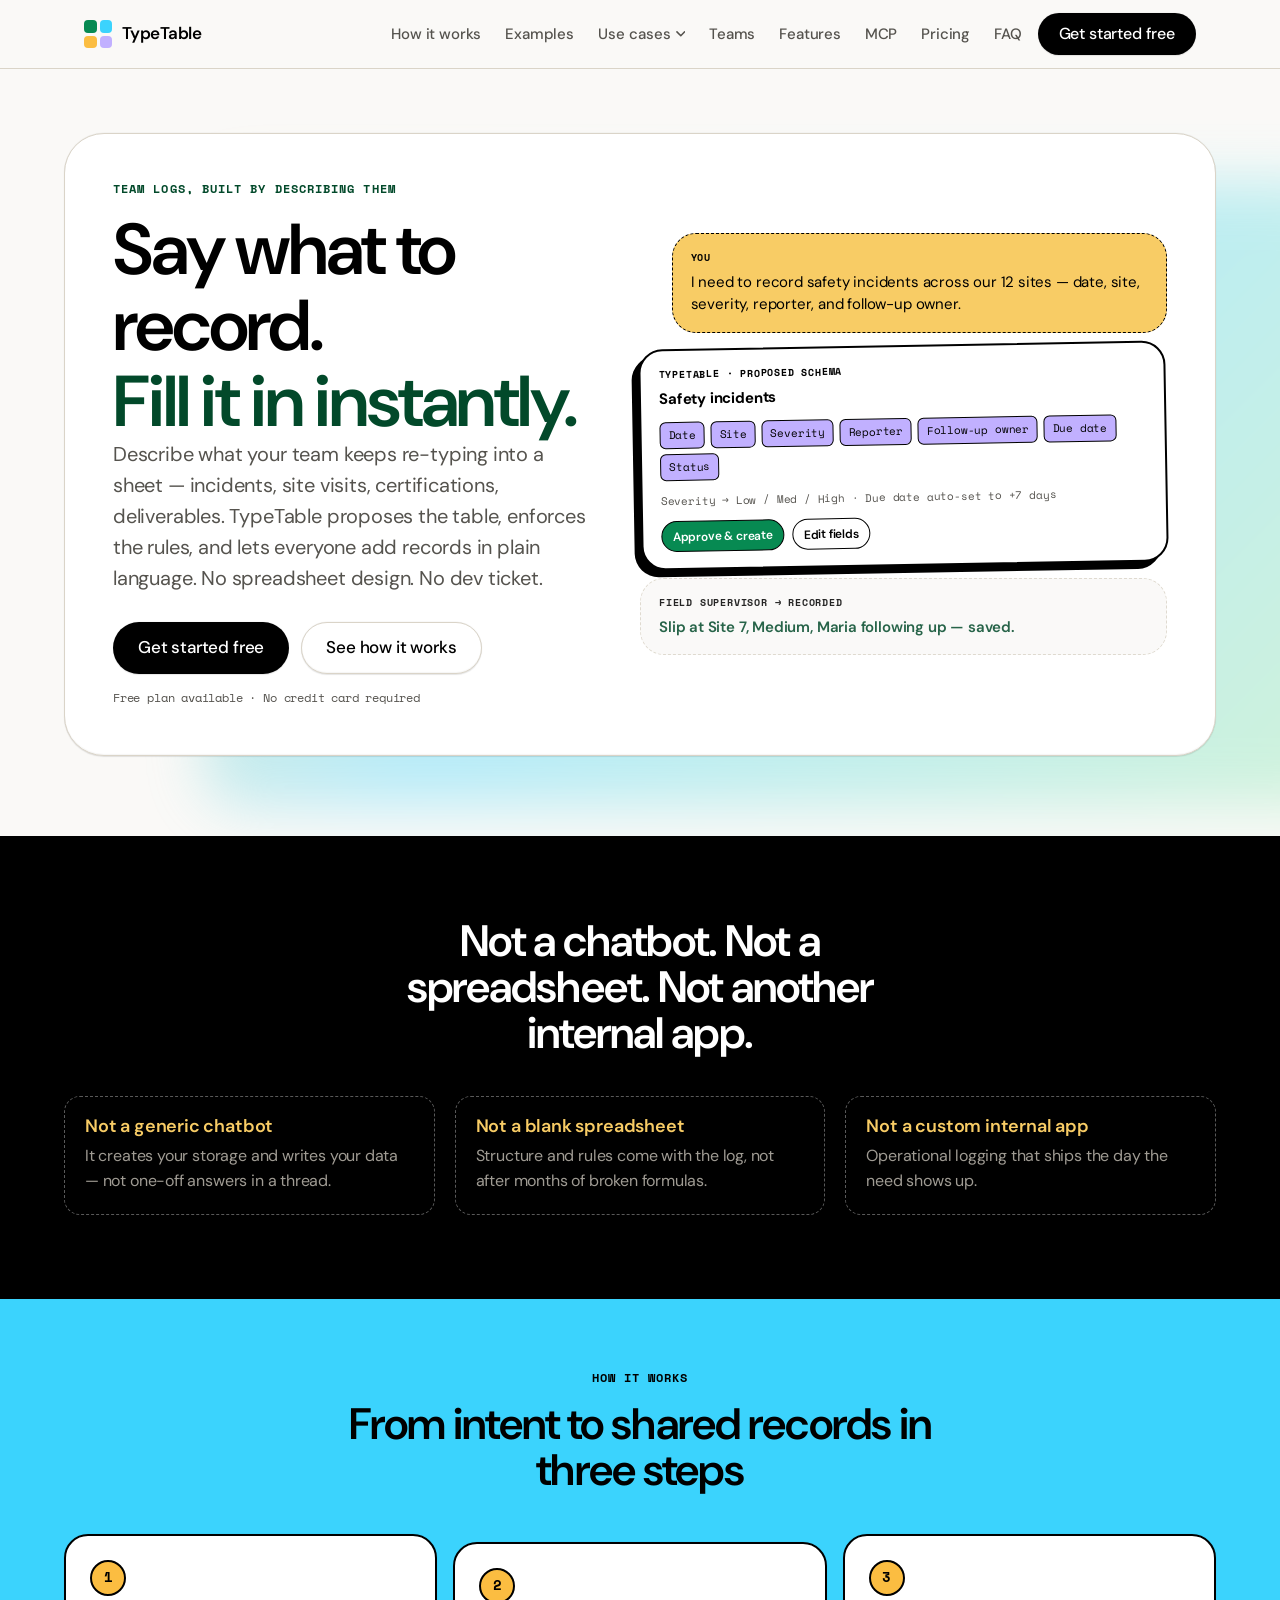
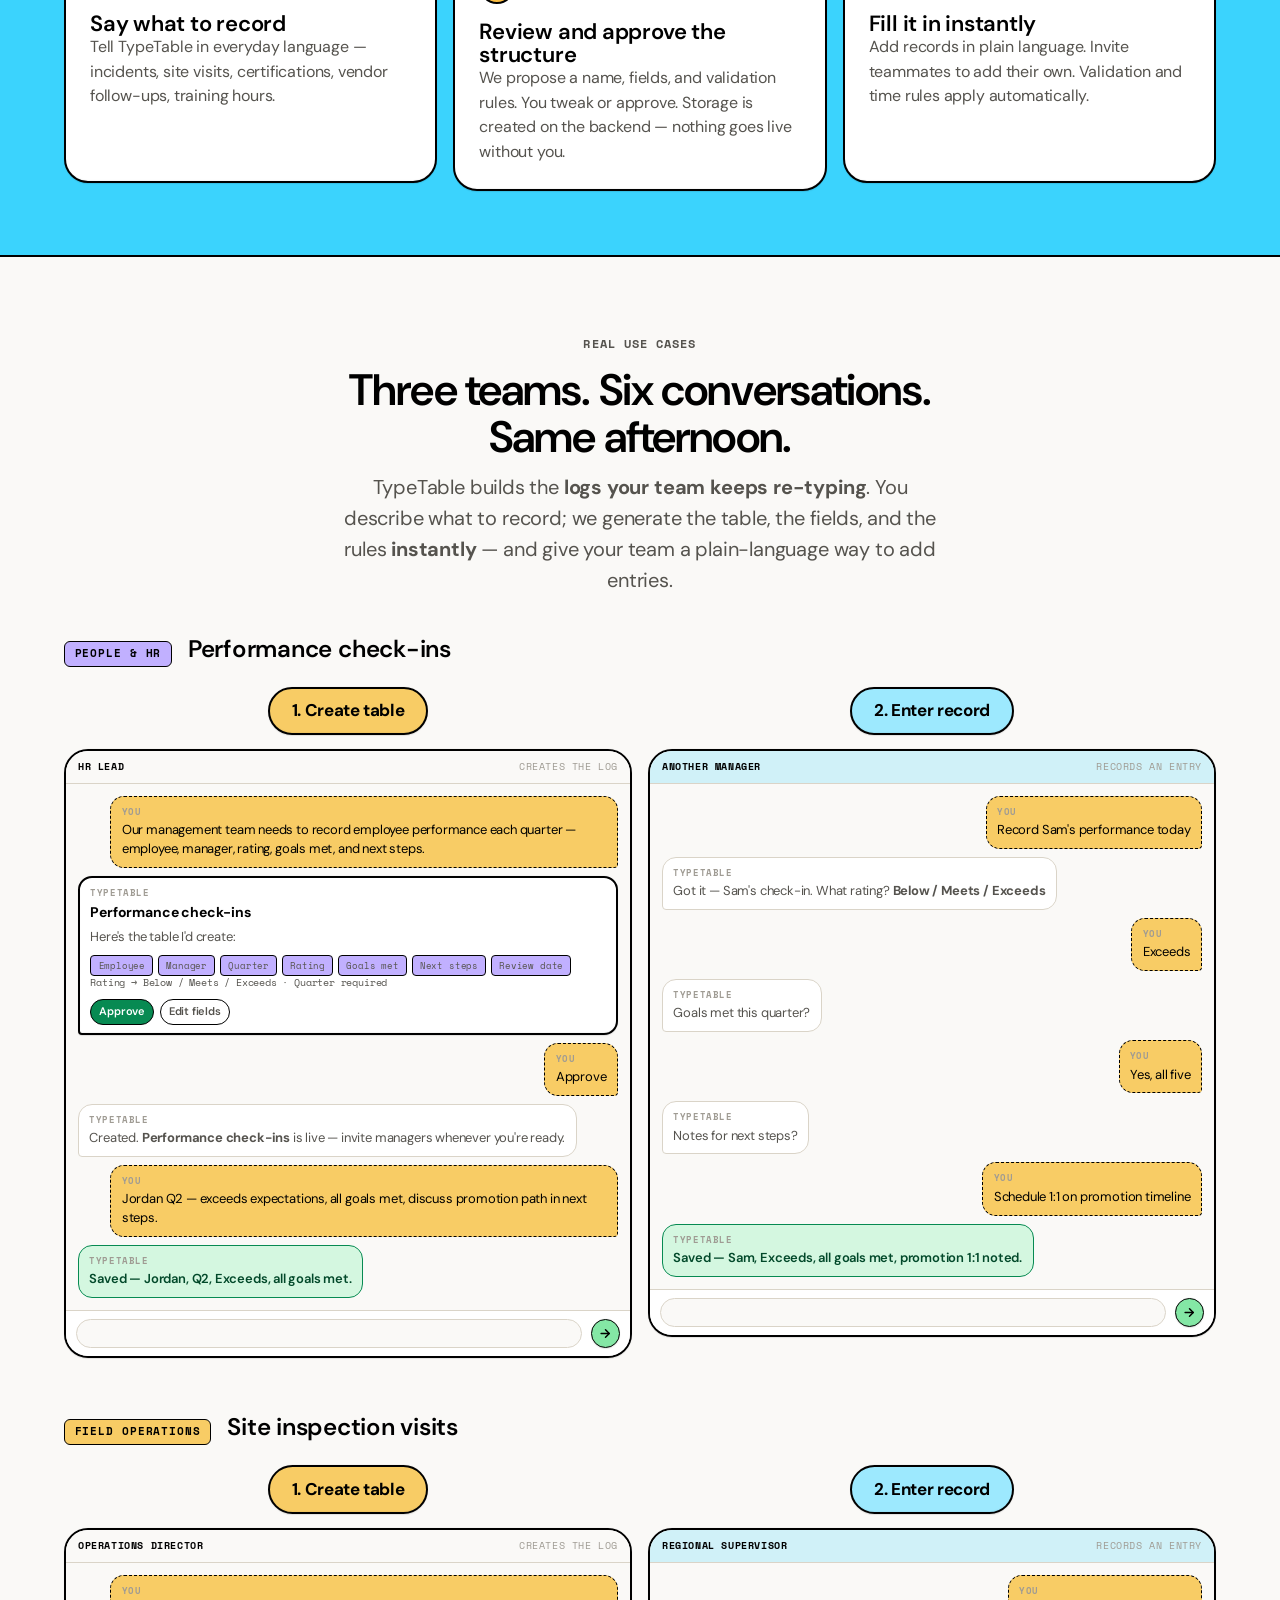
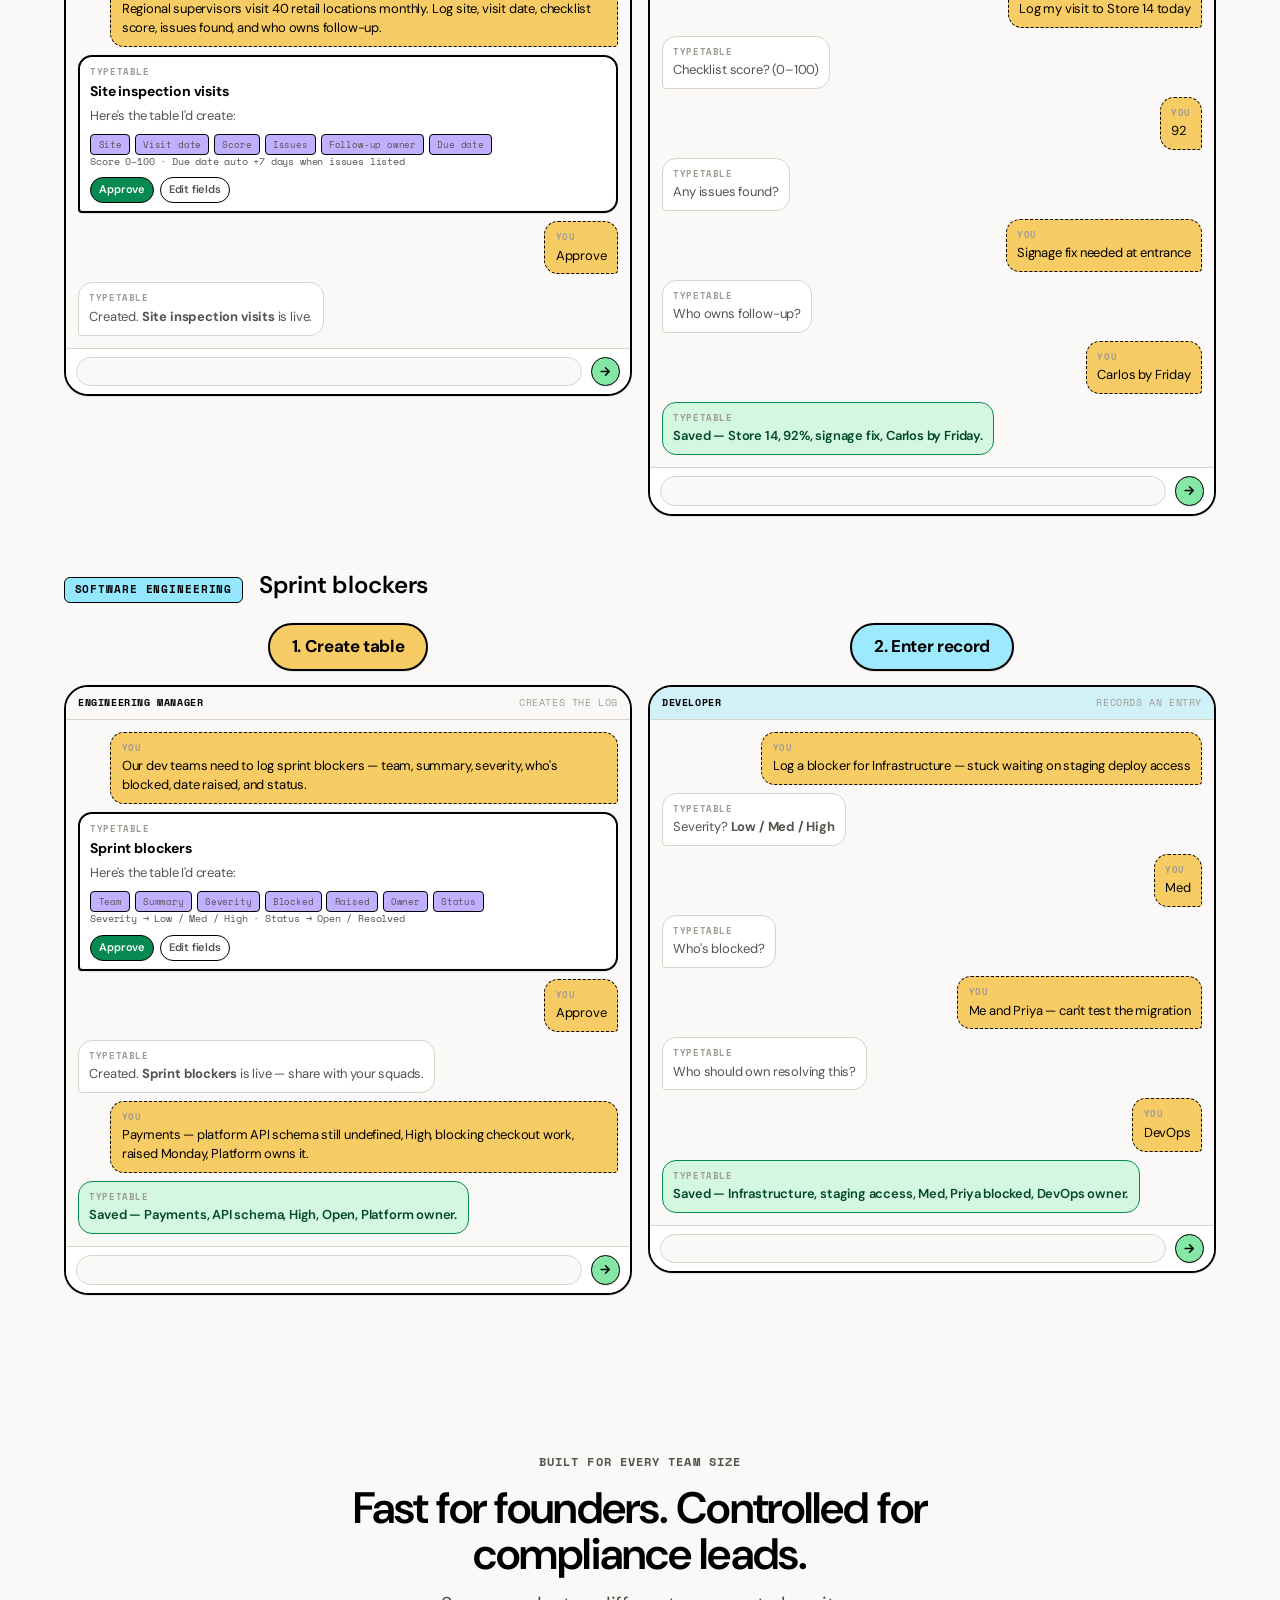
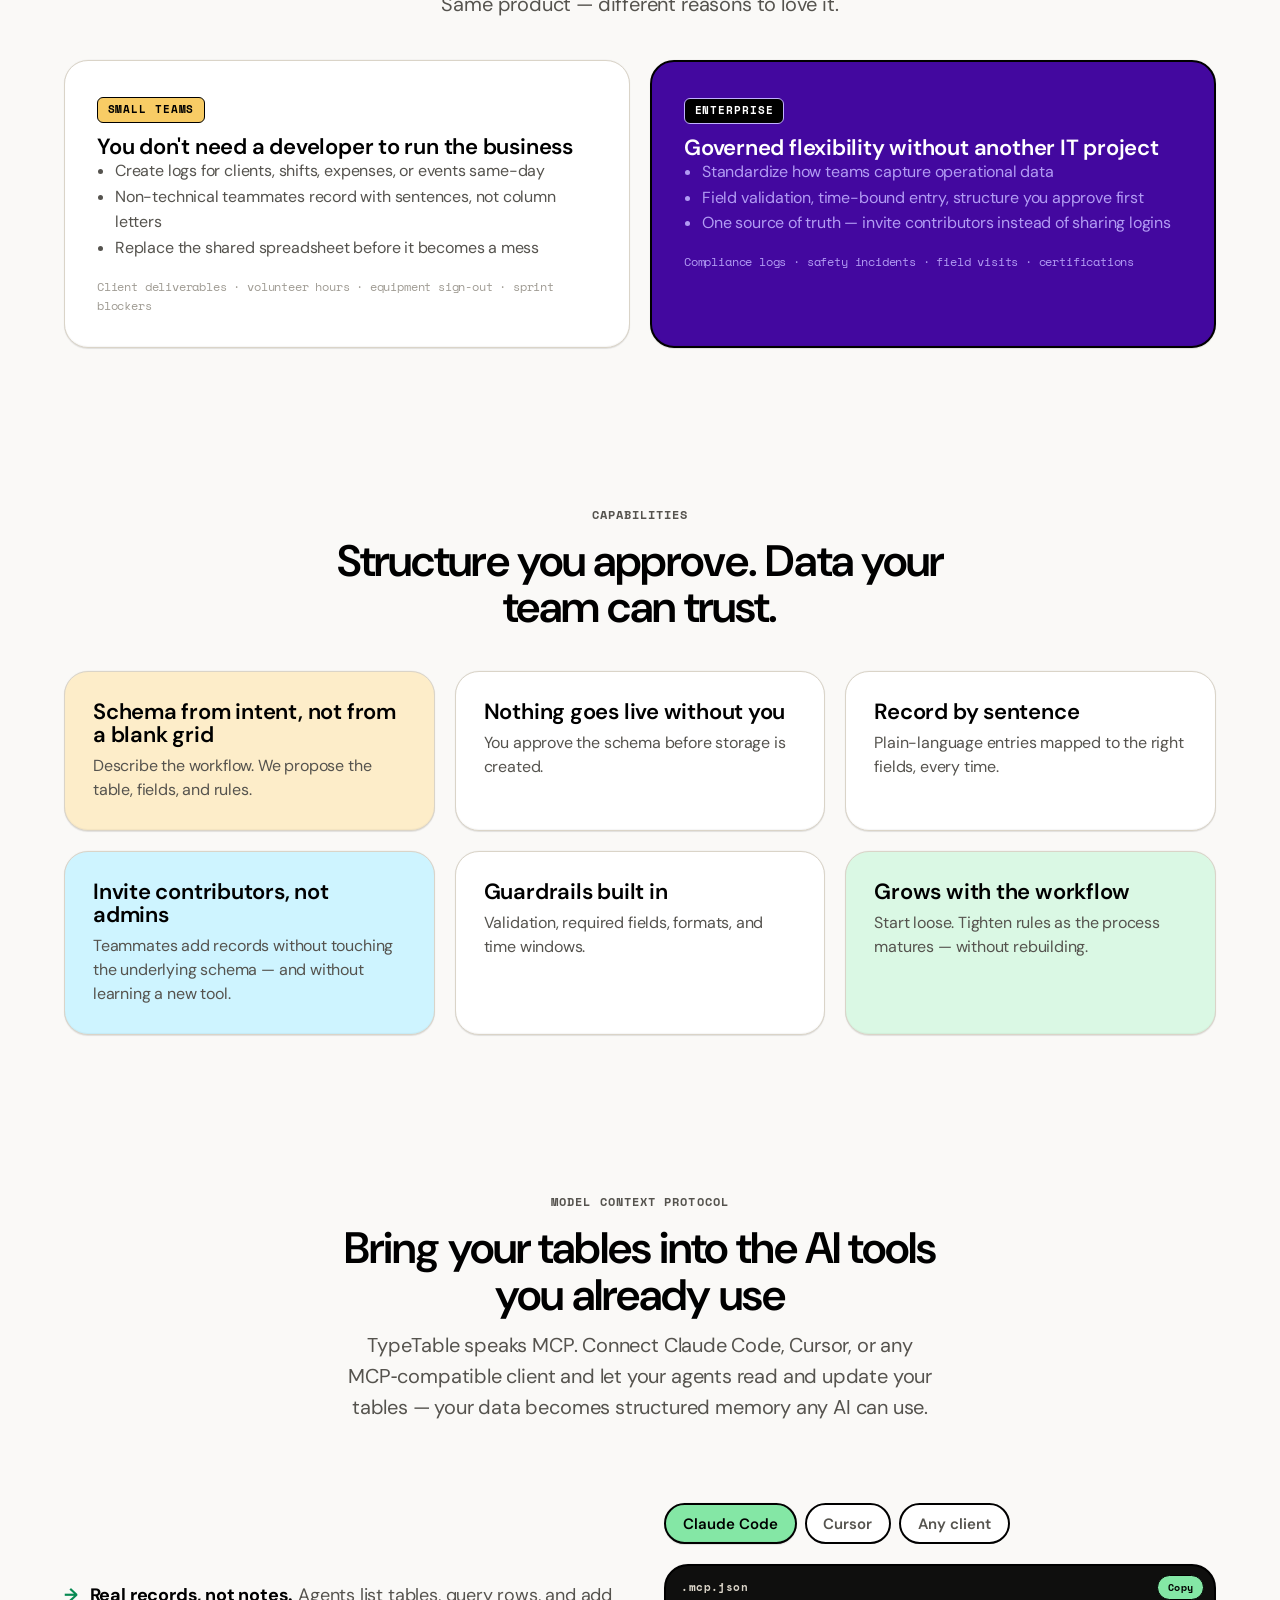
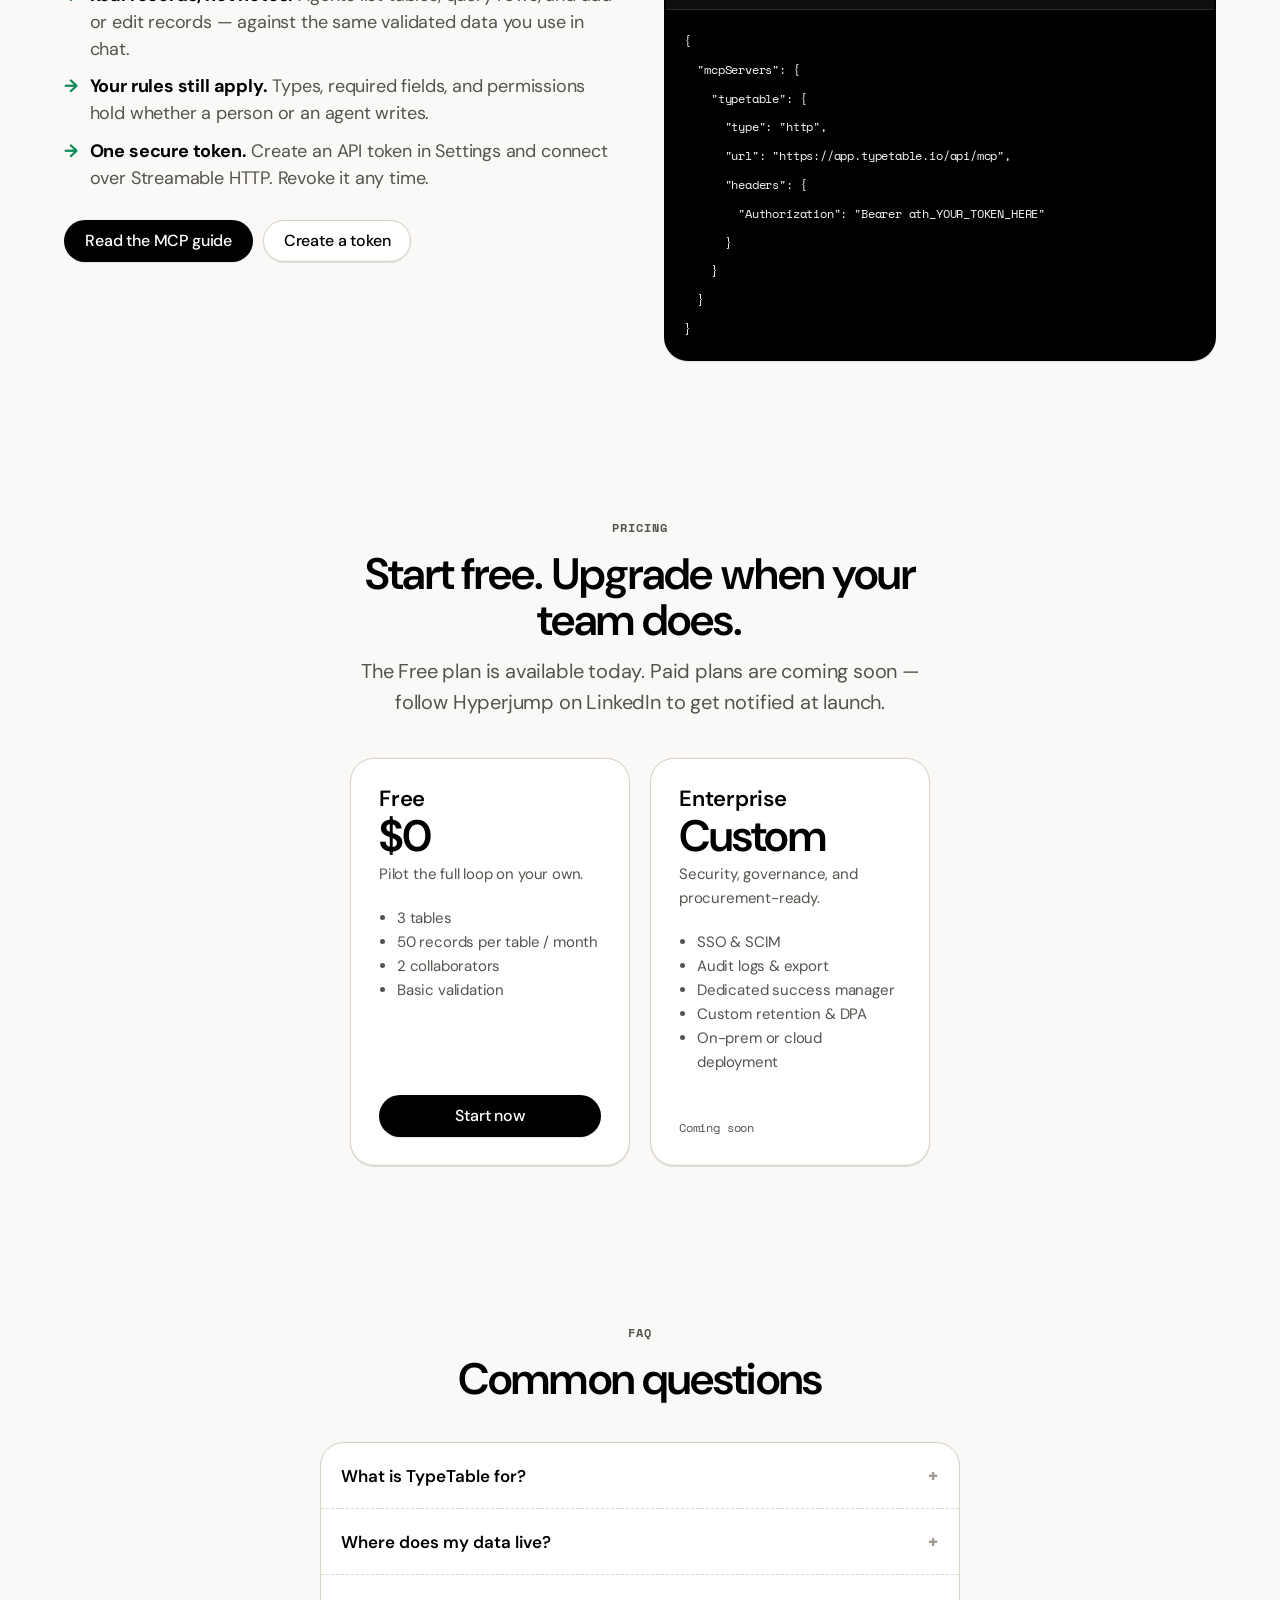
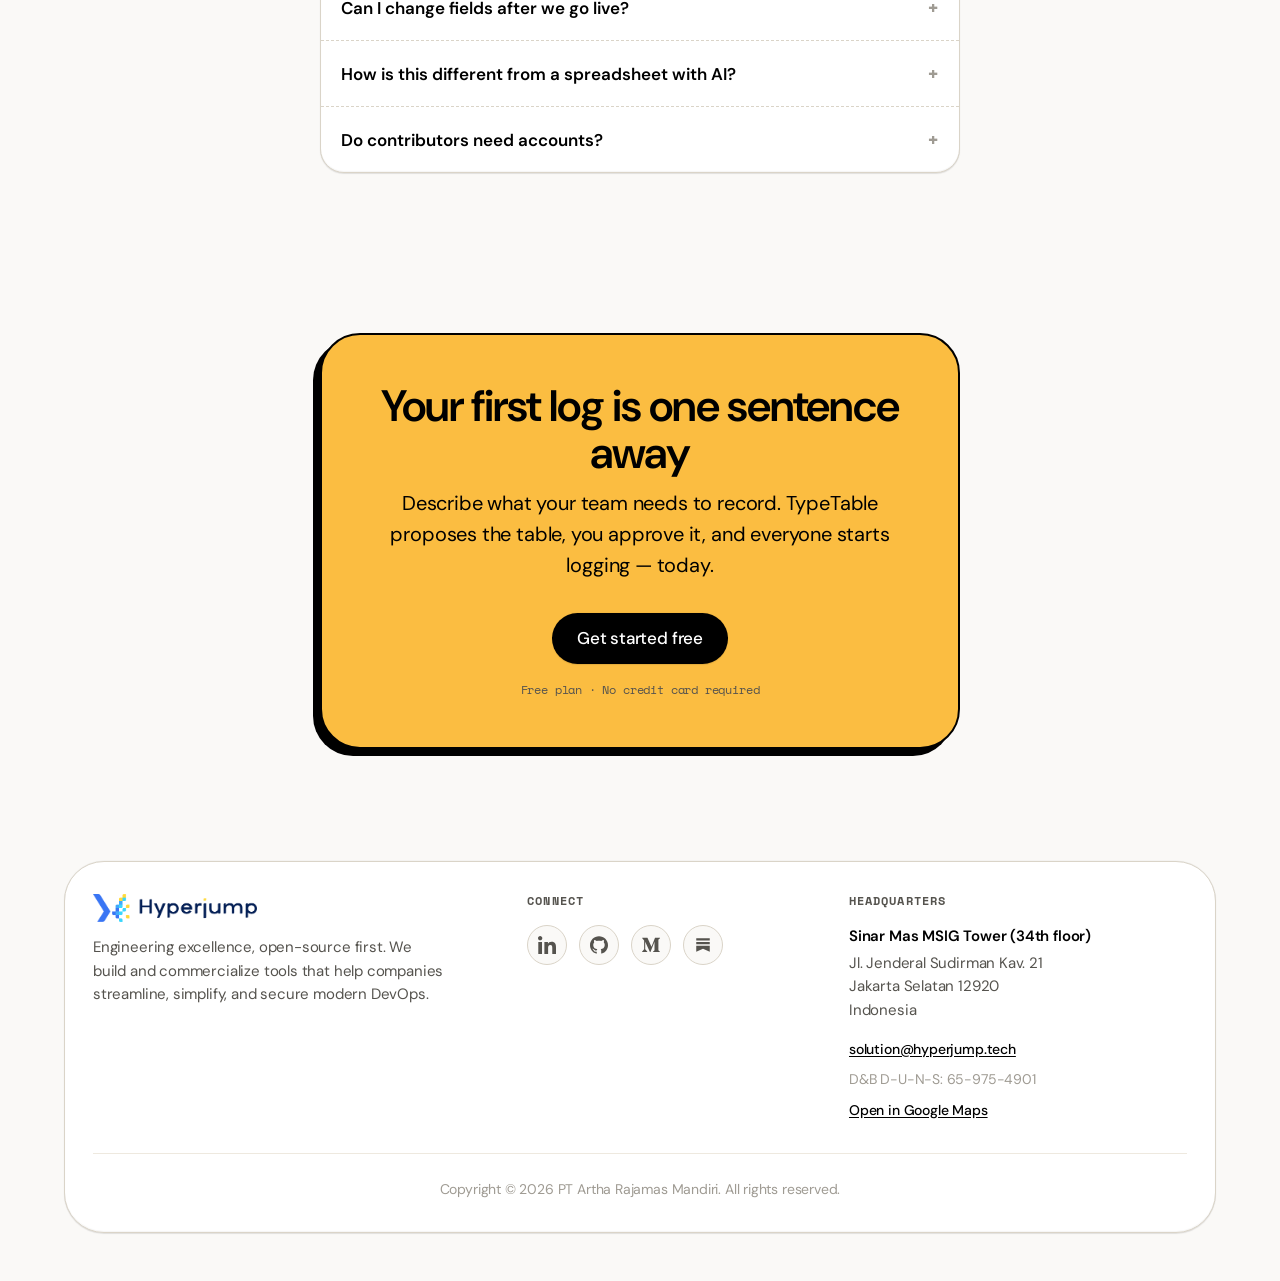
==== src/index.html @ 30b58d75 "Add client switcher to MCP config (Claude Code, Cursor, more) Replace the stacked config blocks with" ====
<!doctype html>
<html lang="en">
  <head>
    <meta charset="UTF-8" />
    <meta name="viewport" content="width=device-width, initial-scale=1.0" />
    <title>TypeTable — Say what to record. Fill it in instantly.</title>
    <meta
      name="description"
      content="Describe what your team needs to log. TypeTable builds the table, enforces the rules, and lets everyone add records in plain language. No spreadsheet design. No dev ticket."
    />
    <link rel="preconnect" href="https://fonts.googleapis.com" />
    <link rel="preconnect" href="https://fonts.gstatic.com" crossorigin />
    <link
      href="https://fonts.googleapis.com/css2?family=DM+Sans:ital,opsz,wght@0,9..40,400;0,9..40,500;0,9..40,600;0,9..40,700;1,9..40,400&family=Space+Mono:ital,wght@0,400;0,700;1,400&display=swap"
      rel="stylesheet"
    />
    <link rel="stylesheet" href="styles.css" />
  </head>
  <body>
    <a class="skip-link" href="#main">Skip to content</a>

    <header class="site-header" data-header>
      <div class="header-inner">
        <a href="#" class="logo" aria-label="TypeTable home">
          <span class="logo-mark" aria-hidden="true">
            <span></span><span></span><span></span><span></span>
          </span>
          TypeTable
        </a>
        <nav class="nav" aria-label="Primary">
          <a href="#how">How it works</a>
          <a href="#examples">Examples</a>
          <div class="nav-dropdown" data-dropdown>
            <button
              type="button"
              class="nav-dropdown-toggle"
              aria-expanded="false"
              aria-haspopup="true"
              data-dropdown-toggle
            >
              Use cases
              <svg class="nav-caret" viewBox="0 0 10 6" aria-hidden="true">
                <path
                  d="M1 1l4 4 4-4"
                  fill="none"
                  stroke="currentColor"
                  stroke-width="1.6"
                  stroke-linecap="round"
                  stroke-linejoin="round"
                />
              </svg>
            </button>
            <div class="nav-dropdown-menu" data-dropdown-menu>
              <a href="use-cases/deal-pipeline.html"
                >Deal pipeline<span>Sales</span></a
              >
              <a href="use-cases/customer-feedback.html"
                >Customer feedback<span>Product</span></a
              >
              <a href="use-cases/expense-log.html"
                >Expenses &amp; reimbursements<span>Finance</span></a
              >
              <a href="use-cases/interview-scorecards.html"
                >Interview notes<span>Hiring</span></a
              >
              <a href="use-cases/campaign-tracker.html"
                >Content calendar<span>Marketing</span></a
              >
              <a href="use-cases/inventory-tracker.html"
                >Inventory<span>Operations</span></a
              >
            </div>
          </div>
          <a href="#teams">Teams</a>
          <a href="#features">Features</a>
          <a href="mcp.html">MCP</a>
          <a href="#pricing">Pricing</a>
          <a href="#faq">FAQ</a>
        </nav>
        <div class="header-cta">
          <a
            href="https://app.typetable.io"
            class="btn btn-primary"
            target="_blank"
            rel="noopener noreferrer"
            >Get started free</a
          >
        </div>
        <button
          type="button"
          class="menu-toggle"
          aria-expanded="false"
          aria-controls="mobile-nav"
          data-menu-toggle
        >
          <span class="sr-only">Menu</span>
          <span class="menu-bar"></span>
          <span class="menu-bar"></span>
        </button>
      </div>
      <nav id="mobile-nav" class="mobile-nav" hidden data-mobile-nav>
        <a href="#how">How it works</a>
        <a href="#examples">Examples</a>
        <span class="mobile-nav-label">Use cases</span>
        <a class="mobile-nav-sub" href="use-cases/deal-pipeline.html"
          >Deal pipeline</a
        >
        <a class="mobile-nav-sub" href="use-cases/customer-feedback.html"
          >Customer feedback</a
        >
        <a class="mobile-nav-sub" href="use-cases/expense-log.html"
          >Expenses &amp; reimbursements</a
        >
        <a class="mobile-nav-sub" href="use-cases/interview-scorecards.html"
          >Interview notes</a
        >
        <a class="mobile-nav-sub" href="use-cases/campaign-tracker.html"
          >Content calendar</a
        >
        <a class="mobile-nav-sub" href="use-cases/inventory-tracker.html"
          >Inventory</a
        >
        <a href="#teams">Teams</a>
        <a href="#features">Features</a>
        <a href="mcp.html">MCP</a>
        <a href="#pricing">Pricing</a>
        <a href="#faq">FAQ</a>
        <a
          href="https://app.typetable.io"
          class="btn btn-primary"
          target="_blank"
          rel="noopener noreferrer"
          >Get started free</a
        >
      </nav>
    </header>

    <main id="main">
      <section class="hero">
        <div class="hero-shell">
          <div class="hero-grid">
            <div class="hero-copy">
              <p class="label">Team logs, built by describing them</p>
              <h1>
                Say what to record.
                <span class="highlight">Fill it in instantly.</span>
              </h1>
              <p class="lead">
                Describe what your team keeps re-typing into a sheet —
                incidents, site visits, certifications, deliverables. TypeTable
                proposes the table, enforces the rules, and lets everyone add
                records in plain language. No spreadsheet design. No dev ticket.
              </p>
              <div class="hero-actions">
                <a
                  href="https://app.typetable.io"
                  class="btn btn-primary btn-lg"
                  target="_blank"
                  rel="noopener noreferrer"
                  >Get started free</a
                >
                <a href="#how" class="btn btn-secondary btn-lg"
                  >See how it works</a
                >
              </div>
              <p class="hero-note">
                Free plan available · No credit card required
              </p>
            </div>

            <div class="product-demo" aria-label="Product example">
              <div class="demo-stack">
                <article class="demo-card demo-card--user">
                  <span class="demo-who">You</span>
                  <p>
                    I need to record safety incidents across our 12 sites —
                    date, site, severity, reporter, and follow-up owner.
                  </p>
                </article>
                <article class="demo-card demo-card--schema">
                  <span class="demo-who">TypeTable · proposed schema</span>
                  <p><strong>Safety incidents</strong></p>
                  <ul class="field-pills">
                    <li>Date</li>
                    <li>Site</li>
                    <li>Severity</li>
                    <li>Reporter</li>
                    <li>Follow-up owner</li>
                    <li>Due date</li>
                    <li>Status</li>
                  </ul>
                  <p class="demo-rule">
                    Severity → Low / Med / High · Due date auto-set to +7 days
                  </p>
                  <div class="demo-row">
                    <span class="chip chip--fill">Approve & create</span>
                    <span class="chip">Edit fields</span>
                  </div>
                </article>
                <article class="demo-card demo-card--log">
                  <span class="demo-who">Field supervisor → recorded</span>
                  <p class="success">
                    Slip at Site 7, Medium, Maria following up — saved.
                  </p>
                </article>
              </div>
            </div>
          </div>
        </div>
      </section>

      <section class="section compare" aria-label="Positioning">
        <div class="wrap">
          <h2>Not a chatbot. Not a spreadsheet. Not another internal app.</h2>
          <div class="compare-grid">
            <div class="compare-item">
              <h3>Not a generic chatbot</h3>
              <p>
                It creates your storage and writes your data — not one-off
                answers in a thread.
              </p>
            </div>
            <div class="compare-item">
              <h3>Not a blank spreadsheet</h3>
              <p>
                Structure and rules come with the log, not after months of
                broken formulas.
              </p>
            </div>
            <div class="compare-item">
              <h3>Not a custom internal app</h3>
              <p>Operational logging that ships the day the need shows up.</p>
            </div>
          </div>
        </div>
      </section>

      <section id="how" class="how-band">
        <div class="section-head wrap">
          <p class="label">How it works</p>
          <h2>From intent to shared records in three steps</h2>
        </div>
        <ol class="steps wrap">
          <li class="step">
            <span class="step-num" aria-hidden="true">1</span>
            <h3>Say what to record</h3>
            <p>
              Tell TypeTable in everyday language — incidents, site visits,
              certifications, vendor follow-ups, training hours.
            </p>
          </li>
          <li class="step">
            <span class="step-num" aria-hidden="true">2</span>
            <h3>Review and approve the structure</h3>
            <p>
              We propose a name, fields, and validation rules. You tweak or
              approve. Storage is created on the backend — nothing goes live
              without you.
            </p>
          </li>
          <li class="step">
            <span class="step-num" aria-hidden="true">3</span>
            <h3>Fill it in instantly</h3>
            <p>
              Add records in plain language. Invite teammates to add their own.
              Validation and time rules apply automatically.
            </p>
          </li>
        </ol>
      </section>

      <section id="examples" class="section">
        <div class="section-head wrap">
          <p class="label">Real use cases</p>
          <h2>Three teams. Six conversations. Same afternoon.</h2>
          <p class="lead">
            TypeTable builds the
            <strong>logs your team keeps re-typing</strong>. You describe what
            to record; we generate the table, the fields, and the rules
            <strong>instantly</strong> — and give your team a plain-language way
            to add entries.
          </p>
        </div>
        <div class="use-cases-stack wrap">
          <article class="use-case-block">
            <div class="use-case-head">
              <span class="use-case-tag">People &amp; HR</span>
              <h3>Performance check-ins</h3>
            </div>
            <div class="use-case-chats">
              <div class="use-case-chat-col">
                <span class="use-case-flow-badge use-case-flow-badge--create"
                  >1. Create table</span
                >
                <div
                  class="chat chat--creator"
                  aria-label="Creator chat: performance check-ins"
                >
                  <div class="chat-bar">
                    <strong>HR lead</strong>
                    <span>Creates the log</span>
                  </div>
                  <div class="chat-thread">
                    <div class="chat-msg chat-msg--user">
                      <span class="chat-msg-label">You</span>
                      <p>
                        Our management team needs to record employee performance
                        each quarter — employee, manager, rating, goals met, and
                        next steps.
                      </p>
                    </div>
                    <div class="chat-msg chat-msg--bot chat-msg--schema">
                      <span class="chat-msg-label">TypeTable</span>
                      <strong>Performance check-ins</strong>
                      <p>Here's the table I'd create:</p>
                      <ul class="chat-pills">
                        <li>Employee</li>
                        <li>Manager</li>
                        <li>Quarter</li>
                        <li>Rating</li>
                        <li>Goals met</li>
                        <li>Next steps</li>
                        <li>Review date</li>
                      </ul>
                      <p class="chat-rule">
                        Rating → Below / Meets / Exceeds · Quarter required
                      </p>
                      <div class="chat-actions">
                        <span class="chat-chip chat-chip--primary"
                          >Approve</span
                        >
                        <span class="chat-chip">Edit fields</span>
                      </div>
                    </div>
                    <div class="chat-msg chat-msg--user">
                      <span class="chat-msg-label">You</span>
                      <p>Approve</p>
                    </div>
                    <div class="chat-msg chat-msg--bot">
                      <span class="chat-msg-label">TypeTable</span>
                      <p>
                        Created. <strong>Performance check-ins</strong> is live
                        — invite managers whenever you're ready.
                      </p>
                    </div>
                    <div class="chat-msg chat-msg--user">
                      <span class="chat-msg-label">You</span>
                      <p>
                        Jordan Q2 — exceeds expectations, all goals met, discuss
                        promotion path in next steps.
                      </p>
                    </div>
                    <div class="chat-msg chat-msg--success">
                      <span class="chat-msg-label">TypeTable</span>
                      <p>Saved — Jordan, Q2, Exceeds, all goals met.</p>
                    </div>
                  </div>
                  <div class="chat-input-fake" aria-hidden="true"></div>
                </div>
              </div>
              <div class="use-case-chat-col">
                <span class="use-case-flow-badge use-case-flow-badge--record"
                  >2. Enter record</span
                >
                <div
                  class="chat chat--contributor"
                  aria-label="Contributor chat: performance check-ins"
                >
                  <div class="chat-bar">
                    <strong>Another manager</strong>
                    <span>Records an entry</span>
                  </div>
                  <div class="chat-thread">
                    <div class="chat-msg chat-msg--user">
                      <span class="chat-msg-label">You</span>
                      <p>Record Sam's performance today</p>
                    </div>
                    <div class="chat-msg chat-msg--bot">
                      <span class="chat-msg-label">TypeTable</span>
                      <p>
                        Got it — Sam's check-in. What rating?
                        <strong>Below / Meets / Exceeds</strong>
                      </p>
                    </div>
                    <div class="chat-msg chat-msg--user">
                      <span class="chat-msg-label">You</span>
                      <p>Exceeds</p>
                    </div>
                    <div class="chat-msg chat-msg--bot">
                      <span class="chat-msg-label">TypeTable</span>
                      <p>Goals met this quarter?</p>
                    </div>
                    <div class="chat-msg chat-msg--user">
                      <span class="chat-msg-label">You</span>
                      <p>Yes, all five</p>
                    </div>
                    <div class="chat-msg chat-msg--bot">
                      <span class="chat-msg-label">TypeTable</span>
                      <p>Notes for next steps?</p>
                    </div>
                    <div class="chat-msg chat-msg--user">
                      <span class="chat-msg-label">You</span>
                      <p>Schedule 1:1 on promotion timeline</p>
                    </div>
                    <div class="chat-msg chat-msg--success">
                      <span class="chat-msg-label">TypeTable</span>
                      <p>
                        Saved — Sam, Exceeds, all goals met, promotion 1:1
                        noted.
                      </p>
                    </div>
                  </div>
                  <div class="chat-input-fake" aria-hidden="true"></div>
                </div>
              </div>
            </div>
          </article>
          <article class="use-case-block">
            <div class="use-case-head">
              <span class="use-case-tag">Field operations</span>
              <h3>Site inspection visits</h3>
            </div>
            <div class="use-case-chats">
              <div class="use-case-chat-col">
                <span class="use-case-flow-badge use-case-flow-badge--create"
                  >1. Create table</span
                >
                <div
                  class="chat chat--creator"
                  aria-label="Creator chat: site inspections"
                >
                  <div class="chat-bar">
                    <strong>Operations director</strong>
                    <span>Creates the log</span>
                  </div>
                  <div class="chat-thread">
                    <div class="chat-msg chat-msg--user">
                      <span class="chat-msg-label">You</span>
                      <p>
                        Regional supervisors visit 40 retail locations monthly.
                        Log site, visit date, checklist score, issues found, and
                        who owns follow-up.
                      </p>
                    </div>
                    <div class="chat-msg chat-msg--bot chat-msg--schema">
                      <span class="chat-msg-label">TypeTable</span>
                      <strong>Site inspection visits</strong>
                      <p>Here's the table I'd create:</p>
                      <ul class="chat-pills">
                        <li>Site</li>
                        <li>Visit date</li>
                        <li>Score</li>
                        <li>Issues</li>
                        <li>Follow-up owner</li>
                        <li>Due date</li>
                      </ul>
                      <p class="chat-rule">
                        Score 0–100 · Due date auto +7 days when issues listed
                      </p>
                      <div class="chat-actions">
                        <span class="chat-chip chat-chip--primary"
                          >Approve</span
                        >
                        <span class="chat-chip">Edit fields</span>
                      </div>
                    </div>
                    <div class="chat-msg chat-msg--user">
                      <span class="chat-msg-label">You</span>
                      <p>Approve</p>
                    </div>
                    <div class="chat-msg chat-msg--bot">
                      <span class="chat-msg-label">TypeTable</span>
                      <p>
                        Created. <strong>Site inspection visits</strong> is
                        live.
                      </p>
                    </div>
                  </div>
                  <div class="chat-input-fake" aria-hidden="true"></div>
                </div>
              </div>
              <div class="use-case-chat-col">
                <span class="use-case-flow-badge use-case-flow-badge--record"
                  >2. Enter record</span
                >
                <div
                  class="chat chat--contributor"
                  aria-label="Contributor chat: site inspections"
                >
                  <div class="chat-bar">
                    <strong>Regional supervisor</strong>
                    <span>Records an entry</span>
                  </div>
                  <div class="chat-thread">
                    <div class="chat-msg chat-msg--user">
                      <span class="chat-msg-label">You</span>
                      <p>Log my visit to Store 14 today</p>
                    </div>
                    <div class="chat-msg chat-msg--bot">
                      <span class="chat-msg-label">TypeTable</span>
                      <p>Checklist score? (0–100)</p>
                    </div>
                    <div class="chat-msg chat-msg--user">
                      <span class="chat-msg-label">You</span>
                      <p>92</p>
                    </div>
                    <div class="chat-msg chat-msg--bot">
                      <span class="chat-msg-label">TypeTable</span>
                      <p>Any issues found?</p>
                    </div>
                    <div class="chat-msg chat-msg--user">
                      <span class="chat-msg-label">You</span>
                      <p>Signage fix needed at entrance</p>
                    </div>
                    <div class="chat-msg chat-msg--bot">
                      <span class="chat-msg-label">TypeTable</span>
                      <p>Who owns follow-up?</p>
                    </div>
                    <div class="chat-msg chat-msg--user">
                      <span class="chat-msg-label">You</span>
                      <p>Carlos by Friday</p>
                    </div>
                    <div class="chat-msg chat-msg--success">
                      <span class="chat-msg-label">TypeTable</span>
                      <p>
                        Saved — Store 14, 92%, signage fix, Carlos by Friday.
                      </p>
                    </div>
                  </div>
                  <div class="chat-input-fake" aria-hidden="true"></div>
                </div>
              </div>
            </div>
          </article>

          <article class="use-case-block">
            <div class="use-case-head">
              <span class="use-case-tag">Software engineering</span>
              <h3>Sprint blockers</h3>
            </div>
            <div class="use-case-chats">
              <div class="use-case-chat-col">
                <span class="use-case-flow-badge use-case-flow-badge--create"
                  >1. Create table</span
                >
                <div
                  class="chat chat--creator"
                  aria-label="Creator chat: sprint blockers"
                >
                  <div class="chat-bar">
                    <strong>Engineering manager</strong>
                    <span>Creates the log</span>
                  </div>
                  <div class="chat-thread">
                    <div class="chat-msg chat-msg--user">
                      <span class="chat-msg-label">You</span>
                      <p>
                        Our dev teams need to log sprint blockers — team,
                        summary, severity, who's blocked, date raised, and
                        status.
                      </p>
                    </div>
                    <div class="chat-msg chat-msg--bot chat-msg--schema">
                      <span class="chat-msg-label">TypeTable</span>
                      <strong>Sprint blockers</strong>
                      <p>Here's the table I'd create:</p>
                      <ul class="chat-pills">
                        <li>Team</li>
                        <li>Summary</li>
                        <li>Severity</li>
                        <li>Blocked</li>
                        <li>Raised</li>
                        <li>Owner</li>
                        <li>Status</li>
                      </ul>
                      <p class="chat-rule">
                        Severity → Low / Med / High · Status → Open / Resolved
                      </p>
                      <div class="chat-actions">
                        <span class="chat-chip chat-chip--primary"
                          >Approve</span
                        >
                        <span class="chat-chip">Edit fields</span>
                      </div>
                    </div>
                    <div class="chat-msg chat-msg--user">
                      <span class="chat-msg-label">You</span>
                      <p>Approve</p>
                    </div>
                    <div class="chat-msg chat-msg--bot">
                      <span class="chat-msg-label">TypeTable</span>
                      <p>
                        Created. <strong>Sprint blockers</strong> is live —
                        share with your squads.
                      </p>
                    </div>
                    <div class="chat-msg chat-msg--user">
                      <span class="chat-msg-label">You</span>
                      <p>
                        Payments — platform API schema still undefined, High,
                        blocking checkout work, raised Monday, Platform owns it.
                      </p>
                    </div>
                    <div class="chat-msg chat-msg--success">
                      <span class="chat-msg-label">TypeTable</span>
                      <p>
                        Saved — Payments, API schema, High, Open, Platform
                        owner.
                      </p>
                    </div>
                  </div>
                  <div class="chat-input-fake" aria-hidden="true"></div>
                </div>
              </div>
              <div class="use-case-chat-col">
                <span class="use-case-flow-badge use-case-flow-badge--record"
                  >2. Enter record</span
                >
                <div
                  class="chat chat--contributor"
                  aria-label="Contributor chat: sprint blockers"
                >
                  <div class="chat-bar">
                    <strong>Developer</strong>
                    <span>Records an entry</span>
                  </div>
                  <div class="chat-thread">
                    <div class="chat-msg chat-msg--user">
                      <span class="chat-msg-label">You</span>
                      <p>
                        Log a blocker for Infrastructure — stuck waiting on
                        staging deploy access
                      </p>
                    </div>
                    <div class="chat-msg chat-msg--bot">
                      <span class="chat-msg-label">TypeTable</span>
                      <p>
                        Severity?
                        <strong>Low / Med / High</strong>
                      </p>
                    </div>
                    <div class="chat-msg chat-msg--user">
                      <span class="chat-msg-label">You</span>
                      <p>Med</p>
                    </div>
                    <div class="chat-msg chat-msg--bot">
                      <span class="chat-msg-label">TypeTable</span>
                      <p>Who's blocked?</p>
                    </div>
                    <div class="chat-msg chat-msg--user">
                      <span class="chat-msg-label">You</span>
                      <p>Me and Priya — can't test the migration</p>
                    </div>
                    <div class="chat-msg chat-msg--bot">
                      <span class="chat-msg-label">TypeTable</span>
                      <p>Who should own resolving this?</p>
                    </div>
                    <div class="chat-msg chat-msg--user">
                      <span class="chat-msg-label">You</span>
                      <p>DevOps</p>
                    </div>
                    <div class="chat-msg chat-msg--success">
                      <span class="chat-msg-label">TypeTable</span>
                      <p>
                        Saved — Infrastructure, staging access, Med, Priya
                        blocked, DevOps owner.
                      </p>
                    </div>
                  </div>
                  <div class="chat-input-fake" aria-hidden="true"></div>
                </div>
              </div>
            </div>
          </article>
        </div>
      </section>

      <section id="teams" class="section">
        <div class="section-head wrap">
          <p class="label">Built for every team size</p>
          <h2>Fast for founders. Controlled for compliance leads.</h2>
          <p class="lead">Same product — different reasons to love it.</p>
        </div>
        <div class="audience-grid wrap">
          <article class="audience-card">
            <span class="audience-tag">Small teams</span>
            <h3>You don't need a developer to run the business</h3>
            <ul>
              <li>
                Create logs for clients, shifts, expenses, or events same-day
              </li>
              <li>
                Non-technical teammates record with sentences, not column
                letters
              </li>
              <li>Replace the shared spreadsheet before it becomes a mess</li>
            </ul>
            <p class="audience-examples">
              Client deliverables · volunteer hours · equipment sign-out ·
              sprint blockers
            </p>
          </article>
          <article class="audience-card audience-card--enterprise">
            <span class="audience-tag">Enterprise</span>
            <h3>Governed flexibility without another IT project</h3>
            <ul class="audience-list">
              <li>Standardize how teams capture operational data</li>
              <li>
                Field validation, time-bound entry, structure you approve first
              </li>
              <li>
                One source of truth — invite contributors instead of sharing
                logins
              </li>
            </ul>
            <p class="audience-examples">
              Compliance logs · safety incidents · field visits · certifications
            </p>
          </article>
        </div>
      </section>

      <section id="features" class="section">
        <div class="section-head wrap">
          <p class="label">Capabilities</p>
          <h2>Structure you approve. Data your team can trust.</h2>
        </div>
        <div class="feature-bento wrap">
          <article class="feature">
            <h3>Schema from intent, not from a blank grid</h3>
            <p>
              Describe the workflow. We propose the table, fields, and rules.
            </p>
          </article>
          <article class="feature">
            <h3>Nothing goes live without you</h3>
            <p>You approve the schema before storage is created.</p>
          </article>
          <article class="feature">
            <h3>Record by sentence</h3>
            <p>
              Plain-language entries mapped to the right fields, every time.
            </p>
          </article>
          <article class="feature">
            <h3>Invite contributors, not admins</h3>
            <p>
              Teammates add records without touching the underlying schema — and
              without learning a new tool.
            </p>
          </article>
          <article class="feature">
            <h3>Guardrails built in</h3>
            <p>Validation, required fields, formats, and time windows.</p>
          </article>
          <article class="feature">
            <h3>Grows with the workflow</h3>
            <p>
              Start loose. Tighten rules as the process matures — without
              rebuilding.
            </p>
          </article>
        </div>
      </section>

      <section id="mcp" class="section">
        <div class="section-head wrap">
          <p class="label">Model Context Protocol</p>
          <h2>Bring your tables into the AI tools you already use</h2>
          <p class="lead">
            TypeTable speaks MCP. Connect Claude Code, Cursor, or any
            MCP&#8209;compatible client and let your agents read and update your
            tables — your data becomes structured memory any AI can use.
          </p>
        </div>
        <div class="mcp-split wrap">
          <div class="mcp-copy">
            <ul class="mcp-points">
              <li>
                <strong>Real records, not notes.</strong> Agents list tables,
                query rows, and add or edit records — against the same validated
                data you use in chat.
              </li>
              <li>
                <strong>Your rules still apply.</strong> Types, required fields,
                and permissions hold whether a person or an agent writes.
              </li>
              <li>
                <strong>One secure token.</strong> Create an API token in
                Settings and connect over Streamable HTTP. Revoke it any time.
              </li>
            </ul>
            <div class="mcp-actions">
              <a href="mcp.html" class="btn btn-primary">Read the MCP guide</a>
              <a
                href="https://app.typetable.io"
                class="btn btn-secondary"
                target="_blank"
                rel="noopener noreferrer"
                >Create a token</a
              >
            </div>
          </div>
          <div class="mcp-code">
            <div class="client-tabs" data-client-tabs>
              <div class="client-tablist" role="tablist" aria-label="Choose your client">
                <button
                  type="button"
                  class="client-tab is-active"
                  role="tab"
                  aria-selected="true"
                  data-client="claude-code"
                >
                  Claude Code
                </button>
                <button
                  type="button"
                  class="client-tab"
                  role="tab"
                  aria-selected="false"
                  data-client="cursor"
                >
                  Cursor
                </button>
                <button
                  type="button"
                  class="client-tab"
                  role="tab"
                  aria-selected="false"
                  data-client="any"
                >
                  Any client
                </button>
              </div>

              <div class="client-panel" data-client-panel="claude-code">
                <div class="code-block">
                  <div class="code-head">
                    <span class="code-file">.mcp.json</span>
                    <button type="button" class="code-copy" data-copy="#cfg-home-claude-code">
                      <span data-copy-label>Copy</span>
                    </button>
                  </div>
                  <pre><code id="cfg-home-claude-code">{
  "mcpServers": {
    "typetable": {
      "type": "http",
      "url": "https://app.typetable.io/api/mcp",
      "headers": {
        "Authorization": "Bearer ath_YOUR_TOKEN_HERE"
      }
    }
  }
}</code></pre>
                </div>
              </div>

              <div class="client-panel" data-client-panel="cursor" hidden>
                <div class="code-block">
                  <div class="code-head">
                    <span class="code-file">.cursor/mcp.json</span>
                    <button type="button" class="code-copy" data-copy="#cfg-home-cursor">
                      <span data-copy-label>Copy</span>
                    </button>
                  </div>
                  <pre><code id="cfg-home-cursor">{
  "mcpServers": {
    "typetable": {
      "url": "https://app.typetable.io/api/mcp",
      "headers": {
        "Authorization": "Bearer ath_YOUR_TOKEN_HERE"
      }
    }
  }
}</code></pre>
                </div>
              </div>

              <div class="client-panel" data-client-panel="any" hidden>
                <div class="mcp-facts">
                  <div class="mcp-fact">
                    <span class="mcp-fact-key">Endpoint</span>
                    <span class="mcp-fact-val">https://app.typetable.io/api/mcp</span>
                  </div>
                  <div class="mcp-fact">
                    <span class="mcp-fact-key">Transport</span>
                    <span class="mcp-fact-val">Streamable HTTP</span>
                  </div>
                  <div class="mcp-fact">
                    <span class="mcp-fact-key">Auth</span>
                    <span class="mcp-fact-val">Authorization: Bearer ath_…</span>
                  </div>
                </div>
              </div>
            </div>
          </div>
        </div>
      </section>

      <section id="pricing" class="section">
        <div class="section-head wrap">
          <p class="label">Pricing</p>
          <h2>Start free. Upgrade when your team does.</h2>
          <p class="lead">
            The Free plan is available today. Paid plans are coming soon —
            follow
            <a
              href="https://www.linkedin.com/company/hyperjump"
              target="_blank"
              rel="noopener noreferrer"
              >Hyperjump on LinkedIn</a
            >
            to get notified at launch.
          </p>
        </div>
        <div class="pricing-grid wrap">
          <article class="price-card">
            <h3>Free</h3>
            <p class="price"><span>$0</span></p>
            <p class="price-desc">Pilot the full loop on your own.</p>
            <ul>
              <li>3 tables</li>
              <li>50 records per table / month</li>
              <li>2 collaborators</li>
              <li>Basic validation</li>
            </ul>
            <a
              href="https://app.typetable.io"
              target="_blank"
              rel="noopener noreferrer"
              class="btn btn-primary"
              >Start now</a
            >
          </article>
          <!-- <article class="price-card price-card--featured">
            <span class="price-badge">Most popular</span>
            <h3>Team</h3>
            <p class="price">
              <span>$3</span><small>/ collaborator / mo</small>
            </p>
            <p class="price-desc">For teams that outgrow the shared sheet.</p>
            <ul class="price-list">
              <li>Unlimited tables</li>
              <li>10,000 records / month</li>
              <li>Unlimited collaborators</li>
              <li>Advanced validation & time rules</li>
              <li>Email support</li>
            </ul>
            <a href="#cta" class="btn btn-primary">Start free trial</a>
          </article> -->
          <article class="price-card">
            <h3>Enterprise</h3>
            <p class="price"><span>Custom</span></p>
            <p class="price-desc">
              Security, governance, and procurement-ready.
            </p>
            <ul>
              <li>SSO & SCIM</li>
              <li>Audit logs & export</li>
              <li>Dedicated success manager</li>
              <li>Custom retention & DPA</li>
              <li>On-prem or cloud deployment</li>
            </ul>
            <p class="price-coming-soon">Coming soon</p>
          </article>
        </div>
      </section>

      <section id="faq" class="section">
        <div class="section-head wrap">
          <p class="label">FAQ</p>
          <h2>Common questions</h2>
        </div>
        <div class="faq-list wrap" data-faq-list>
          <div class="faq-item">
            <button type="button" class="faq-trigger" aria-expanded="false">
              What is TypeTable for?
            </button>
            <div class="faq-panel" hidden>
              <div class="faq-panel-inner">
                <p>
                  TypeTable is for the structured records your team keeps
                  re-typing into spreadsheets — describe what you need to track,
                  and it builds the table, enforces the rules, and lets anyone
                  add records in plain language. Teams use it for
                  <a href="use-cases/deal-pipeline.html">deal pipelines</a>,
                  <a href="use-cases/customer-feedback.html">customer feedback</a>,
                  <a href="use-cases/expense-log.html">expense logs</a>,
                  <a href="use-cases/interview-scorecards.html"
                    >interview notes</a
                  >,
                  <a href="use-cases/campaign-tracker.html">content calendars</a>,
                  and
                  <a href="use-cases/inventory-tracker.html">inventory</a>.
                </p>
              </div>
            </div>
          </div>
          <div class="faq-item">
            <button type="button" class="faq-trigger" aria-expanded="false">
              Where does my data live?
            </button>
            <div class="faq-panel" hidden>
              <div class="faq-panel-inner">
                <p>
                  Each approved log gets dedicated storage on our backend. You
                  review the schema before anything is created. Enterprise plans
                  can discuss region and retention requirements with our team.
                </p>
              </div>
            </div>
          </div>
          <div class="faq-item">
            <button type="button" class="faq-trigger" aria-expanded="false">
              Can I change fields after we go live?
            </button>
            <div class="faq-panel" hidden>
              <div class="faq-panel-inner">
                <p>
                  Yes. Add, rename, or tighten validation in conversation.
                  Existing records keep their history; new rules apply to future
                  entries unless you choose to backfill.
                </p>
              </div>
            </div>
          </div>
          <div class="faq-item">
            <button type="button" class="faq-trigger" aria-expanded="false">
              How is this different from a spreadsheet with AI?
            </button>
            <div class="faq-panel" hidden>
              <div class="faq-panel-inner">
                <p>
                  Spreadsheets still need someone to design columns and police
                  formats. TypeTable proposes structure from your intent,
                  enforces rules on every entry, and gives contributors a single
                  plain-language interface.
                </p>
              </div>
            </div>
          </div>
          <div class="faq-item">
            <button type="button" class="faq-trigger" aria-expanded="false">
              Do contributors need accounts?
            </button>
            <div class="faq-panel" hidden>
              <div class="faq-panel-inner">
                <p>
                  Invite teammates by email. They add records in natural
                  language without touching the underlying schema. Workspace
                  owners control who can create logs vs. who can only add
                  records.
                </p>
              </div>
            </div>
          </div>
        </div>
      </section>

      <section id="cta" class="cta-band">
        <div class="cta-inner wrap">
          <h2>Your first log is one sentence away</h2>
          <p class="lead">
            Describe what your team needs to record. TypeTable proposes the
            table, you approve it, and everyone starts logging — today.
          </p>
          <a
            href="https://app.typetable.io"
            class="btn btn-primary btn-lg"
            target="_blank"
            rel="noopener noreferrer"
            >Get started free</a
          >
          <p class="cta-note">Free plan · No credit card required</p>
        </div>
      </section>
    </main>

    <footer class="site-footer">
      <div class="footer-shell wrap">
        <div class="footer-grid">
          <div class="footer-brand">
            <a
              href="https://hyperjump.tech/en"
              class="footer-logo"
              target="_blank"
              rel="noopener noreferrer"
            >
              <img
                src="images/hyperjump-logo.png"
                alt="Hyperjump"
                width="187"
                height="32"
              />
            </a>
            <p class="footer-tagline">
              Engineering excellence, open-source first. We build and
              commercialize tools that help companies streamline, simplify, and
              secure modern DevOps.
            </p>
          </div>

          <div class="footer-social">
            <p class="label">Connect</p>
            <nav class="footer-links" aria-label="Social media">
              <a
                href="https://www.linkedin.com/company/hyperjump"
                target="_blank"
                rel="noopener noreferrer"
                aria-label="LinkedIn"
              >
                <svg viewBox="0 0 16 16" fill="none" aria-hidden="true">
                  <path
                    d="M16 16V10.14C16 7.26 15.38 5.06 12.02 5.06C10.4 5.06 9.32 5.94 8.88 6.78H8.84V5.32H5.66V16H8.98V10.7C8.98 9.3 9.24 7.96 10.96 7.96C12.66 7.96 12.68 9.54 12.68 10.78V15.98H16V16ZM0.26 5.32H3.58V16H0.26V5.32ZM1.92 0C0.86 0 0 0.86 0 1.92C0 2.98 0.86 3.86 1.92 3.86C2.98 3.86 3.84 2.98 3.84 1.92C3.84 0.86 2.98 0 1.92 0Z"
                    fill="currentColor"
                  />
                </svg>
              </a>
              <a
                href="https://github.com/hyperjumptech"
                target="_blank"
                rel="noopener noreferrer"
                aria-label="GitHub"
              >
                <svg viewBox="0 0 20 20" fill="none" aria-hidden="true">
                  <path
                    d="M10 0.416504C4.475 0.416504 0 4.8165 0 10.2432C0 14.5857 2.865 18.2682 6.8375 19.5665C7.3375 19.659 7.52083 19.3548 7.52083 19.094C7.52083 18.8607 7.5125 18.2423 7.50833 17.4232C4.72667 18.0157 4.14 16.1048 4.14 16.1048C3.685 14.9707 3.0275 14.6673 3.0275 14.6673C2.12167 14.0582 3.0975 14.0707 3.0975 14.0707C4.10167 14.139 4.62917 15.0832 4.62917 15.0832C5.52083 16.5857 6.97 16.1515 7.54167 15.9007C7.63167 15.2648 7.88917 14.8323 8.175 14.5865C5.95417 14.3407 3.62 13.4957 3.62 9.73067C3.62 8.65817 4.0075 7.7815 4.64917 7.094C4.53667 6.84567 4.19917 5.8465 4.73667 4.49317C4.73667 4.49317 5.57417 4.22984 7.48667 5.50067C8.28667 5.28234 9.13667 5.174 9.98667 5.169C10.8367 5.174 11.6867 5.28234 12.4867 5.50067C14.3867 4.22984 15.2242 4.49317 15.2242 4.49317C15.7617 5.8465 15.4242 6.84567 15.3242 7.094C15.9617 7.7815 16.3492 8.65817 16.3492 9.73067C16.3492 13.5057 14.0117 14.3365 11.7867 14.5782C12.1367 14.8732 12.4617 15.4757 12.4617 16.3965C12.4617 17.7115 12.4492 18.7682 12.4492 19.0873C12.4492 19.3448 12.6242 19.6523 13.1367 19.554C17.1375 18.264 20 14.579 20 10.2432C20 4.8165 15.5225 0.416504 10 0.416504Z"
                    fill="currentColor"
                  />
                </svg>
              </a>
              <a
                href="https://medium.com/hyperjump-tech"
                target="_blank"
                rel="noopener noreferrer"
                aria-label="Medium"
              >
                <svg viewBox="0 0 16 16" fill="none" aria-hidden="true">
                  <path
                    d="M14.7233 3.15517L16 1.93384V1.6665H11.5773L8.42533 9.51184L4.83933 1.6665H0.202V1.93384L1.69333 3.72917C1.83867 3.86184 1.91467 4.05584 1.89533 4.25117V11.3065C1.94133 11.5605 1.85867 11.8218 1.68 12.0065L0 14.0425V14.3065H4.76333V14.0392L3.08333 12.0065C2.99341 11.9156 2.92574 11.8051 2.88561 11.6836C2.84548 11.5622 2.83397 11.4331 2.852 11.3065V5.20384L7.03333 14.3098H7.51933L11.1147 5.20384V12.4578C11.1147 12.6492 11.1147 12.6885 10.9893 12.8138L9.696 14.0652V14.3332H15.9707V14.0658L14.724 12.8452C14.67 12.8045 14.6282 12.7498 14.603 12.6871C14.5779 12.6243 14.5704 12.5559 14.5813 12.4892V3.51117C14.5702 3.44452 14.5775 3.37608 14.6025 3.31331C14.6276 3.25054 14.6694 3.19584 14.7233 3.15517Z"
                    fill="currentColor"
                  />
                </svg>
              </a>
              <a
                href="https://hyperjump.substack.com"
                target="_blank"
                rel="noopener noreferrer"
                aria-label="Substack"
              >
                <svg viewBox="0 0 24 24" fill="none" aria-hidden="true">
                  <path
                    d="M3 3h18v3H3V3zm0 5h18v3H3V8zm0 5h18v8l-9-4-9 4v-8z"
                    fill="currentColor"
                  />
                </svg>
              </a>
            </nav>
          </div>

          <div class="footer-contact">
            <p class="label">Headquarters</p>
            <address class="footer-address">
              <strong>Sinar Mas MSIG Tower (34th floor)</strong>
              Jl. Jenderal Sudirman Kav. 21<br />
              Jakarta Selatan 12920<br />
              Indonesia
            </address>
            <p class="footer-meta">
              <a href="mailto:solution@hyperjump.tech"
                >solution@hyperjump.tech</a
              >
            </p>
            <p class="footer-meta">D&amp;B D-U-N-S: 65-975-4901</p>
            <p class="footer-meta">
              <a
                href="https://maps.app.goo.gl/Dew762WwKLruRYGC9"
                target="_blank"
                rel="noopener noreferrer"
                >Open in Google Maps</a
              >
            </p>
          </div>
        </div>

        <div class="footer-bottom">
          <p>Copyright © 2026 PT Artha Rajamas Mandiri. All rights reserved.</p>
        </div>
      </div>
    </footer>

    <script src="main.js"></script>
  </body>
</html>
---- src/styles.css ----
:root {
  --cream: #faf9f7;
  --white: #ffffff;
  --black: #000000;
  --silver: #9f9b93;
  --charcoal: #55534e;
  --oat: #dad4c8;
  --oat-light: #eee9df;
  --matcha-300: #84e7a5;
  --matcha-600: #078a52;
  --matcha-800: #02492a;
  --slushie-500: #3bd3fd;
  --slushie-800: #0089ad;
  --lemon-400: #f8cc65;
  --lemon-500: #fbbd41;
  --ube-300: #c1b0ff;
  --ube-800: #43089f;
  --pomegranate: #fc7981;
  --font-display: "DM Sans", system-ui, sans-serif;
  --font-mono: "Space Mono", ui-monospace, Menlo, monospace;
  --shadow-clay:
    rgba(0, 0, 0, 0.1) 0px 1px 1px, rgba(0, 0, 0, 0.04) 0px -1px 1px inset,
    rgba(0, 0, 0, 0.05) 0px -0.5px 1px;
  --shadow-hard: rgb(0, 0, 0) -7px 7px;
  --max: 72rem;
  --radius-card: 24px;
  --radius-section: 40px;
  --radius-pill: 1584px;
}

*,
*::before,
*::after {
  box-sizing: border-box;
}

html {
  scroll-behavior: smooth;
}

body {
  margin: 0;
  font-family: var(--font-display);
  font-size: 1.125rem;
  font-weight: 400;
  line-height: 1.6;
  letter-spacing: -0.01em;
  color: var(--black);
  background: var(--cream);
  -webkit-font-smoothing: antialiased;
}

a {
  color: inherit;
  text-decoration: none;
}

.sr-only {
  position: absolute;
  width: 1px;
  height: 1px;
  padding: 0;
  margin: -1px;
  overflow: hidden;
  clip: rect(0, 0, 0, 0);
  white-space: nowrap;
  border: 0;
}

.skip-link {
  position: absolute;
  left: -9999px;
  top: 0;
  z-index: 100;
  padding: 0.75rem 1rem;
  background: var(--black);
  color: var(--white);
}

.skip-link:focus {
  left: 1rem;
  top: 1rem;
}

.label {
  margin: 0 0 1rem;
  font-family: var(--font-mono);
  font-size: 0.75rem;
  font-weight: 700;
  line-height: 1.2;
  letter-spacing: 0.09em;
  text-transform: uppercase;
  color: var(--charcoal);
}

h1,
h2,
h3 {
  margin: 0;
  font-weight: 600;
  line-height: 1.05;
  letter-spacing: -0.02em;
}

h1 {
  font-size: clamp(2.75rem, 7vw, 4.5rem);
  letter-spacing: -0.03em;
}

h2 {
  font-size: clamp(2rem, 4.5vw, 2.75rem);
  letter-spacing: -0.02em;
}

h3 {
  font-size: 1.375rem;
  letter-spacing: -0.01em;
}

.lead {
  margin: 0;
  font-size: clamp(1.0625rem, 2vw, 1.25rem);
  font-weight: 400;
  line-height: 1.55;
  color: var(--charcoal);
}

.wrap {
  width: min(100% - 2.5rem, var(--max));
  margin-inline: auto;
}

/* Header */
.site-header {
  position: sticky;
  top: 0;
  z-index: 50;
  background: color-mix(in srgb, var(--cream) 92%, transparent);
  backdrop-filter: blur(10px);
  border-bottom: 1px solid var(--oat);
}

.header-inner {
  display: flex;
  align-items: center;
  gap: 1rem;
  min-height: 4.25rem;
  padding: 0 1.25rem;
  max-width: var(--max);
  margin: 0 auto;
}

.logo {
  display: flex;
  align-items: center;
  gap: 0.625rem;
  font-weight: 600;
  font-size: 1.0625rem;
  letter-spacing: -0.03em;
}

.logo-mark {
  display: grid;
  grid-template-columns: 1fr 1fr;
  gap: 3px;
  width: 1.75rem;
  height: 1.75rem;
}

.logo-mark span {
  border-radius: 4px;
}

.logo-mark span:nth-child(1) {
  background: var(--matcha-600);
}
.logo-mark span:nth-child(2) {
  background: var(--slushie-500);
}
.logo-mark span:nth-child(3) {
  background: var(--lemon-500);
}
.logo-mark span:nth-child(4) {
  background: var(--ube-300);
}

.nav {
  display: none;
  gap: 1.5rem;
  margin-left: auto;
  font-size: 0.9375rem;
  font-weight: 500;
  color: var(--charcoal);
}

.nav a:hover {
  color: var(--black);
}

.header-cta {
  display: none;
  align-items: center;
  gap: 0.5rem;
  margin-left: auto;
}

.nav ~ .header-cta {
  margin-left: 0;
}

.menu-toggle {
  display: flex;
  flex-direction: column;
  gap: 5px;
  margin-left: auto;
  padding: 0.5rem;
  border: 1px dashed var(--oat);
  border-radius: 8px;
  background: var(--white);
  cursor: pointer;
}

.menu-bar {
  display: block;
  width: 20px;
  height: 2px;
  background: var(--black);
}

.mobile-nav {
  display: flex;
  flex-direction: column;
  gap: 0.25rem;
  padding: 0 1.25rem 1.25rem;
  border-top: 1px dashed var(--oat);
  background: var(--cream);
}

.mobile-nav[hidden] {
  display: none;
}

.mobile-nav a {
  padding: 0.75rem 0;
  font-weight: 500;
  color: var(--charcoal);
}

@media (min-width: 900px) {
  .nav,
  .header-cta {
    display: flex;
  }
  .menu-toggle {
    display: none;
  }
}

/* Buttons */
.btn {
  display: inline-flex;
  align-items: center;
  justify-content: center;
  padding: 0.5rem 1.25rem;
  font-family: var(--font-display);
  font-size: 1rem;
  font-weight: 500;
  line-height: 1.5;
  letter-spacing: -0.01em;
  border: 1px solid transparent;
  border-radius: var(--radius-pill);
  cursor: pointer;
  transition:
    transform 0.2s ease,
    box-shadow 0.2s ease,
    background 0.2s ease,
    color 0.2s ease;
}

.btn-lg {
  padding: 0.75rem 1.5rem;
  font-size: 1.0625rem;
}

.btn-primary {
  background: var(--black);
  color: var(--white);
  box-shadow: var(--shadow-clay);
}

.btn-primary:hover {
  background: var(--matcha-800);
  transform: rotate(-4deg) translateY(-2px);
  box-shadow: var(--shadow-hard);
}

.btn-secondary {
  background: var(--white);
  color: var(--black);
  border-color: var(--oat);
  box-shadow: var(--shadow-clay);
}

.btn-secondary:hover {
  background: var(--slushie-500);
  color: var(--black);
  border-color: var(--black);
  transform: rotate(3deg) translateY(-2px);
  box-shadow: var(--shadow-hard);
}

.btn-ghost {
  background: transparent;
  color: var(--charcoal);
  font-weight: 500;
}

.btn-ghost:hover {
  color: var(--black);
}

/* Hero */
.hero {
  padding: clamp(2.5rem, 6vw, 4rem) 1.25rem clamp(3rem, 8vw, 5rem);
  overflow: hidden;
}

.hero-shell {
  position: relative;
  max-width: var(--max);
  margin: 0 auto;
  padding: clamp(2rem, 5vw, 3rem);
  background: var(--white);
  border: 1px solid var(--oat);
  border-radius: var(--radius-section);
  box-shadow: var(--shadow-clay);
}

.hero-shell::before {
  content: "";
  position: absolute;
  inset: -1px;
  border-radius: inherit;
  background: linear-gradient(
    135deg,
    var(--lemon-400) 0%,
    var(--slushie-500) 45%,
    var(--matcha-300) 100%
  );
  opacity: 0.35;
  z-index: -1;
  filter: blur(28px);
  transform: translate(12%, 8%);
}

.hero-grid {
  display: grid;
  gap: 2.5rem;
  align-items: center;
}

@media (min-width: 960px) {
  .hero-grid {
    grid-template-columns: 1fr 1.1fr;
    gap: 3rem;
  }
}

.hero-copy .label {
  color: var(--matcha-800);
}

h1 .highlight {
  display: block;
  color: var(--matcha-800);
}

.hero-actions {
  display: flex;
  flex-wrap: wrap;
  gap: 0.75rem;
  margin-top: 1.75rem;
}

.hero-note {
  margin: 0.875rem 0 0;
  font-family: var(--font-mono);
  font-size: 0.75rem;
  color: var(--charcoal);
}

/* Product demo */
.product-demo {
  position: relative;
}

.demo-stack {
  display: flex;
  flex-direction: column;
  gap: 0.75rem;
}

.demo-card {
  padding: 1rem 1.125rem;
  background: var(--cream);
  border: 1px solid var(--oat);
  border-radius: var(--radius-card);
  font-size: 0.9375rem;
  line-height: 1.5;
}

.demo-card--user {
  align-self: flex-end;
  max-width: 94%;
  background: var(--lemon-400);
  border-color: var(--black);
  border-style: dashed;
}

.demo-card--schema {
  background: var(--white);
  border: 2px solid var(--black);
  box-shadow: var(--shadow-hard);
  transform: rotate(-1deg);
}

.demo-card--log {
  opacity: 0.85;
  border-style: dashed;
}

.demo-who {
  display: block;
  margin-bottom: 0.35rem;
  font-family: var(--font-mono);
  font-size: 0.625rem;
  font-weight: 700;
  letter-spacing: 0.08em;
  text-transform: uppercase;
}

.demo-card p {
  margin: 0;
}

.demo-rule {
  margin: 0.5rem 0 0;
  font-family: var(--font-mono);
  font-size: 0.6875rem;
  color: var(--charcoal);
}

.field-pills {
  display: flex;
  flex-wrap: wrap;
  gap: 0.35rem;
  margin: 0.75rem 0;
  padding: 0;
  list-style: none;
}

.field-pills li {
  padding: 0.25rem 0.5rem;
  font-family: var(--font-mono);
  font-size: 0.6875rem;
  background: var(--ube-300);
  border: 1px solid var(--black);
  border-radius: 6px;
}

.demo-row {
  display: flex;
  flex-wrap: wrap;
  gap: 0.5rem;
  margin-top: 0.75rem;
}

.chip {
  padding: 0.35rem 0.65rem;
  font-size: 0.75rem;
  font-weight: 600;
  border-radius: var(--radius-pill);
  border: 1px solid var(--black);
  background: var(--white);
  cursor: default;
}

.chip--fill {
  background: var(--matcha-600);
  color: var(--white);
}

.success {
  color: var(--matcha-800);
  font-weight: 600;
}

/* Sections */
.section {
  padding: clamp(3rem, 8vw, 5rem) 1.25rem;
}

.section-head {
  max-width: 38rem;
  margin: 0 auto 2.5rem;
  text-align: center;
}

.section-head .lead {
  margin-top: 0.75rem;
}

/* How */
.how-band {
  background: var(--slushie-500);
  border-block: 2px solid var(--black);
  padding: clamp(3rem, 8vw, 4.5rem) 1.25rem;
}

.how-band .section-head h2,
.how-band .section-head .label {
  color: var(--black);
}

.steps {
  display: grid;
  gap: 1rem;
  max-width: var(--max);
  margin: 0 auto;
  padding: 0;
  list-style: none;
}

@media (min-width: 768px) {
  .steps {
    grid-template-columns: repeat(3, 1fr);
  }
}

.step {
  padding: 1.5rem;
  background: var(--white);
  border: 2px solid var(--black);
  border-radius: var(--radius-card);
  box-shadow: var(--shadow-clay);
}

.step:nth-child(2) {
  transform: translateY(8px);
}

.step-num {
  display: inline-flex;
  align-items: center;
  justify-content: center;
  width: 2.25rem;
  height: 2.25rem;
  margin-bottom: 1rem;
  font-family: var(--font-mono);
  font-size: 0.875rem;
  font-weight: 700;
  background: var(--lemon-500);
  border: 2px solid var(--black);
  border-radius: 50%;
}

.step p {
  margin: 0;
  font-size: 1rem;
  color: var(--charcoal);
  line-height: 1.55;
}

/* Teams */
.audience-grid {
  display: grid;
  gap: 1.25rem;
  max-width: var(--max);
  margin: 0 auto;
}

@media (min-width: 768px) {
  .audience-grid {
    grid-template-columns: 1fr 1fr;
  }
}

.audience-card {
  padding: 2rem;
  border-radius: var(--radius-card);
  border: 1px solid var(--oat);
  background: var(--white);
  box-shadow: var(--shadow-clay);
}

.audience-card--enterprise {
  background: var(--ube-800);
  color: var(--ube-300);
  border: 2px solid var(--black);
}

.audience-card--enterprise h3,
.audience-card--enterprise .audience-tag {
  color: var(--white);
}

.audience-card--enterprise .audience-list,
.audience-card--enterprise .audience-examples {
  color: color-mix(in srgb, var(--ube-300) 88%, transparent);
}

.audience-tag {
  display: inline-block;
  margin-bottom: 0.75rem;
  padding: 0.2rem 0.6rem;
  font-family: var(--font-mono);
  font-size: 0.6875rem;
  font-weight: 700;
  letter-spacing: 0.08em;
  text-transform: uppercase;
  background: var(--lemon-400);
  border: 1px solid var(--black);
  border-radius: 6px;
}

.audience-card--enterprise .audience-tag {
  background: var(--black);
  border-color: var(--ube-300);
}

.audience-card ul {
  margin: 0 0 1rem;
  padding-left: 1.125rem;
  font-size: 1rem;
  color: var(--charcoal);
}

.audience-examples {
  margin: 0;
  font-family: var(--font-mono);
  font-size: 0.75rem;
  line-height: 1.6;
  color: var(--silver);
}

/* Use cases — chat demos */
.use-cases-stack {
  display: flex;
  flex-direction: column;
  gap: clamp(2.5rem, 6vw, 3.5rem);
  max-width: var(--max);
  margin: 0 auto;
}

.use-case-block {
  display: flex;
  flex-direction: column;
  gap: 1.25rem;
}

.use-case-head {
  display: flex;
  flex-wrap: wrap;
  align-items: baseline;
  gap: 0.75rem 1rem;
}

.use-case-tag {
  display: inline-block;
  padding: 0.2rem 0.6rem;
  font-family: var(--font-mono);
  font-size: 0.6875rem;
  font-weight: 700;
  letter-spacing: 0.08em;
  text-transform: uppercase;
  background: var(--oat-light);
  border: 1px solid var(--black);
  border-radius: 6px;
}

.use-case-block:nth-child(1) .use-case-tag {
  background: var(--ube-300);
}

.use-case-block:nth-child(2) .use-case-tag {
  background: var(--lemon-400);
}

.use-case-block:nth-child(3) .use-case-tag {
  background: color-mix(in srgb, var(--slushie-500) 55%, var(--white));
}

.use-case-block:nth-child(4) .use-case-tag {
  background: var(--matcha-300);
}

.use-case-block:nth-child(5) .use-case-tag {
  background: color-mix(in srgb, var(--pomegranate) 60%, var(--white));
}

.use-case-block:nth-child(6) .use-case-tag {
  background: var(--lemon-500);
}

.use-case-head h3 {
  margin: 0;
  font-size: clamp(1.25rem, 2.5vw, 1.5rem);
}

.use-case-chats {
  display: grid;
  gap: 1rem;
}

@media (min-width: 900px) {
  .use-case-chats {
    grid-template-columns: 1fr 1fr;
  }
}

.use-case-chat-col {
  display: flex;
  flex-direction: column;
  align-items: center;
  gap: 0.85rem;
  min-width: 0;
}

.use-case-chat-col .chat {
  width: 100%;
}

.use-case-flow-badge {
  position: relative;
  display: inline-flex;
  align-items: center;
  justify-content: center;
  padding: 0.55rem 1.35rem;
  font-family: var(--font-display);
  font-size: clamp(0.9375rem, 1.75vw, 1.0625rem);
  font-weight: 700;
  letter-spacing: -0.02em;
  color: var(--black);
  background: var(--lemon-400);
  border: 2px solid var(--black);
  border-radius: var(--radius-pill);
  box-shadow: var(--shadow-clay);
  white-space: nowrap;
}

.use-case-flow-badge--record {
  background: color-mix(in srgb, var(--slushie-500) 50%, var(--white));
}

.chat {
  display: flex;
  flex-direction: column;
  min-height: 22rem;
  background: var(--white);
  border: 2px solid var(--black);
  border-radius: var(--radius-card);
  box-shadow: var(--shadow-clay);
  overflow: hidden;
}

.chat-bar {
  display: flex;
  align-items: center;
  justify-content: space-between;
  gap: 0.5rem;
  padding: 0.5rem 0.75rem;
  background: var(--cream);
  border-bottom: 1px solid var(--oat);
  font-family: var(--font-mono);
  font-size: 0.625rem;
  font-weight: 700;
  letter-spacing: 0.06em;
  text-transform: uppercase;
}

.chat-bar strong {
  color: var(--black);
  font-weight: 700;
}

.chat-bar span {
  color: var(--silver);
  font-weight: 400;
}

.chat--contributor .chat-bar {
  background: color-mix(in srgb, var(--slushie-500) 22%, var(--cream));
}

.chat-thread {
  flex: 1;
  display: flex;
  flex-direction: column;
  gap: 0.5rem;
  padding: 0.75rem;
  background: var(--cream);
  overflow-y: auto;
}

.chat-msg {
  max-width: 94%;
  margin: 0;
  padding: 0.5rem 0.65rem;
  font-size: 0.8125rem;
  line-height: 1.45;
  border-radius: 14px;
}

.chat-msg p {
  margin: 0;
}

.chat-msg--user {
  align-self: flex-end;
  background: var(--lemon-400);
  border: 1px dashed var(--black);
  border-bottom-right-radius: 4px;
}

.chat-msg--bot {
  align-self: flex-start;
  background: var(--white);
  border: 1px solid var(--oat);
  border-bottom-left-radius: 4px;
  color: var(--charcoal);
}

.chat-msg--schema {
  align-self: stretch;
  max-width: 100%;
  border: 2px solid var(--black);
  box-shadow: var(--shadow-clay);
}

.chat-msg--schema strong {
  display: block;
  margin-bottom: 0.35rem;
  font-size: 0.875rem;
  color: var(--black);
}

.chat-msg--success {
  align-self: flex-start;
  background: color-mix(in srgb, var(--matcha-300) 35%, var(--white));
  border: 1px solid var(--matcha-600);
  color: var(--matcha-800);
  font-weight: 600;
}

.chat-msg-label {
  display: block;
  margin-bottom: 0.2rem;
  font-family: var(--font-mono);
  font-size: 0.5625rem;
  font-weight: 700;
  letter-spacing: 0.06em;
  text-transform: uppercase;
  color: var(--silver);
}

.chat-pills {
  display: flex;
  flex-wrap: wrap;
  gap: 0.3rem;
  margin: 0.5rem 0 0;
  padding: 0;
  list-style: none;
}

.chat-pills li {
  padding: 0.2rem 0.45rem;
  font-family: var(--font-mono);
  font-size: 0.5625rem;
  background: var(--ube-300);
  border: 1px solid var(--black);
  border-radius: 4px;
}

.chat-rule {
  margin: 0.4rem 0 0;
  font-family: var(--font-mono);
  font-size: 0.625rem;
  color: var(--charcoal);
}

.chat-actions {
  display: flex;
  flex-wrap: wrap;
  gap: 0.35rem;
  margin-top: 0.5rem;
}

.chat-chip {
  padding: 0.25rem 0.5rem;
  font-size: 0.6875rem;
  font-weight: 600;
  border-radius: var(--radius-pill);
  border: 1px solid var(--black);
  background: var(--white);
}

.chat-chip--primary {
  background: var(--matcha-600);
  color: var(--white);
}

.chat-input-fake {
  display: flex;
  align-items: center;
  gap: 0.55rem;
  padding: 0.5rem 0.6rem;
  background: var(--white);
  border-top: 1px solid var(--oat);
  font-size: 0.75rem;
  color: var(--silver);
}

.chat-input-fake::before {
  content: "";
  flex: 1;
  height: 1.85rem;
  background: var(--cream);
  border: 1px solid var(--oat);
  border-radius: var(--radius-pill);
}

.chat-input-fake::after {
  content: "";
  flex: none;
  width: 1.85rem;
  height: 1.85rem;
  border-radius: 50%;
  border: 1.5px solid var(--black);
  background-color: var(--matcha-300);
  background-image: url("data:image/svg+xml,%3Csvg xmlns='http://www.w3.org/2000/svg' viewBox='0 0 24 24' fill='none' stroke='%23000' stroke-width='2.4' stroke-linecap='round' stroke-linejoin='round'%3E%3Cline x1='5' y1='12' x2='18' y2='12'/%3E%3Cpolyline points='12 6 18 12 12 18'/%3E%3C/svg%3E");
  background-repeat: no-repeat;
  background-position: center;
  background-size: 0.95rem;
  box-shadow: var(--shadow-clay);
}

/* Features */
.feature-bento {
  display: grid;
  gap: 1.25rem;
  max-width: var(--max);
  margin: 0 auto;
  grid-template-columns: 1fr;
}

@media (min-width: 640px) {
  .feature-bento {
    grid-template-columns: repeat(2, 1fr);
  }
}

@media (min-width: 1024px) {
  .feature-bento {
    grid-template-columns: repeat(3, 1fr);
  }
}

.feature {
  display: flex;
  flex-direction: column;
  padding: 1.75rem;
  background: var(--white);
  border: 1px solid var(--oat);
  border-radius: var(--radius-card);
  box-shadow: var(--shadow-clay);
}

.feature h3 {
  margin: 0 0 0.5rem;
}

.feature:nth-child(1) {
  background: color-mix(in srgb, var(--lemon-400) 35%, var(--white));
}
.feature:nth-child(4) {
  background: color-mix(in srgb, var(--slushie-500) 25%, var(--white));
}
.feature:nth-child(6) {
  background: color-mix(in srgb, var(--matcha-300) 30%, var(--white));
}

.feature p {
  margin: 0;
  font-size: 1rem;
  color: var(--charcoal);
  line-height: 1.5;
}

/* Compare */
.compare {
  background: var(--black);
  color: var(--white);
  border-block: 2px solid var(--black);
}

.compare .wrap {
  text-align: center;
}

.compare > .wrap > h2 {
  max-width: 32rem;
  margin: 0 auto 2.5rem;
  color: var(--white);
}

.compare-grid {
  display: grid;
  gap: 1.25rem;
  text-align: left;
}

@media (min-width: 768px) {
  .compare-grid {
    grid-template-columns: repeat(3, 1fr);
  }
}

.compare-item {
  padding: 1.25rem;
  border: 1px dashed color-mix(in srgb, var(--white) 35%, transparent);
  border-radius: 16px;
}

.compare-item h3 {
  font-size: 1.125rem;
  margin-bottom: 0.5rem;
  color: var(--lemon-400);
}

.compare-item p {
  margin: 0;
  font-size: 1rem;
  color: var(--silver);
  line-height: 1.55;
}

/* Pricing */
.pricing-grid {
  display: grid;
  gap: 1.25rem;
  max-width: 56rem;
  margin: 0 auto;
  align-items: stretch;
}

@media (min-width: 768px) {
  .pricing-grid {
    /* auto-fit keeps 2 cards centered now and expands to 3 columns
       when the Team plan is re-enabled */
    grid-template-columns: repeat(auto-fit, minmax(15rem, 17.5rem));
    justify-content: center;
  }
}

.price-card {
  display: flex;
  flex-direction: column;
  padding: 1.75rem;
  background: var(--white);
  border: 1px solid var(--oat);
  border-radius: var(--radius-card);
  box-shadow: var(--shadow-clay);
}

.price-card--featured {
  background: var(--matcha-800);
  color: var(--matcha-300);
  border: 2px solid var(--black);
  box-shadow: var(--shadow-hard);
  transform: scale(1.02);
}

.price-card--featured h3,
.price-card--featured .price,
.price-card--featured .price-desc,
.price-card--featured ul,
.price-card--featured li {
  color: var(--matcha-300);
}

.price-badge {
  align-self: flex-start;
  margin-bottom: 0.75rem;
  padding: 0.2rem 0.6rem;
  font-family: var(--font-mono);
  font-size: 0.625rem;
  font-weight: 700;
  letter-spacing: 0.06em;
  text-transform: uppercase;
  background: var(--lemon-500);
  color: var(--black);
  border: 1px solid var(--black);
  border-radius: 6px;
}

.price {
  margin: 0.25rem 0;
  font-size: 2.75rem;
  font-weight: 600;
  letter-spacing: -0.02em;
  line-height: 1;
}

.price small {
  font-size: 0.875rem;
  font-weight: 500;
  letter-spacing: 0;
}

.price-desc {
  margin: 0 0 1.25rem;
  font-size: 0.9375rem;
  color: var(--charcoal);
}

.price-card ul {
  flex: 1;
  margin: 0 0 1.5rem;
  padding-left: 1.125rem;
  font-size: 0.9375rem;
  color: var(--charcoal);
}

.price-card .btn {
  width: 100%;
}

.price-card--featured .btn-primary {
  background: var(--white);
  color: var(--black);
}

.price-card--featured .btn-primary:hover {
  background: var(--slushie-500);
}

/* FAQ */
.faq-list {
  max-width: 40rem;
  margin: 0 auto;
  background: var(--white);
  border: 1px solid var(--oat);
  border-radius: var(--radius-card);
  overflow: hidden;
  box-shadow: var(--shadow-clay);
}

.faq-item {
  border-bottom: 1px dashed var(--oat);
}

.faq-item:last-child {
  border-bottom: none;
}

.faq-trigger {
  display: flex;
  align-items: center;
  justify-content: space-between;
  gap: 1rem;
  width: 100%;
  padding: 1.125rem 1.25rem;
  font-family: var(--font-display);
  font-size: 1.0625rem;
  font-weight: 600;
  text-align: left;
  color: var(--black);
  background: none;
  border: none;
  cursor: pointer;
}

.faq-trigger::after {
  content: "+";
  font-family: var(--font-mono);
  font-size: 1.25rem;
  color: var(--silver);
}

.faq-item.is-open .faq-trigger::after {
  content: "−";
}

.faq-panel {
  display: grid;
  grid-template-rows: 0fr;
  transition: grid-template-rows 0.25s ease;
}

.faq-item.is-open .faq-panel {
  grid-template-rows: 1fr;
}

.faq-panel-inner {
  overflow: hidden;
}

.faq-panel a {
  color: var(--matcha-600);
  text-decoration: underline;
  text-underline-offset: 2px;
}

.faq-panel a:hover {
  color: var(--matcha-800);
}

.faq-panel p {
  margin: 0;
  padding: 0 1.25rem 1.125rem;
  font-size: 1rem;
  color: var(--charcoal);
  line-height: 1.6;
}

/* CTA */
.cta-band {
  padding: clamp(3rem, 8vw, 5rem) 1.25rem;
}

.cta-inner {
  max-width: 40rem;
  margin: 0 auto;
  padding: clamp(2rem, 5vw, 3rem);
  text-align: center;
  background: var(--lemon-500);
  border: 2px solid var(--black);
  border-radius: var(--radius-section);
  box-shadow: var(--shadow-hard);
}

.cta-inner .coming-soon-label {
  margin-bottom: 0.5rem;
}

.cta-inner .lead {
  margin: 0.75rem 0 1.75rem;
  color: var(--black);
}

.cta-inner .btn {
  margin-top: 0.25rem;
}

.coming-soon-label {
  margin: 0;
  font-family: var(--font-mono);
  font-size: 0.8125rem;
  font-weight: 500;
  letter-spacing: 0.08em;
  text-transform: uppercase;
  color: var(--charcoal);
}

.cta-note {
  margin: 1rem 0 0;
  font-family: var(--font-mono);
  font-size: 0.75rem;
  color: var(--charcoal);
}

.cta-note a {
  color: var(--black);
  font-weight: 500;
  text-decoration: underline;
  text-underline-offset: 2px;
}

.cta-note a:hover {
  color: var(--ube-800);
}

.price-coming-soon {
  margin: 1.25rem 0 0;
  font-family: var(--font-mono);
  font-size: 0.75rem;
  color: var(--charcoal);
}

/* Footer */
.site-footer {
  padding: 2rem 1.25rem 3rem;
}

.footer-shell {
  display: flex;
  flex-direction: column;
  gap: 2rem;
  max-width: var(--max);
  margin: 0 auto;
  padding: 2rem 1.75rem;
  background: var(--white);
  border: 1px solid var(--oat);
  border-radius: var(--radius-section);
  font-size: 0.9375rem;
  color: var(--charcoal);
  box-shadow: var(--shadow-clay);
}

.footer-grid {
  display: grid;
  gap: 2rem;
}

@media (min-width: 768px) {
  .footer-grid {
    grid-template-columns: minmax(0, 1.4fr) minmax(0, 1fr) minmax(0, 1.2fr);
    gap: 2.5rem;
  }
}

.footer-brand .label {
  margin-bottom: 0.75rem;
}

.footer-logo {
  display: inline-flex;
  align-items: center;
  margin-bottom: 0.875rem;
}

.footer-logo img {
  display: block;
  width: auto;
  height: 1.75rem;
}

.footer-logo:hover img {
  opacity: 0.82;
}

.footer-tagline {
  margin: 0;
  max-width: 22rem;
  font-size: 0.9375rem;
  line-height: 1.55;
  color: var(--charcoal);
}

.footer-links {
  display: flex;
  flex-wrap: wrap;
  gap: 0.75rem;
}

.footer-links a {
  display: flex;
  align-items: center;
  justify-content: center;
  width: 2.5rem;
  height: 2.5rem;
  border: 1px solid var(--oat);
  border-radius: 50%;
  color: var(--charcoal);
  background: var(--cream);
  transition:
    color 0.2s ease,
    border-color 0.2s ease,
    background 0.2s ease,
    transform 0.2s ease;
}

.footer-links a:hover {
  color: var(--black);
  border-color: var(--ube-300);
  background: color-mix(in srgb, var(--ube-300) 18%, var(--white));
  transform: scale(1.05);
}

.footer-links svg {
  width: 1.125rem;
  height: 1.125rem;
}

.footer-address {
  margin: 0 0 1rem;
  font-style: normal;
  line-height: 1.55;
}

.footer-address strong {
  display: block;
  margin-bottom: 0.25rem;
  font-weight: 600;
  color: var(--black);
}

.footer-meta {
  margin: 0;
  font-size: 0.875rem;
  color: var(--silver);
}

.footer-meta a {
  font-weight: 500;
  color: var(--black);
  text-decoration: underline;
  text-underline-offset: 2px;
}

.footer-meta a:hover {
  color: var(--ube-800);
}

.footer-meta + .footer-meta {
  margin-top: 0.5rem;
}

.footer-bottom {
  padding-top: 1.5rem;
  border-top: 1px solid var(--oat-light);
  text-align: center;
  font-size: 0.875rem;
  color: var(--silver);
}

.footer-bottom p {
  margin: 0;
}

/* ============================================================
         Use cases page — stats, quick-nav, filled tables, CTA
         ============================================================ */

.uc-stats {
  display: grid;
  grid-template-columns: repeat(2, 1fr);
  gap: 1px;
  max-width: var(--max);
  margin: 2.5rem auto 0;
  background: var(--black);
  border: 2px solid var(--black);
  border-radius: var(--radius-card);
  overflow: hidden;
  box-shadow: var(--shadow-clay);
}

@media (min-width: 720px) {
  .uc-stats {
    grid-template-columns: repeat(4, 1fr);
  }
}

.uc-stat {
  padding: 1.25rem 1rem;
  text-align: center;
  background: var(--white);
}

.uc-stat:nth-child(1) {
  background: var(--ube-300);
}
.uc-stat:nth-child(2) {
  background: var(--lemon-400);
}
.uc-stat:nth-child(3) {
  background: var(--matcha-300);
}
.uc-stat:nth-child(4) {
  background: color-mix(in srgb, var(--slushie-500) 55%, var(--white));
}

.uc-stat-num {
  display: block;
  font-family: var(--font-mono);
  font-size: clamp(1.6rem, 4vw, 2.1rem);
  font-weight: 700;
  line-height: 1;
  letter-spacing: -0.03em;
  color: var(--black);
}

.uc-stat-label {
  display: block;
  margin-top: 0.4rem;
  font-size: 0.8125rem;
  font-weight: 600;
  color: var(--charcoal);
}

.uc-nav {
  display: flex;
  flex-wrap: wrap;
  justify-content: center;
  gap: 0.5rem;
  max-width: var(--max);
  margin: 1.75rem auto clamp(2.5rem, 6vw, 3.5rem);
}

.uc-nav a {
  padding: 0.4rem 0.9rem;
  font-family: var(--font-mono);
  font-size: 0.75rem;
  font-weight: 700;
  letter-spacing: 0.02em;
  color: var(--black);
  text-decoration: none;
  background: var(--white);
  border: 1.5px solid var(--black);
  border-radius: var(--radius-pill);
  transition:
    transform 0.12s ease,
    background 0.12s ease,
    box-shadow 0.12s ease;
}

.uc-nav a:hover,
.uc-nav a:focus-visible {
  background: var(--lemon-400);
  transform: translateY(-2px);
  box-shadow: var(--shadow-clay);
}

.page-use-cases .use-case-block {
  scroll-margin-top: 6rem;
  padding: clamp(1.25rem, 3vw, 2rem);
  background: var(--white);
  border: 2px solid var(--black);
  border-radius: var(--radius-card);
  box-shadow: var(--shadow-clay);
  transition:
    transform 0.18s ease,
    box-shadow 0.18s ease;
}

.page-use-cases .use-case-block:hover {
  transform: translateY(-3px);
  box-shadow: var(--shadow-hard);
}

.uc-outcome {
  display: flex;
  flex-wrap: wrap;
  gap: 0.35rem 0.85rem;
  margin: -0.25rem 0 0;
  padding: 0;
  list-style: none;
}

.uc-outcome li {
  position: relative;
  font-family: var(--font-mono);
  font-size: 0.6875rem;
  font-weight: 700;
  letter-spacing: 0.02em;
  text-transform: uppercase;
  color: var(--charcoal);
  padding-left: 1rem;
}

.uc-outcome li::before {
  content: "✓";
  position: absolute;
  left: 0;
  color: var(--matcha-600);
}

/* Filled typetable preview */
.tt-result {
  border: 2px solid var(--black);
  border-radius: var(--radius-card);
  background: var(--cream);
  overflow: hidden;
}

.tt-result-head {
  display: flex;
  flex-wrap: wrap;
  align-items: center;
  gap: 0.5rem 0.85rem;
  padding: 0.85rem 1.1rem;
  background: var(--black);
  color: var(--white);
}

.tt-result-title {
  display: inline-flex;
  align-items: center;
  gap: 0.5rem;
  font-weight: 700;
  letter-spacing: -0.01em;
}

.tt-result-title::before {
  content: "";
  width: 0.85rem;
  height: 0.85rem;
  border-radius: 3px;
  background: linear-gradient(
    135deg,
    var(--matcha-300) 0 50%,
    var(--lemon-400) 50% 100%
  );
}

.tt-result-meta {
  margin-left: auto;
  font-family: var(--font-mono);
  font-size: 0.6875rem;
  letter-spacing: 0.02em;
  color: var(--oat);
}

.tt-scroll {
  overflow-x: auto;
}

.tt-table {
  width: 100%;
  border-collapse: collapse;
  font-size: 0.8125rem;
  white-space: nowrap;
}

.tt-table thead th {
  padding: 0.6rem 0.85rem;
  text-align: left;
  vertical-align: top;
  background: var(--oat-light);
  border-bottom: 2px solid var(--black);
}

.tt-table thead th:not(:last-child) {
  border-right: 1px solid var(--oat);
}

.tt-col {
  display: block;
  font-weight: 700;
  letter-spacing: -0.01em;
}

.tt-type {
  display: inline-block;
  margin-top: 0.25rem;
  padding: 0.05rem 0.4rem;
  font-family: var(--font-mono);
  font-size: 0.625rem;
  font-weight: 700;
  letter-spacing: 0.02em;
  border: 1px solid var(--black);
  border-radius: 4px;
  background: var(--white);
}

.tt-type--number {
  background: var(--lemon-400);
}
.tt-type--date {
  background: color-mix(in srgb, var(--slushie-500) 55%, var(--white));
}
.tt-type--enum {
  background: var(--ube-300);
}
.tt-type--bool {
  background: var(--matcha-300);
}

.tt-table tbody td {
  padding: 0.55rem 0.85rem;
  border-bottom: 1px solid var(--oat-light);
}

.tt-table tbody td:not(:last-child) {
  border-right: 1px solid var(--oat-light);
}

.tt-table tbody tr:last-child td {
  border-bottom: 0;
}

.tt-table tbody tr {
  transition: background 0.12s ease;
}

.tt-table tbody tr:hover {
  background: var(--white);
}

.tt-table tbody td.tt-mono {
  font-family: var(--font-mono);
  font-size: 0.75rem;
}

.tt-badge {
  display: inline-block;
  padding: 0.1rem 0.5rem;
  font-family: var(--font-mono);
  font-size: 0.6875rem;
  font-weight: 700;
  border: 1px solid var(--black);
  border-radius: 4px;
  background: var(--white);
}

.tt-badge--good {
  background: var(--matcha-300);
}
.tt-badge--warn {
  background: var(--lemon-400);
}
.tt-badge--hot {
  background: color-mix(in srgb, var(--pomegranate) 70%, var(--white));
}
.tt-badge--cool {
  background: color-mix(in srgb, var(--slushie-500) 55%, var(--white));
}
.tt-badge--muted {
  background: var(--oat-light);
  color: var(--charcoal);
}

.tt-result-foot {
  padding: 0.65rem 1.1rem;
  font-family: var(--font-mono);
  font-size: 0.6875rem;
  color: var(--charcoal);
  background: var(--white);
  border-top: 1px solid var(--oat);
}

/* Closing CTA band */
.uc-cta {
  max-width: var(--max);
  margin: 0 auto;
  padding: clamp(2rem, 5vw, 3rem);
  text-align: center;
  background: var(--ube-300);
  border: 2px solid var(--black);
  border-radius: var(--radius-section);
  box-shadow: var(--shadow-hard);
}

.uc-cta h2 {
  margin: 0 0 0.5rem;
  font-size: clamp(1.5rem, 4vw, 2.25rem);
}

.uc-cta p {
  max-width: 34rem;
  margin: 0 auto 1.5rem;
  color: var(--charcoal);
}

.uc-cta .btn {
  margin: 0 0.35rem 0.5rem;
}

/* ============================================================
         Header "Use cases" dropdown
         ============================================================ */

.nav {
  align-items: center;
}

.nav-dropdown {
  position: relative;
  display: inline-flex;
}

.nav-dropdown-toggle {
  display: inline-flex;
  align-items: center;
  gap: 0.3rem;
  padding: 0;
  font-family: inherit;
  font-size: 0.9375rem;
  font-weight: 500;
  line-height: inherit;
  color: var(--charcoal);
  background: none;
  border: 0;
  cursor: pointer;
}

.nav-dropdown-toggle:hover {
  color: var(--black);
}

.nav-caret {
  width: 0.6rem;
  height: 0.6rem;
  transition: transform 0.15s ease;
}

.nav-dropdown-menu {
  position: absolute;
  top: 100%;
  left: 50%;
  transform: translateX(-50%);
  min-width: 17rem;
  margin-top: 0.75rem;
  padding: 0.4rem;
  display: none;
  flex-direction: column;
  gap: 0.1rem;
  background: var(--white);
  border: 2px solid var(--black);
  border-radius: 16px;
  box-shadow: 0 14px 34px rgba(0, 0, 0, 0.14);
  z-index: 60;
}

/* invisible bridge so the menu stays open while moving the cursor onto it */
.nav-dropdown-menu::before {
  content: "";
  position: absolute;
  top: -0.75rem;
  left: 0;
  right: 0;
  height: 0.75rem;
}

.nav-dropdown:hover .nav-dropdown-menu,
.nav-dropdown:focus-within .nav-dropdown-menu,
.nav-dropdown-menu.is-open {
  display: flex;
}

.nav-dropdown:hover .nav-caret,
.nav-dropdown:focus-within .nav-caret,
.nav-dropdown-toggle[aria-expanded="true"] .nav-caret {
  transform: rotate(180deg);
}

.nav-dropdown-menu a {
  display: flex;
  flex-direction: column;
  gap: 0.1rem;
  padding: 0.5rem 0.65rem;
  font-size: 0.9375rem;
  font-weight: 600;
  color: var(--black);
  text-decoration: none;
  border-radius: 10px;
}

.nav-dropdown-menu a span {
  font-family: var(--font-mono);
  font-size: 0.625rem;
  font-weight: 700;
  letter-spacing: 0.06em;
  text-transform: uppercase;
  color: var(--charcoal);
}

.nav-dropdown-menu a:hover,
.nav-dropdown-menu a:focus-visible {
  background: var(--cream);
}

.nav-dropdown-menu a[aria-current="page"] {
  background: var(--ube-300);
}

/* Mobile nav: use-cases sub-group */
.mobile-nav-label {
  padding: 0.85rem 0 0.1rem;
  font-family: var(--font-mono);
  font-size: 0.6875rem;
  font-weight: 700;
  letter-spacing: 0.08em;
  text-transform: uppercase;
  color: var(--silver);
}

.mobile-nav a.mobile-nav-sub {
  padding-top: 0.5rem;
  padding-bottom: 0.5rem;
  padding-left: 1rem;
}

/* ============================================================
         Use case detail pages
         ============================================================ */

.uc-outcome--center {
  justify-content: center;
  margin-top: 1rem;
}

.uc-detail-body {
  display: flex;
  flex-direction: column;
  gap: clamp(1.5rem, 4vw, 2.5rem);
  max-width: var(--max);
  margin: 0 auto;
}

.uc-more {
  max-width: var(--max);
  margin: clamp(2.5rem, 6vw, 3.5rem) auto 0;
  text-align: center;
}

.uc-more .label {
  margin-bottom: 0;
}

.uc-more .uc-nav {
  margin-top: 0.9rem;
}

.uc-detail .uc-cta {
  margin-top: clamp(2.5rem, 6vw, 3.5rem);
}

/* ============================================================
         Use case narrative (zigzag story)
         ============================================================ */

/* promoted page title: use-case name is the page <h1>, sized like the
   old <h2> so nothing shifts visually */
.uc-detail .section-head h1 {
  font-size: clamp(2rem, 4.5vw, 2.75rem);
  letter-spacing: -0.02em;
}

.uc-story {
  display: flex;
  flex-direction: column;
  gap: clamp(2.75rem, 7vw, 5rem);
  max-width: var(--max);
  margin: clamp(2.5rem, 6vw, 4rem) auto 0;
}

.uc-story-row {
  display: grid;
  gap: clamp(1.25rem, 4vw, 2rem);
}

/* grid children must be allowed to shrink or a nowrap .tt-scroll table
   forces the column past 1fr and breaks the split / scrolls the page */
.uc-story-copy,
.uc-story-media {
  min-width: 0;
}

.uc-story-media > .chat,
.uc-story-media > .tt-result,
.uc-story-media > .use-case-chats {
  width: 100%;
}

@media (min-width: 900px) {
  .uc-story-row {
    grid-template-columns: 1fr 1fr;
    align-items: center;
    gap: clamp(2rem, 5vw, 4rem);
  }
  /* even beats: media flips to the left WITHOUT changing DOM order,
     so reading + tab order stay copy-first */
  .uc-story-row:nth-child(even) .uc-story-media {
    order: -1;
  }
  .uc-story-row--top {
    align-items: start;
  }
}

/* full-width beat (the creator-vs-contributor two-column demo) */
.uc-story-row--wide {
  display: block;
  text-align: center;
}

.uc-story-row--wide .uc-story-copy {
  max-width: 40rem;
  margin: 0 auto clamp(1.25rem, 3vw, 1.75rem);
}

.uc-story-row--wide .uc-story-eyebrow {
  justify-content: center;
}

.uc-story-copy {
  display: flex;
  flex-direction: column;
}

.uc-story-eyebrow {
  display: flex;
  align-items: center;
  gap: 0.9rem;
  margin: 0 0 0.85rem;
  font-family: var(--font-mono);
  font-size: 0.75rem;
  font-weight: 700;
  letter-spacing: 0.09em;
  text-transform: uppercase;
  color: var(--charcoal);
}

.uc-story-step {
  display: inline-grid;
  place-items: center;
  width: 1.7rem;
  height: 1.7rem;
  font-size: 0.6875rem;
  color: var(--black);
  background: var(--lemon-400);
  border: 1.5px solid var(--black);
  border-radius: var(--radius-pill);
}

.uc-story-row--matcha .uc-story-step {
  background: var(--matcha-300);
}
.uc-story-row--slushie .uc-story-step {
  background: color-mix(in srgb, var(--slushie-500) 55%, var(--white));
}
.uc-story-row--ube .uc-story-step {
  background: var(--ube-300);
}
.uc-story-row--pom .uc-story-step {
  background: color-mix(in srgb, var(--pomegranate) 65%, var(--white));
}

.uc-story-row h3 {
  margin: 0 0 0.65rem;
  font-size: clamp(1.375rem, 3vw, 1.75rem);
}

.uc-story-copy p:not([class]) {
  margin: 0;
  font-size: clamp(1rem, 1.6vw, 1.125rem);
  line-height: 1.55;
  color: var(--charcoal);
}

.uc-story-copy p:not([class]) + p:not([class]) {
  margin-top: 0.85rem;
}

.uc-story-copy strong {
  color: var(--black);
}

.uc-story-note {
  margin: 0.85rem 0 0;
  font-family: var(--font-mono);
  font-size: 0.6875rem;
  letter-spacing: 0.02em;
  color: var(--silver);
}

/* inline aggregate-answer bubble (a --bot bubble promoted to a card) */
.chat-msg--stat {
  align-self: stretch;
  max-width: 100%;
  background: var(--white);
  border: 2px solid var(--black);
  box-shadow: var(--shadow-clay);
}

.chat-stat {
  display: flex;
  align-items: baseline;
  gap: 0.4rem;
  margin-top: 0.35rem;
}

.chat-stat-num {
  font-family: var(--font-mono);
  font-size: clamp(1.6rem, 5vw, 2.25rem);
  font-weight: 700;
  line-height: 1;
  letter-spacing: -0.03em;
  color: var(--black);
}

.chat-stat-unit {
  font-family: var(--font-mono);
  font-size: 0.75rem;
  font-weight: 700;
  color: var(--charcoal);
}

.chat-stat-caption {
  margin: 0.35rem 0 0;
  font-family: var(--font-mono);
  font-size: 0.625rem;
  letter-spacing: 0.02em;
  color: var(--silver);
}

/* validation-reject bubble (a bad entry politely refused) */
.chat-msg--reject {
  align-self: flex-start;
  background: color-mix(in srgb, var(--pomegranate) 26%, var(--white));
  border: 1px solid var(--pomegranate);
  color: color-mix(in srgb, var(--pomegranate) 55%, var(--black));
  font-weight: 600;
}

.chat-msg--reject .chat-msg-label {
  color: color-mix(in srgb, var(--pomegranate) 45%, var(--black));
}

.chat-rule--reject {
  color: color-mix(in srgb, var(--pomegranate) 55%, var(--black));
  font-weight: 700;
}

/* pure-CSS bar chart, framed like a .tt-result */
.tt-chart {
  display: flex;
  flex-direction: column;
  gap: 0.6rem;
  padding: 1rem 1.1rem 1.15rem;
  background: var(--white);
}

.tt-chart-row {
  display: grid;
  grid-template-columns: 5.5rem 1fr 3.5rem;
  align-items: center;
  gap: 0.6rem;
}

.tt-chart-label {
  font-family: var(--font-mono);
  font-size: 0.6875rem;
  font-weight: 700;
  color: var(--charcoal);
  white-space: nowrap;
  overflow: hidden;
  text-overflow: ellipsis;
}

.tt-chart-track {
  height: 1.1rem;
  background: var(--oat-light);
  border: 1.5px solid var(--black);
  border-radius: var(--radius-pill);
  overflow: hidden;
}

.tt-chart-bar {
  height: 100%;
  width: var(--val, 50%);
  background: var(--matcha-300);
  border-right: 2px solid var(--black);
  border-radius: 0 var(--radius-pill) var(--radius-pill) 0;
}

.tt-chart-bar--number {
  background: var(--lemon-400);
}
.tt-chart-bar--enum {
  background: var(--ube-300);
}
.tt-chart-bar--cool {
  background: color-mix(in srgb, var(--slushie-500) 55%, var(--white));
}
.tt-chart-bar--hot {
  background: color-mix(in srgb, var(--pomegranate) 70%, var(--white));
}

.tt-chart-val {
  font-family: var(--font-mono);
  font-size: 0.6875rem;
  font-weight: 700;
  text-align: right;
  color: var(--black);
}

/* trend / area chart: CSS area + a crisp inline-SVG line */
.tt-chart--area {
  gap: 0;
  padding: 0;
}

.tt-chart-plot {
  position: relative;
  height: 9rem;
  background: repeating-linear-gradient(
      to top,
      var(--oat-light) 0 1px,
      transparent 1px 25%
    )
    var(--white);
}

.tt-chart-plot svg {
  position: absolute;
  inset: 0;
  width: 100%;
  height: 100%;
  display: block;
}

.tt-area-fill {
  fill: color-mix(in srgb, var(--matcha-300) 50%, var(--white));
}

.tt-area-line {
  fill: none;
  stroke: var(--black);
  stroke-width: 2;
  stroke-linejoin: round;
  stroke-linecap: round;
}

.tt-chart-xlabels {
  display: flex;
  justify-content: space-between;
  padding: 0.5rem 1.1rem 0.95rem;
  font-family: var(--font-mono);
  font-size: 0.625rem;
  font-weight: 700;
  color: var(--silver);
}

/* lock + share affordances on a .tt-result */
.tt-lock {
  display: inline-flex;
  align-items: center;
  gap: 0.35rem;
  padding: 0.15rem 0.6rem;
  font-family: var(--font-mono);
  font-size: 0.625rem;
  font-weight: 700;
  letter-spacing: 0.06em;
  text-transform: uppercase;
  color: var(--black);
  background: var(--lemon-400);
  border: 1.5px solid var(--black);
  border-radius: var(--radius-pill);
}

.tt-lock--live {
  background: var(--matcha-300);
}

.tt-lock--live::before {
  content: "●";
  font-size: 0.6rem;
  color: var(--matcha-600);
}

/* live/lock chip sitting in the dark result header */
.tt-result-head .tt-lock {
  margin-left: auto;
}

.tt-share {
  display: flex;
  align-items: center;
  gap: 0.6rem;
  flex-wrap: wrap;
  padding: 0.7rem 1.1rem;
  background: var(--white);
  border-top: 1px solid var(--oat);
}

.tt-avatars {
  display: flex;
}

.tt-avatar {
  display: grid;
  place-items: center;
  width: 1.75rem;
  height: 1.75rem;
  margin-left: -0.5rem;
  font-family: var(--font-mono);
  font-size: 0.625rem;
  font-weight: 700;
  color: var(--black);
  background: var(--ube-300);
  border: 2px solid var(--black);
  border-radius: 50%;
}

.tt-avatar:first-child {
  margin-left: 0;
}
.tt-avatar:nth-child(2) {
  background: var(--lemon-400);
}
.tt-avatar:nth-child(3) {
  background: color-mix(in srgb, var(--slushie-500) 55%, var(--white));
}
.tt-avatar:nth-child(4) {
  background: var(--matcha-300);
}
.tt-avatar--more {
  background: var(--oat-light);
  color: var(--charcoal);
}

.tt-perm {
  padding: 0.15rem 0.55rem;
  font-family: var(--font-mono);
  font-size: 0.625rem;
  font-weight: 700;
  border: 1px solid var(--black);
  border-radius: 4px;
  background: var(--white);
}

.tt-perm--edit {
  background: var(--matcha-300);
}
.tt-perm--view {
  background: var(--oat-light);
  color: var(--charcoal);
}

.tt-share-note {
  margin-left: auto;
  font-family: var(--font-mono);
  font-size: 0.625rem;
  color: var(--silver);
}

/* optional scroll-in, guarded so reduced-motion users get the static layout */
@media (prefers-reduced-motion: no-preference) {
  .uc-story-row {
    opacity: 0;
    transform: translateY(14px);
    animation: uc-rise 0.5s ease forwards;
    animation-timeline: view();
    animation-range: entry 4% cover 22%;
  }
  @keyframes uc-rise {
    to {
      opacity: 1;
      transform: none;
    }
  }
}

/* ============================================================
         MCP (connect your agents)
         ============================================================ */

/* code block */
.code-block {
  background: var(--black);
  border: 2px solid var(--black);
  border-radius: var(--radius-card);
  box-shadow: var(--shadow-clay);
  overflow: hidden;
}

.code-head {
  display: flex;
  align-items: center;
  justify-content: space-between;
  gap: 0.75rem;
  padding: 0.55rem 0.6rem 0.55rem 0.95rem;
  background: color-mix(in srgb, var(--black) 82%, var(--charcoal));
  border-bottom: 1px solid rgba(255, 255, 255, 0.12);
}

.code-file {
  font-family: var(--font-mono);
  font-size: 0.6875rem;
  font-weight: 700;
  letter-spacing: 0.04em;
  color: var(--oat);
}

.code-copy {
  display: inline-flex;
  align-items: center;
  gap: 0.35rem;
  padding: 0.25rem 0.65rem;
  font-family: var(--font-mono);
  font-size: 0.625rem;
  font-weight: 700;
  letter-spacing: 0.02em;
  color: var(--black);
  background: var(--matcha-300);
  border: 1.5px solid var(--black);
  border-radius: var(--radius-pill);
  cursor: pointer;
}

.code-copy:hover {
  background: color-mix(in srgb, var(--slushie-500) 60%, var(--white));
}

.code-copy.is-copied {
  background: var(--lemon-400);
}

.code-block pre {
  margin: 0;
  padding: 1rem 1.1rem;
  overflow-x: auto;
}

.code-block code {
  font-family: var(--font-mono);
  font-size: 0.75rem;
  line-height: 1.7;
  color: var(--cream);
  white-space: pre;
}

/* landing MCP band: copy + code side by side */
.mcp-split {
  display: grid;
  gap: clamp(1.75rem, 4vw, 3rem);
  max-width: var(--max);
  margin: 0 auto;
  align-items: center;
}

@media (min-width: 900px) {
  .mcp-split {
    grid-template-columns: 1fr 1fr;
  }
}

.mcp-copy,
.mcp-code {
  min-width: 0;
}

.mcp-points {
  list-style: none;
  margin: 1.25rem 0 1.75rem;
  padding: 0;
  display: flex;
  flex-direction: column;
  gap: 0.65rem;
}

.mcp-points li {
  position: relative;
  padding-left: 1.6rem;
  color: var(--charcoal);
  line-height: 1.5;
}

.mcp-points li::before {
  content: "→";
  position: absolute;
  left: 0;
  font-weight: 700;
  color: var(--matcha-600);
}

.mcp-points strong {
  color: var(--black);
}

.mcp-actions {
  display: flex;
  flex-wrap: wrap;
  gap: 0.6rem;
}

/* MCP page bits */
.mcp-page .section-head h1 {
  font-size: clamp(2.25rem, 5vw, 3.25rem);
  letter-spacing: -0.03em;
}

.mcp-clients {
  display: grid;
  gap: 1.25rem;
  max-width: var(--max);
  margin: 0 auto;
}

/* let grid items shrink so wide config lines scroll inside the code block
   instead of stretching the column past the viewport */
.mcp-clients > * {
  min-width: 0;
}

@media (min-width: 900px) {
  .mcp-clients {
    grid-template-columns: 1fr 1fr;
    align-items: start;
  }
}

.mcp-client-label {
  display: flex;
  align-items: center;
  gap: 0.5rem;
  margin: 0 0 0.75rem;
  font-family: var(--font-mono);
  font-size: 0.75rem;
  font-weight: 700;
  letter-spacing: 0.06em;
  text-transform: uppercase;
  color: var(--charcoal);
}

.mcp-facts {
  max-width: var(--max);
  margin: clamp(1.5rem, 4vw, 2.25rem) auto 0;
  display: grid;
  gap: 0;
  background: var(--white);
  border: 2px solid var(--black);
  border-radius: var(--radius-card);
  box-shadow: var(--shadow-clay);
  overflow: hidden;
}

.mcp-fact {
  display: flex;
  flex-wrap: wrap;
  align-items: baseline;
  gap: 0.35rem 1rem;
  padding: 0.9rem 1.1rem;
}

.mcp-fact + .mcp-fact {
  border-top: 1px solid var(--oat);
}

.mcp-fact-key {
  min-width: 6rem;
  font-family: var(--font-mono);
  font-size: 0.6875rem;
  font-weight: 700;
  letter-spacing: 0.04em;
  text-transform: uppercase;
  color: var(--charcoal);
}

.mcp-fact-val {
  font-family: var(--font-mono);
  font-size: 0.8125rem;
  color: var(--black);
  word-break: break-all;
}

.mcp-note {
  max-width: var(--max);
  margin: 1rem auto 0;
  font-size: 0.9375rem;
  color: var(--charcoal);
}

.mcp-note a {
  font-weight: 600;
}

.mcp-note code {
  font-family: var(--font-mono);
  font-size: 0.8125rem;
  padding: 0.05rem 0.3rem;
  background: var(--oat-light);
  border: 1px solid var(--oat);
  border-radius: 4px;
}

/* client switcher (Claude Code / Claude Desktop / Cursor / Any) */
.client-tabs {
  max-width: var(--max);
  margin: clamp(1.75rem, 4vw, 2.5rem) auto 0;
}

.client-tablist {
  display: flex;
  flex-wrap: wrap;
  gap: 0.5rem;
  margin-bottom: 1.25rem;
}

.client-tab {
  padding: 0.55rem 1.05rem;
  font-family: var(--font-display);
  font-size: 0.9375rem;
  font-weight: 600;
  color: var(--charcoal);
  background: var(--white);
  border: 2px solid var(--black);
  border-radius: var(--radius-pill);
  cursor: pointer;
  transition:
    transform 0.12s ease,
    background 0.12s ease;
}

.client-tab:hover {
  background: var(--cream);
}

.client-tab.is-active {
  color: var(--black);
  background: var(--matcha-300);
  box-shadow: var(--shadow-clay);
}

.client-panel[hidden] {
  display: none;
}

.client-panel .mcp-note,
.client-panel .mcp-facts {
  margin-top: 1rem;
}
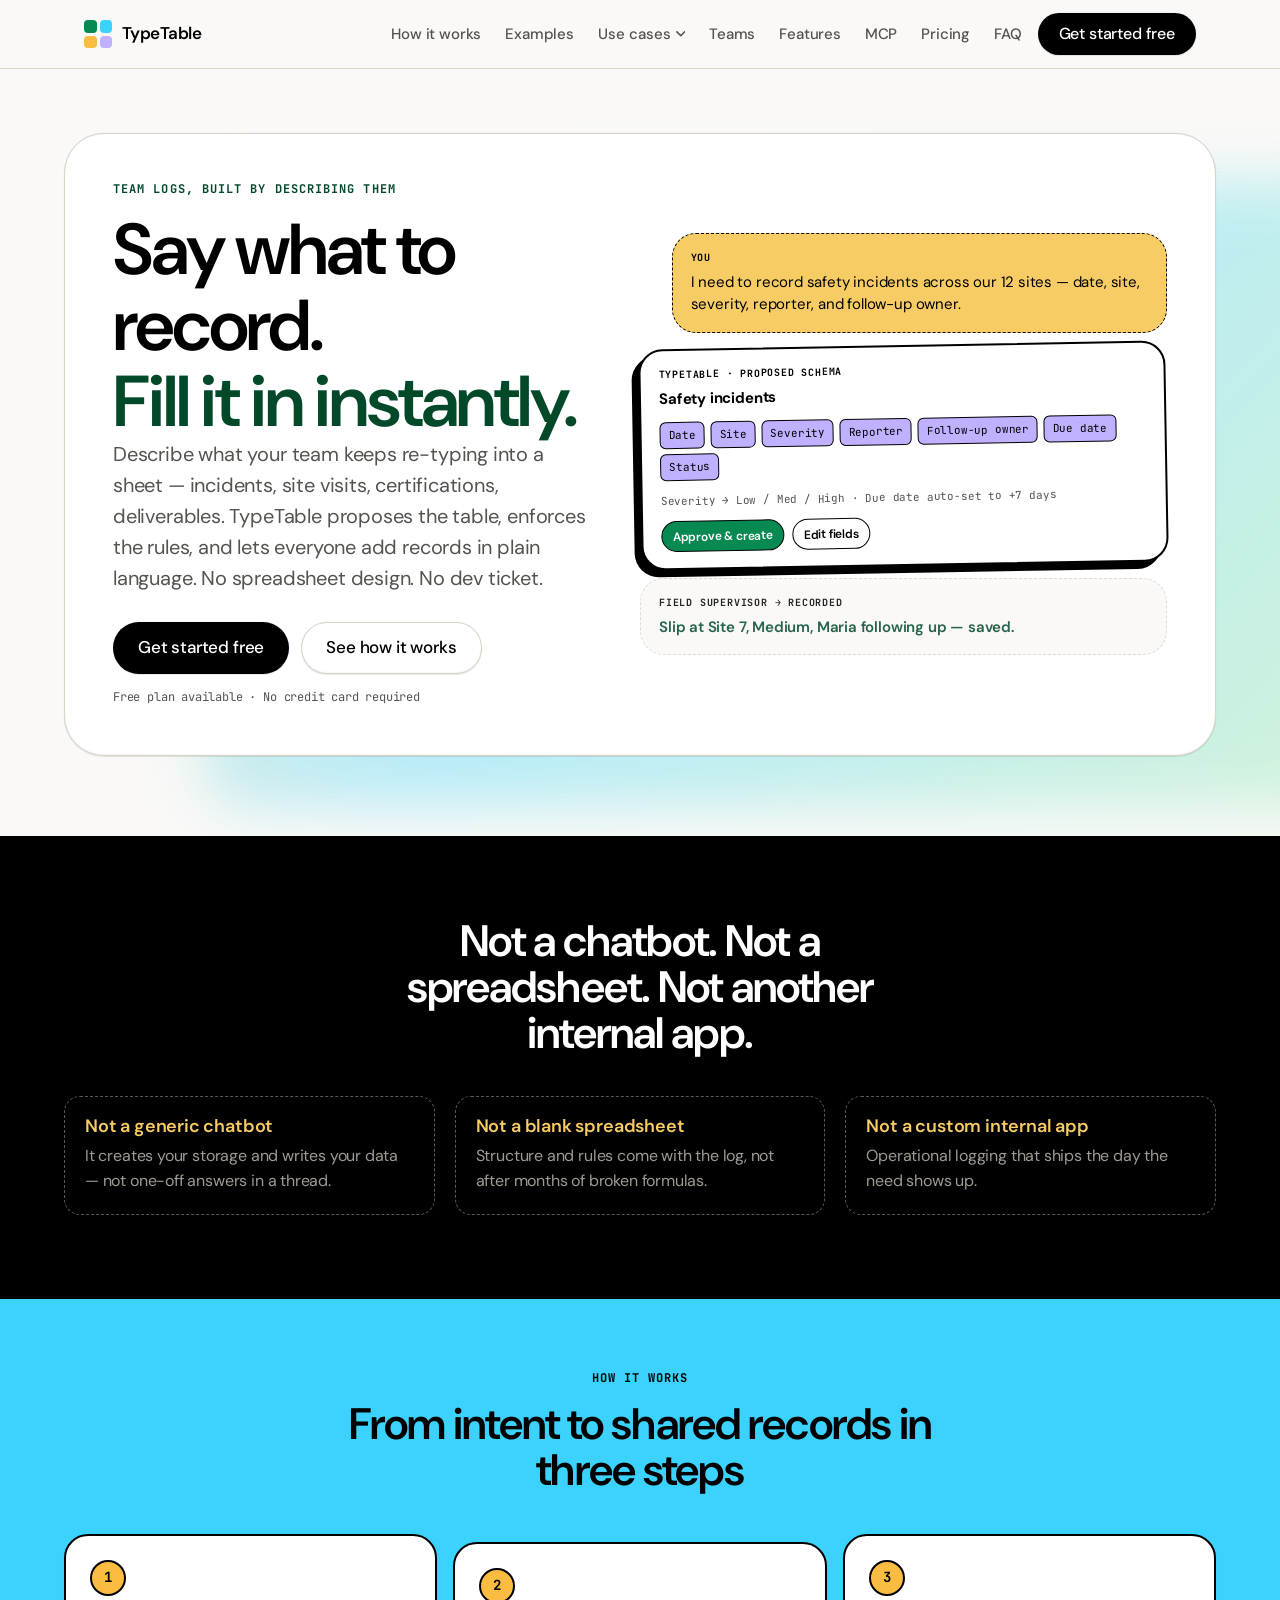
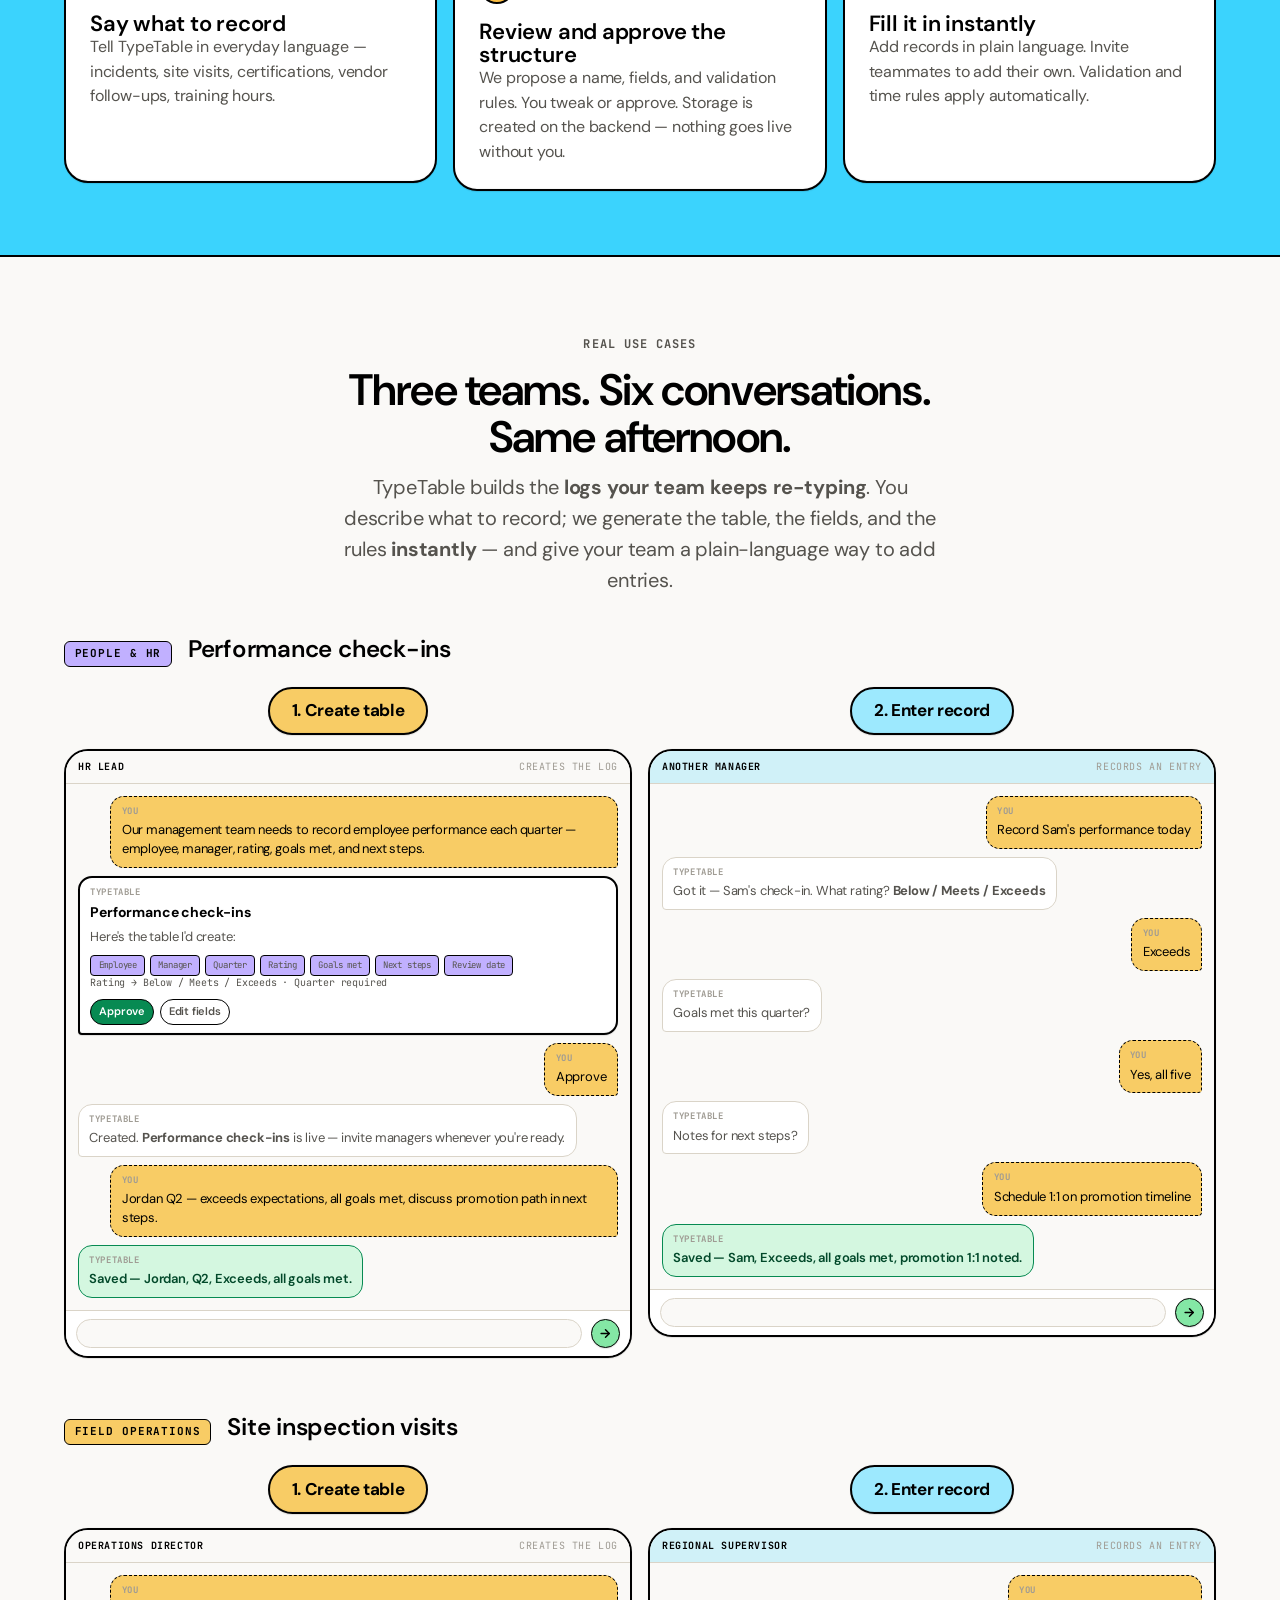
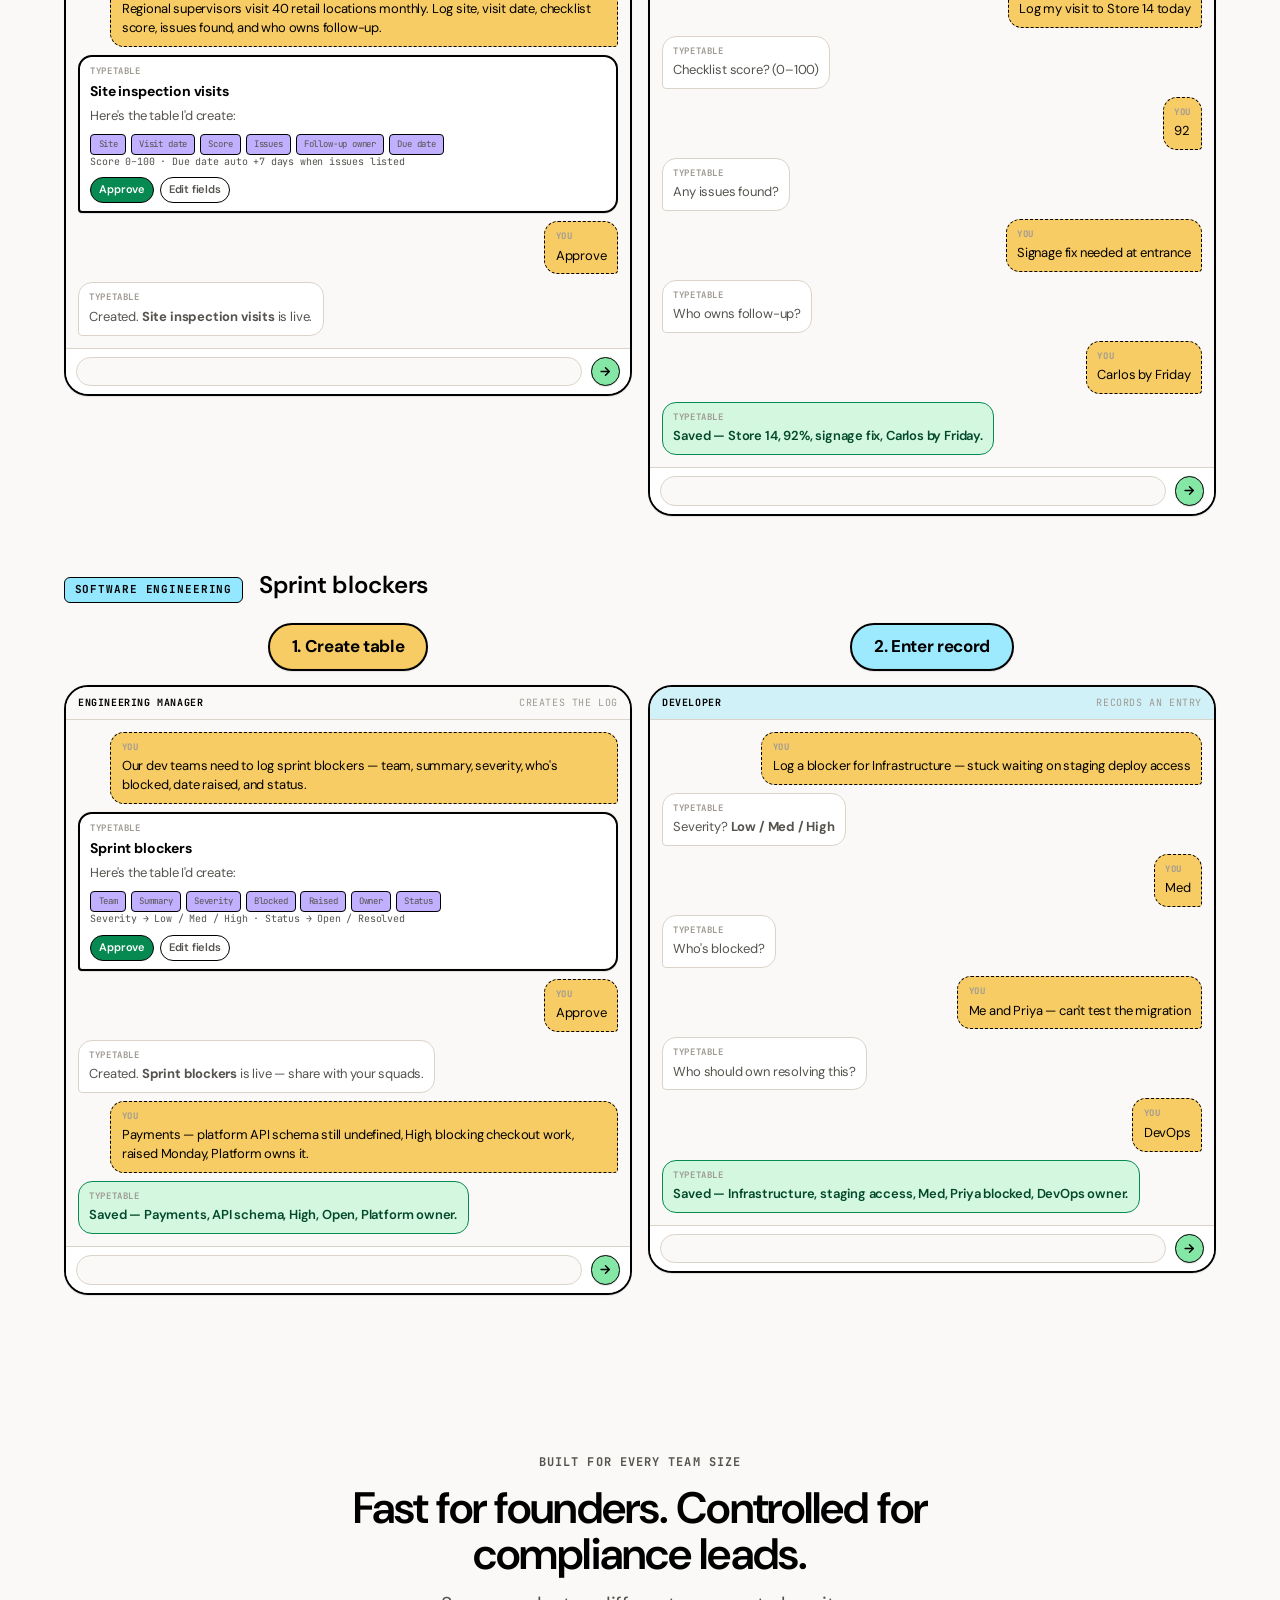
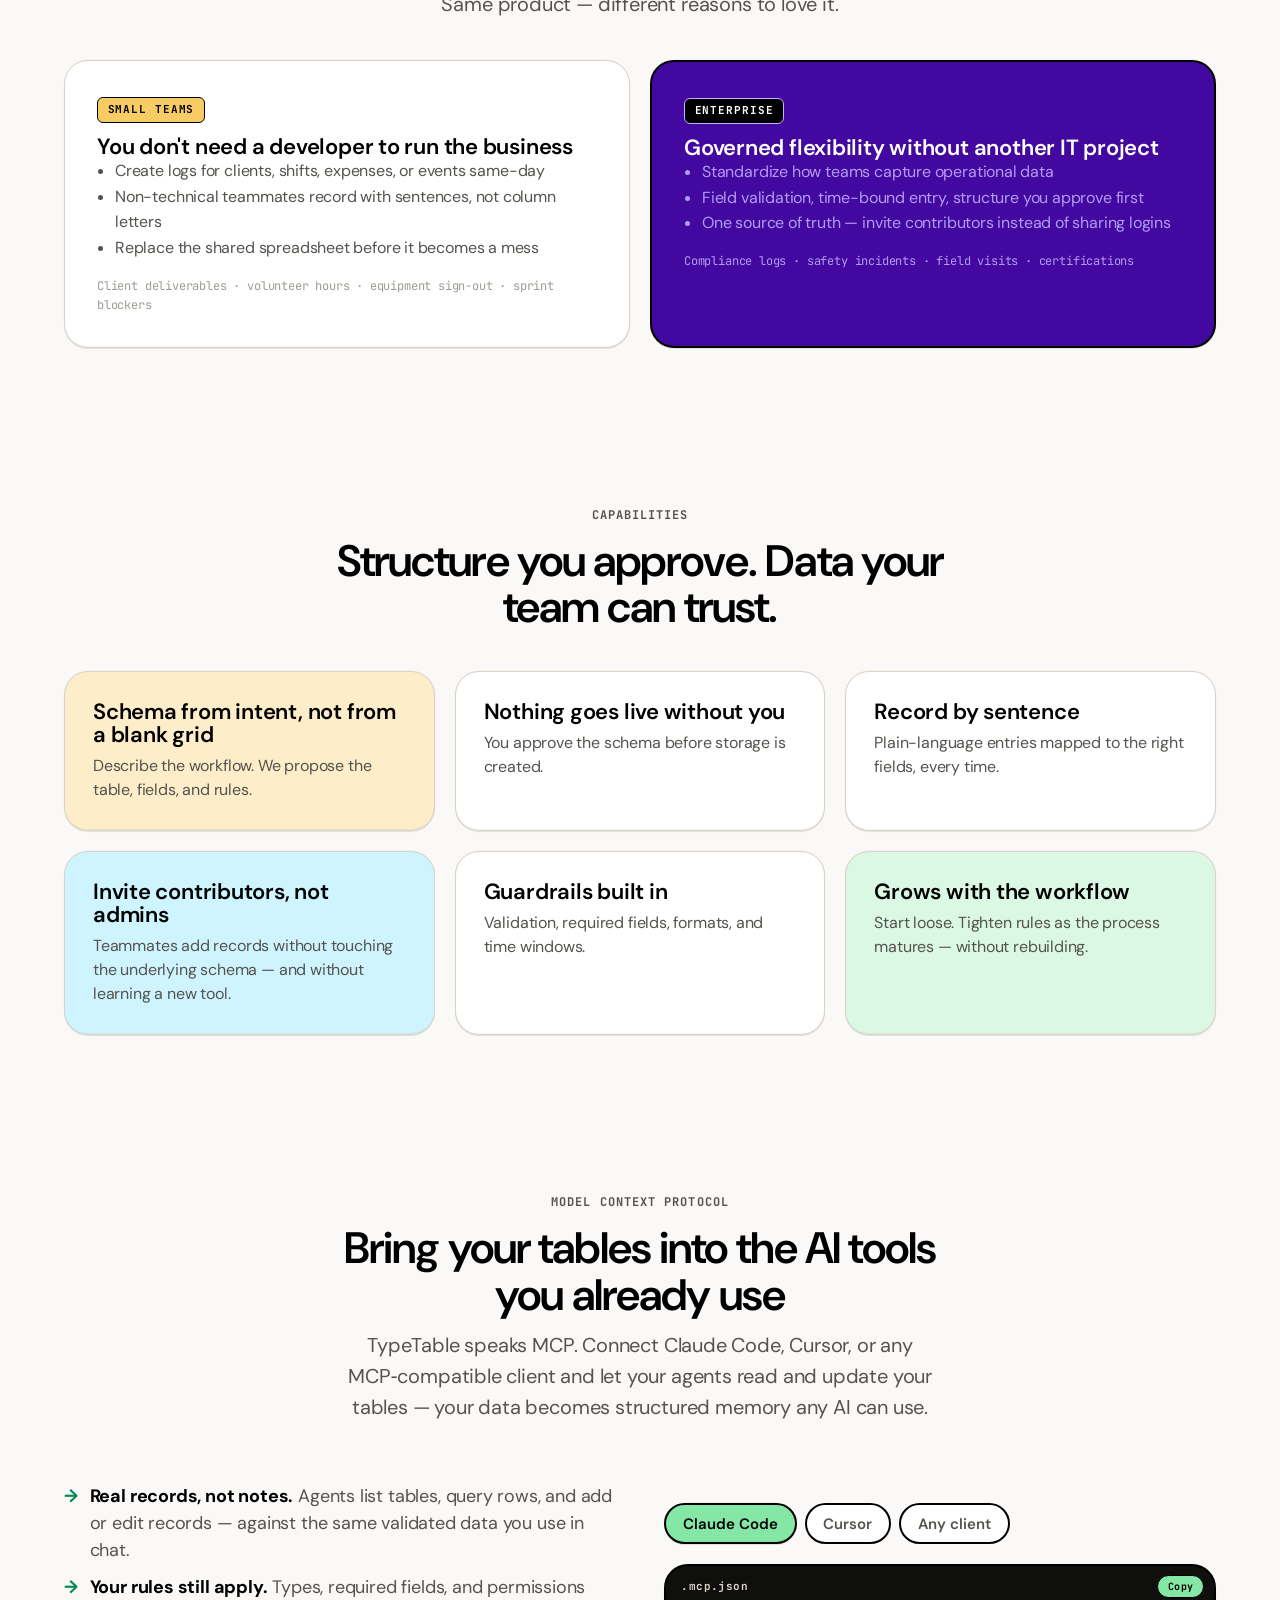
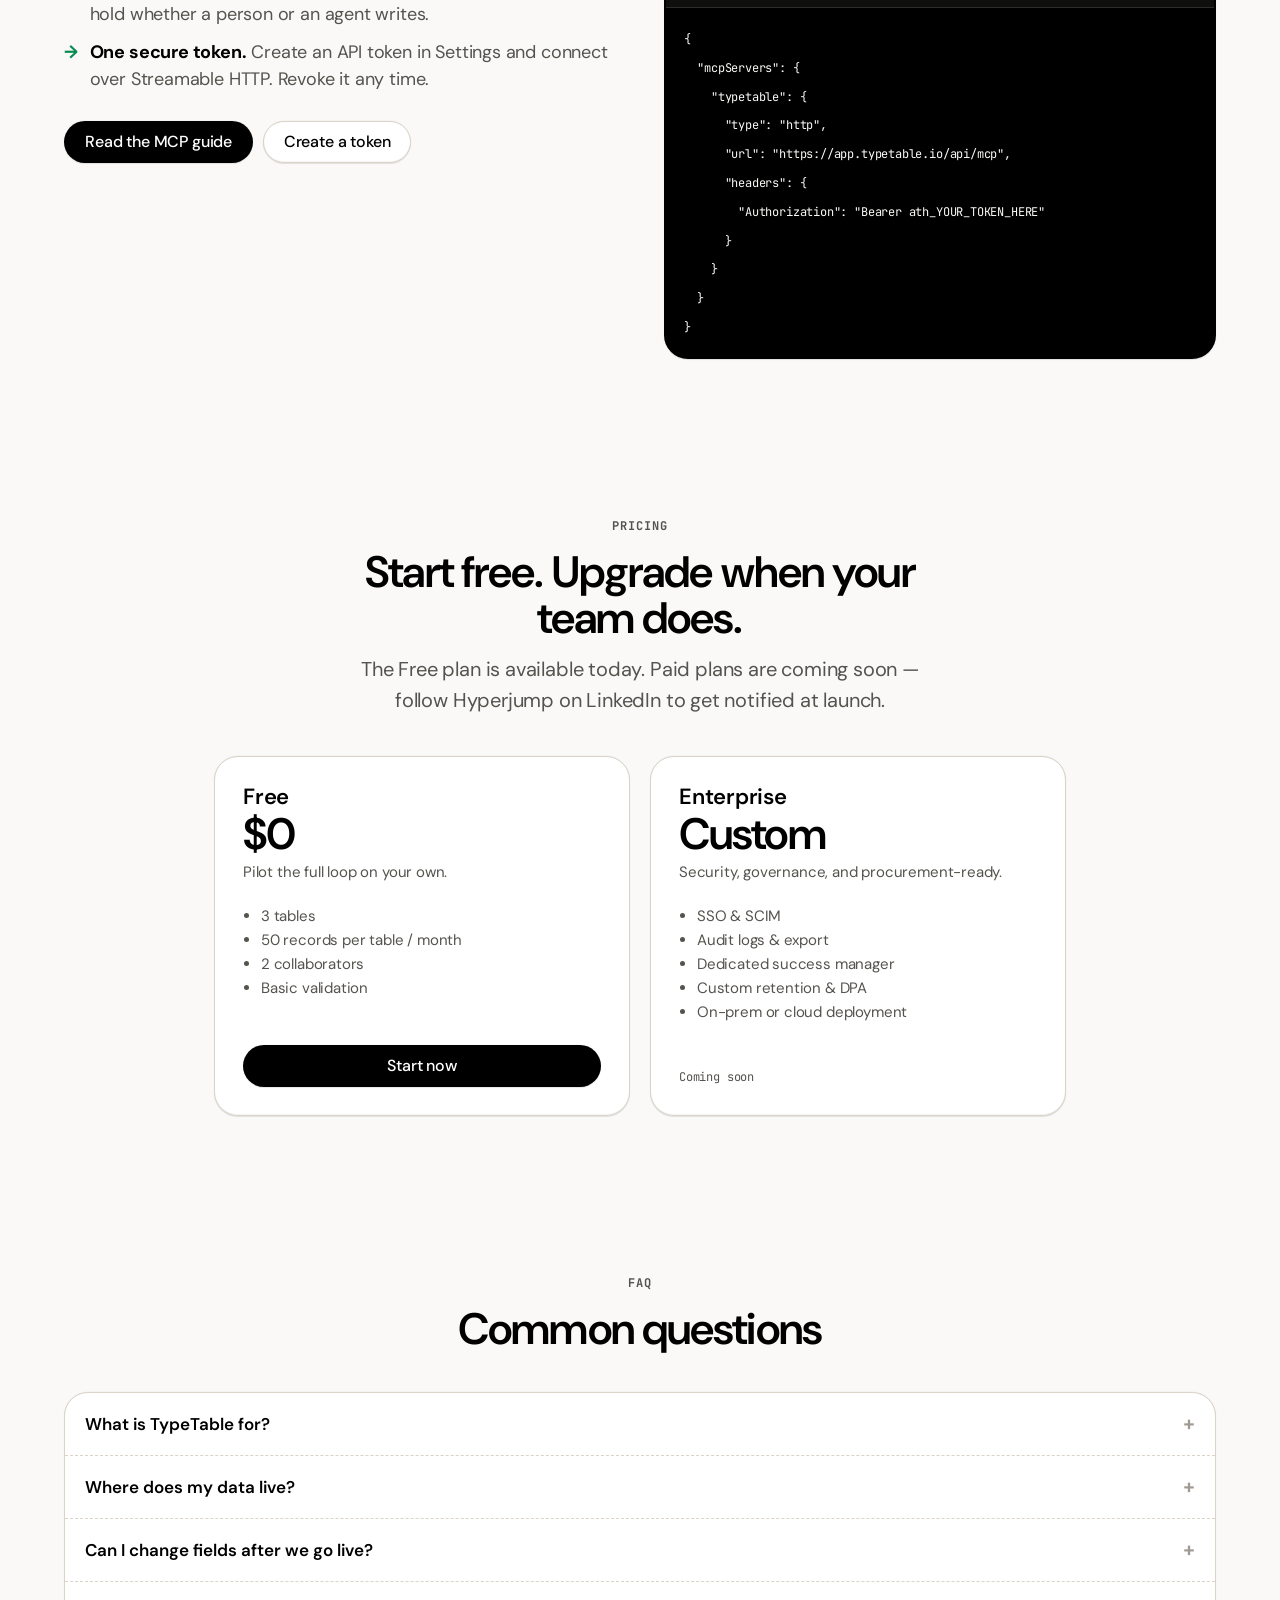
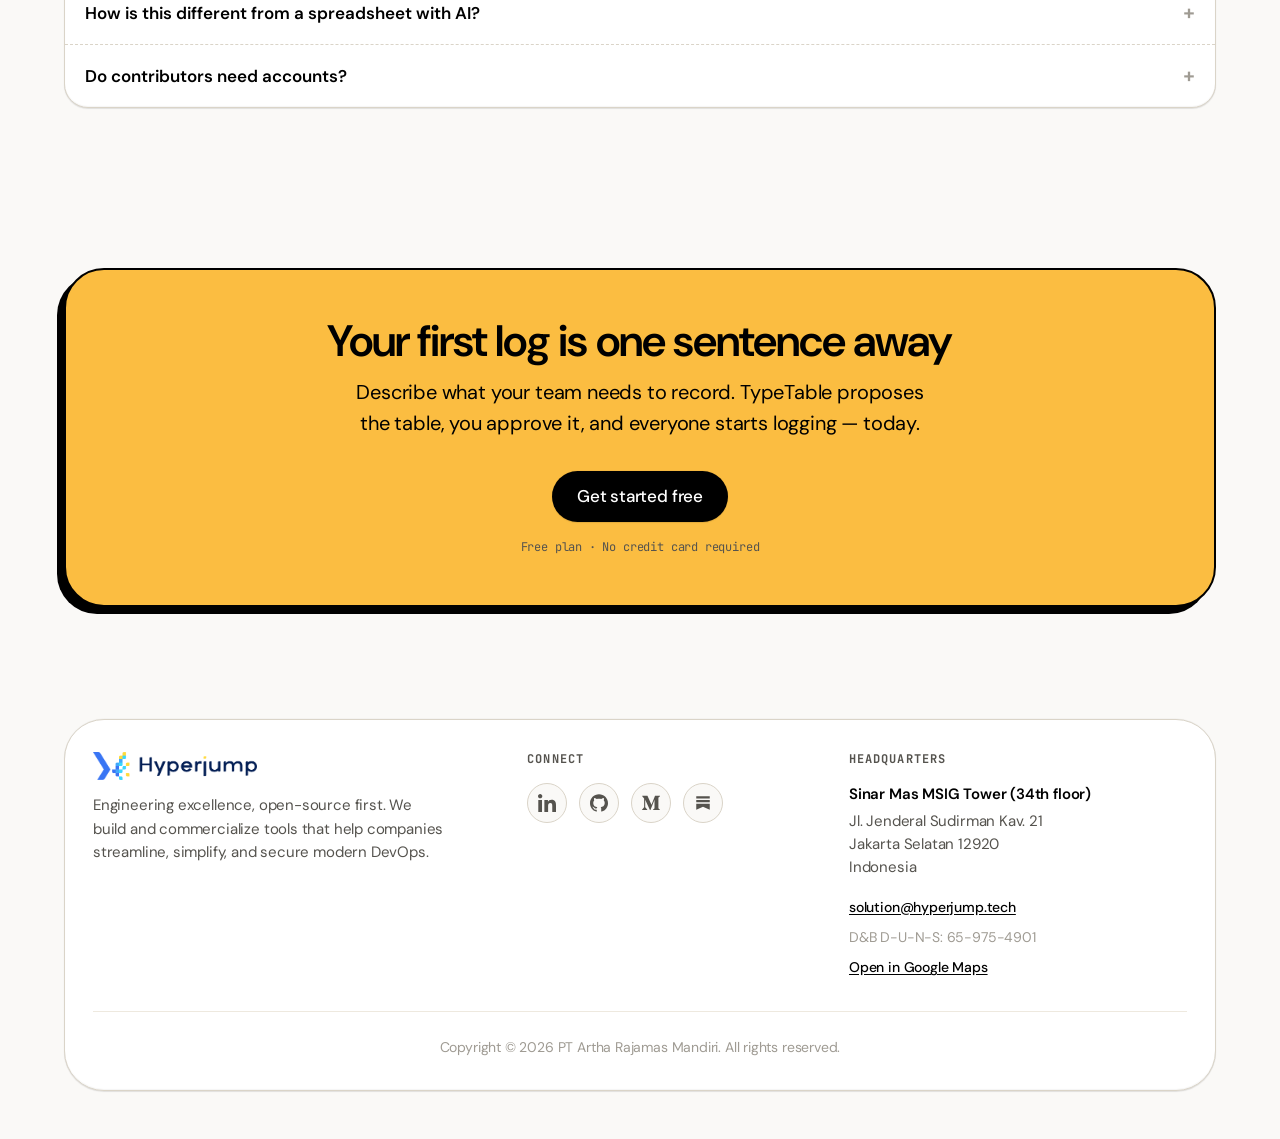
==== commit 58c6e45f: "Site polish: fonts, CTA/pricing/FAQ widths, spacing - Switch mono typeface to JetBrains Mono across " ====
--- a/src/index.html
+++ b/src/index.html
@@ -11,7 +11,7 @@
     <link rel="preconnect" href="https://fonts.googleapis.com" />
     <link rel="preconnect" href="https://fonts.gstatic.com" crossorigin />
     <link
-      href="https://fonts.googleapis.com/css2?family=DM+Sans:ital,opsz,wght@0,9..40,400;0,9..40,500;0,9..40,600;0,9..40,700;1,9..40,400&family=Space+Mono:ital,wght@0,400;0,700;1,400&display=swap"
+      href="https://fonts.googleapis.com/css2?family=DM+Sans:ital,opsz,wght@0,9..40,400;0,9..40,500;0,9..40,600;0,9..40,700;1,9..40,400&family=JetBrains+Mono:ital,wght@0,400;0,500;0,700;1,400&display=swap"
       rel="stylesheet"
     />
     <link rel="stylesheet" href="styles.css" />
--- a/src/styles.css
+++ b/src/styles.css
@@ -17,7 +17,7 @@
   --ube-800: #43089f;
   --pomegranate: #fc7981;
   --font-display: "DM Sans", system-ui, sans-serif;
-  --font-mono: "Space Mono", ui-monospace, Menlo, monospace;
+  --font-mono: "JetBrains Mono", ui-monospace, Menlo, monospace;
   --shadow-clay:
     rgba(0, 0, 0, 0.1) 0px 1px 1px, rgba(0, 0, 0, 0.04) 0px -1px 1px inset,
     rgba(0, 0, 0, 0.05) 0px -0.5px 1px;
@@ -1048,7 +1048,7 @@
 .pricing-grid {
   display: grid;
   gap: 1.25rem;
-  max-width: 56rem;
+  max-width: var(--max);
   margin: 0 auto;
   align-items: stretch;
 }
@@ -1057,7 +1057,7 @@
   .pricing-grid {
     /* auto-fit keeps 2 cards centered now and expands to 3 columns
        when the Team plan is re-enabled */
-    grid-template-columns: repeat(auto-fit, minmax(15rem, 17.5rem));
+    grid-template-columns: repeat(auto-fit, minmax(18rem, 26rem));
     justify-content: center;
   }
 }
@@ -1146,7 +1146,7 @@
 
 /* FAQ */
 .faq-list {
-  max-width: 40rem;
+  max-width: var(--max);
   margin: 0 auto;
   background: var(--white);
   border: 1px solid var(--oat);
@@ -1229,7 +1229,7 @@
 }
 
 .cta-inner {
-  max-width: 40rem;
+  max-width: var(--max);
   margin: 0 auto;
   padding: clamp(2rem, 5vw, 3rem);
   text-align: center;
@@ -1244,7 +1244,8 @@
 }
 
 .cta-inner .lead {
-  margin: 0.75rem 0 1.75rem;
+  max-width: 36rem;
+  margin: 0.75rem auto 1.75rem;
   color: var(--black);
 }
 
@@ -2326,22 +2327,6 @@
   color: var(--silver);
 }
 
-/* optional scroll-in, guarded so reduced-motion users get the static layout */
-@media (prefers-reduced-motion: no-preference) {
-  .uc-story-row {
-    opacity: 0;
-    transform: translateY(14px);
-    animation: uc-rise 0.5s ease forwards;
-    animation-timeline: view();
-    animation-range: entry 4% cover 22%;
-  }
-  @keyframes uc-rise {
-    to {
-      opacity: 1;
-      transform: none;
-    }
-  }
-}
 
 /* ============================================================
          MCP (connect your agents)
@@ -2418,7 +2403,7 @@
   gap: clamp(1.75rem, 4vw, 3rem);
   max-width: var(--max);
   margin: 0 auto;
-  align-items: center;
+  align-items: start;
 }
 
 @media (min-width: 900px) {
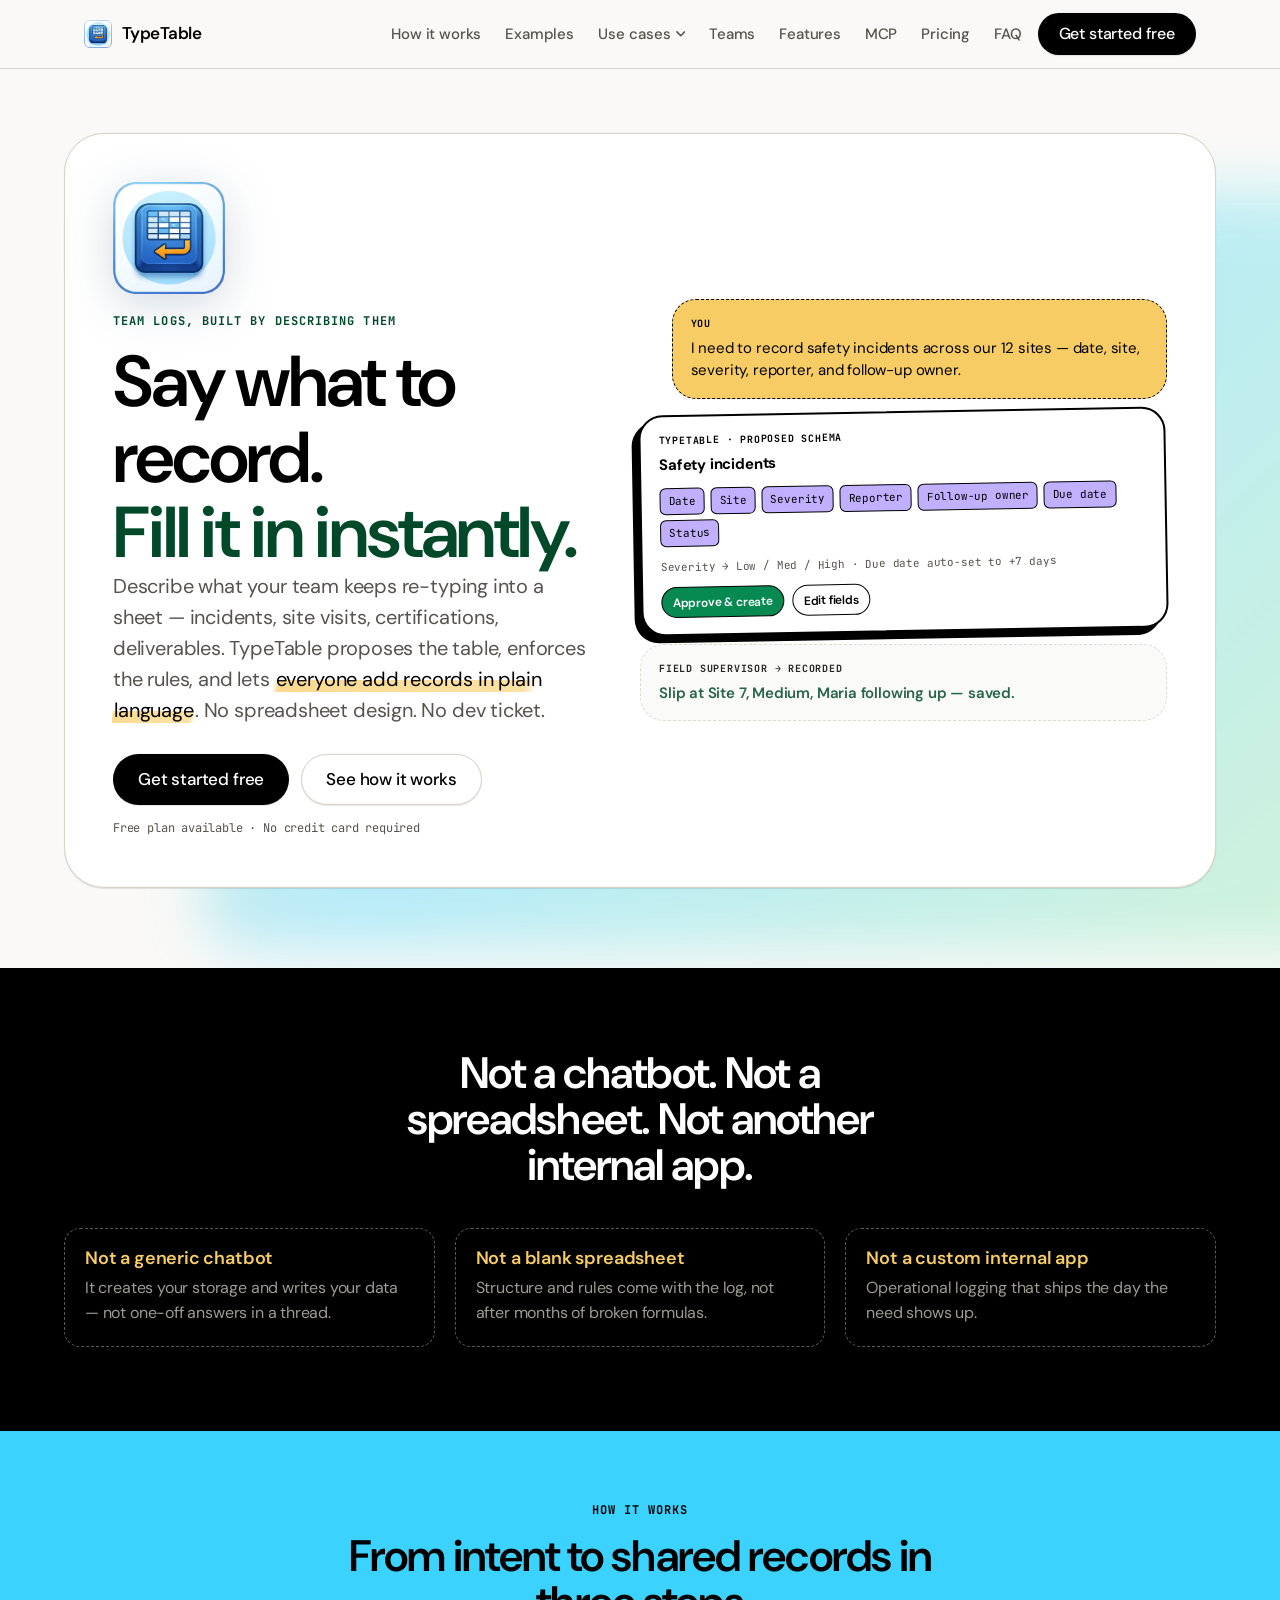
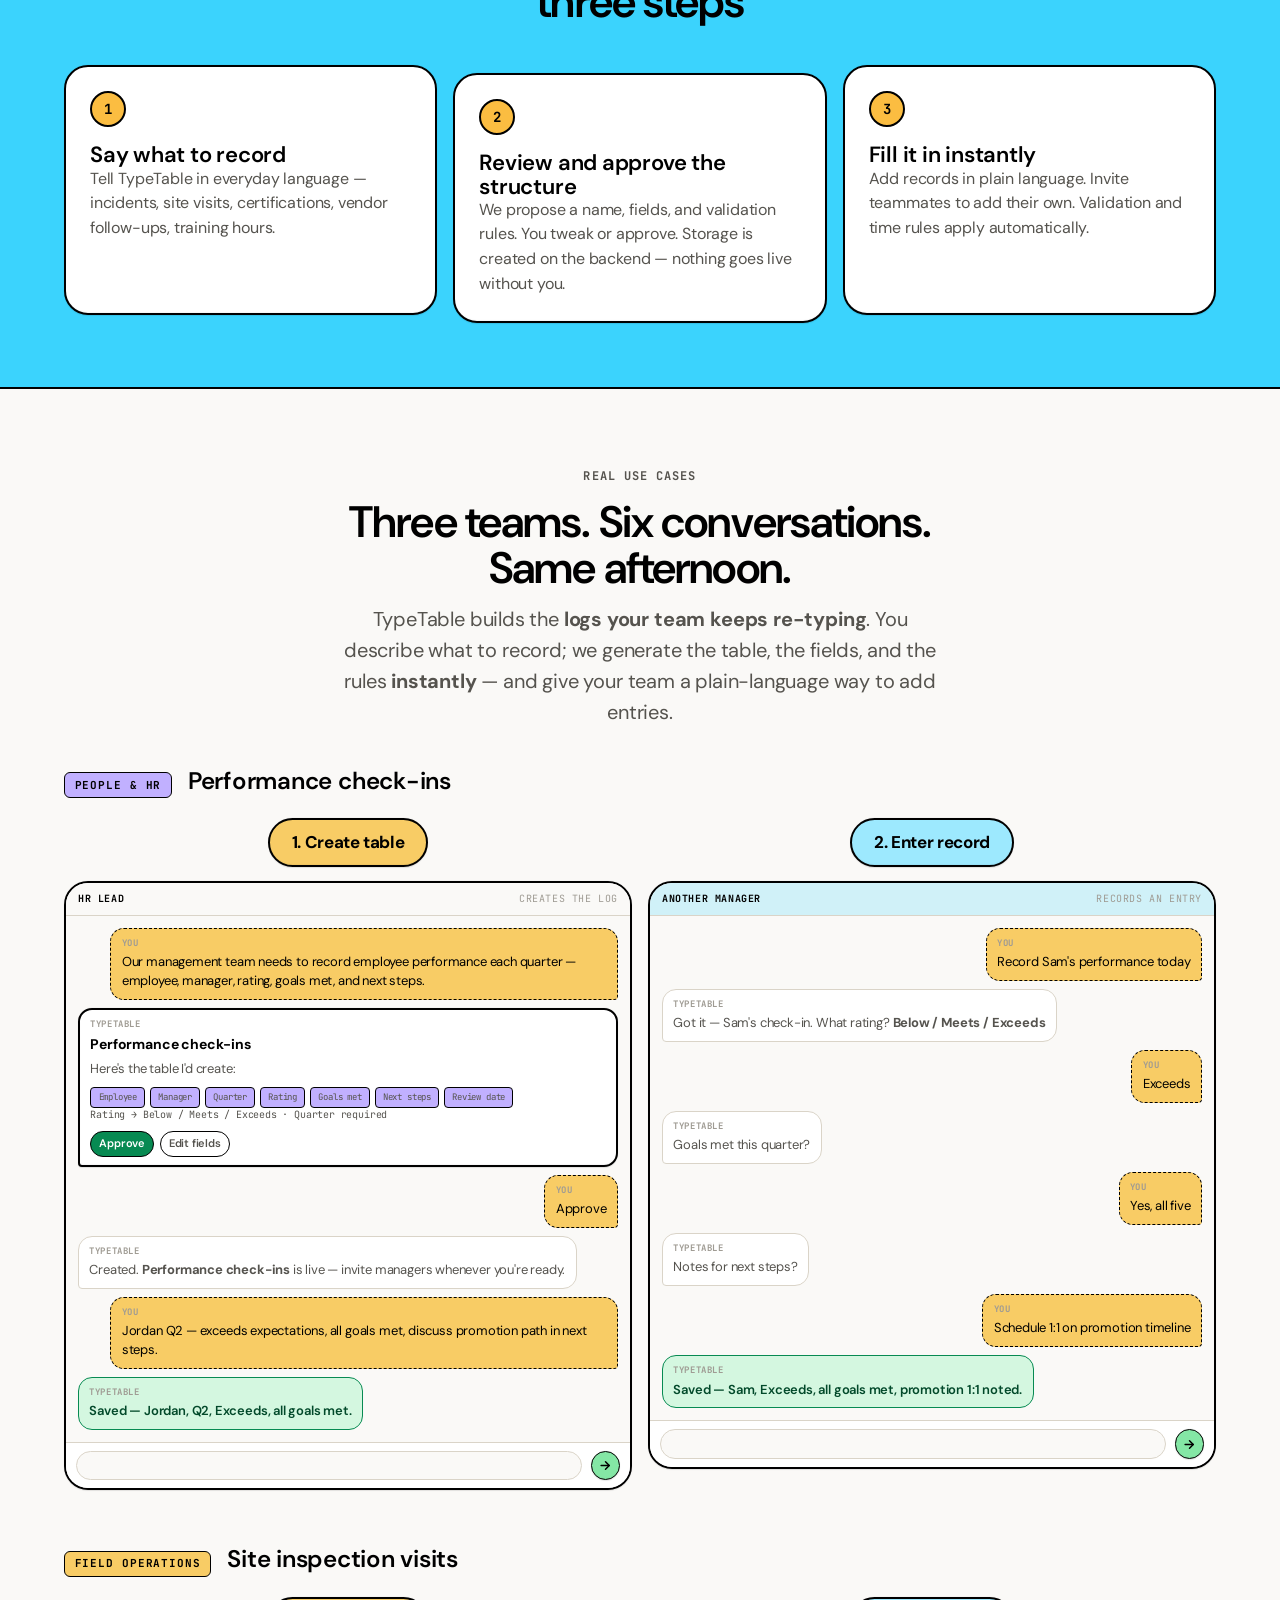
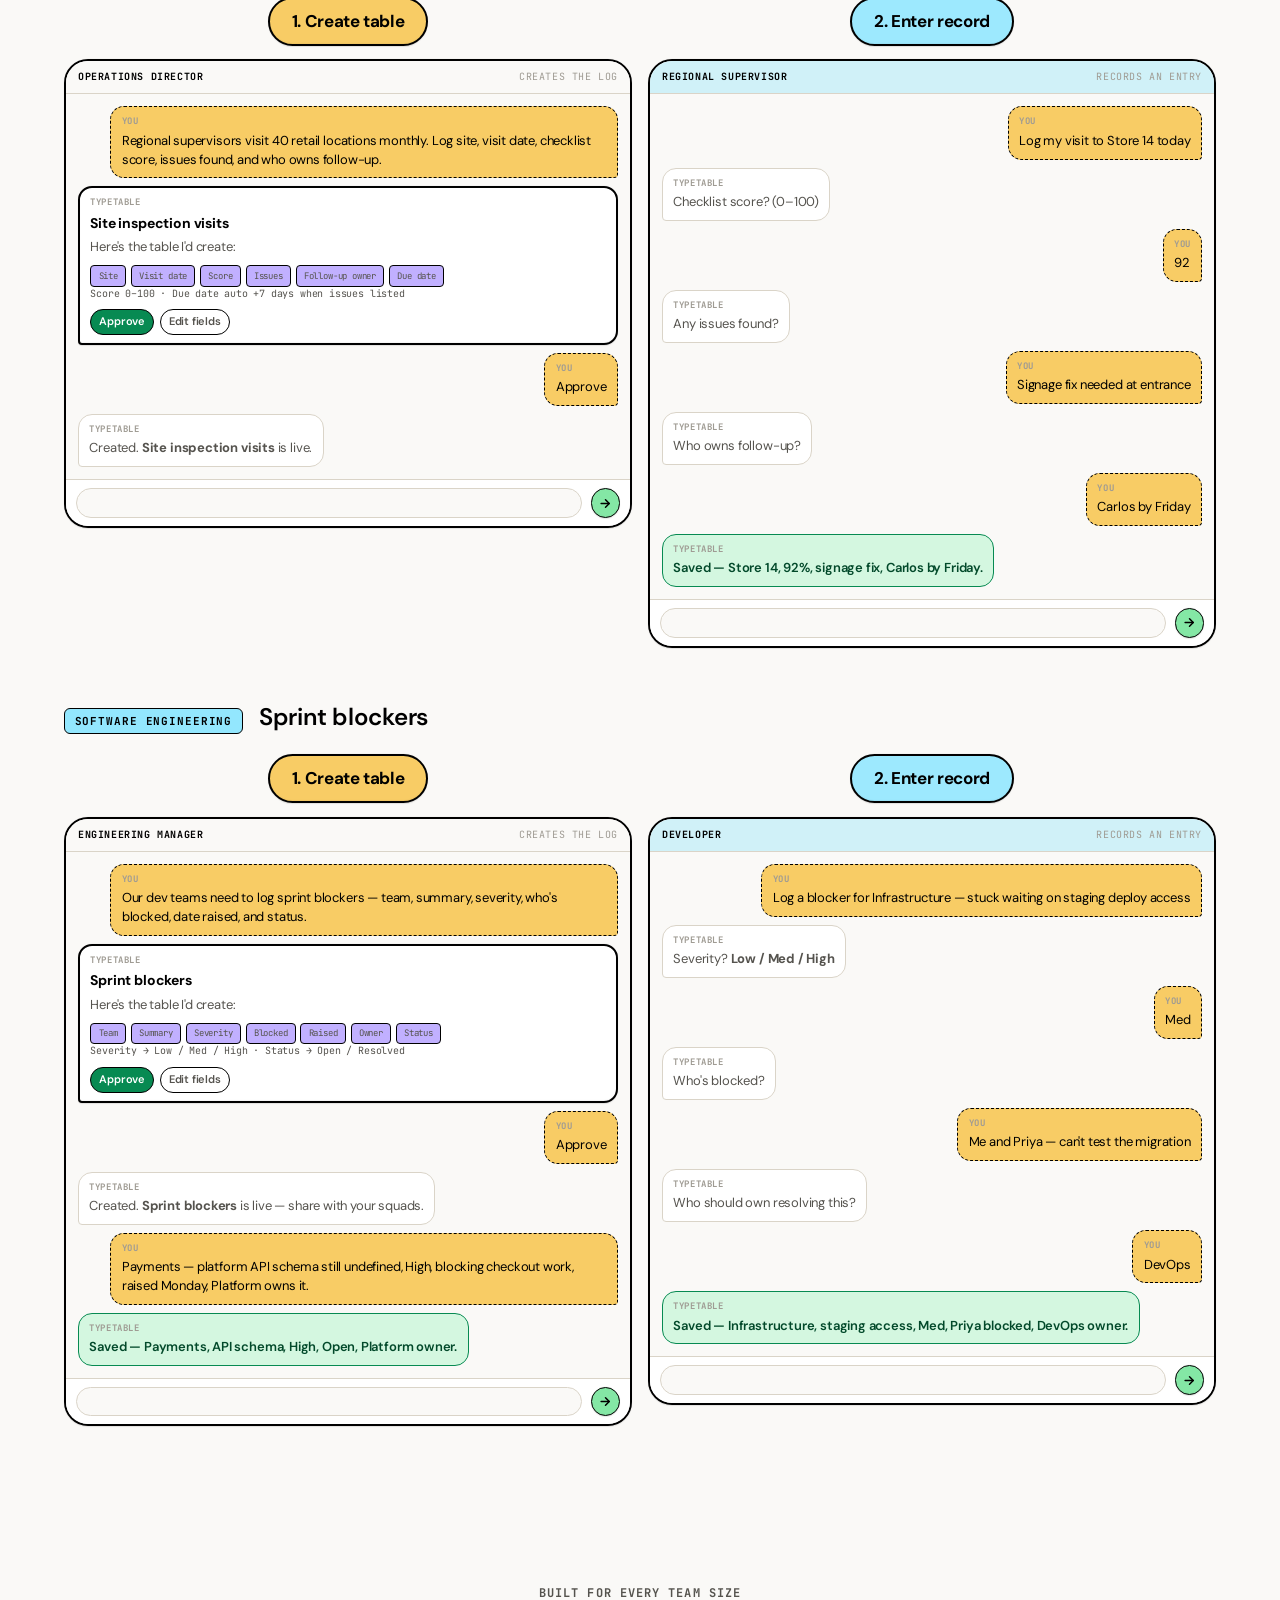
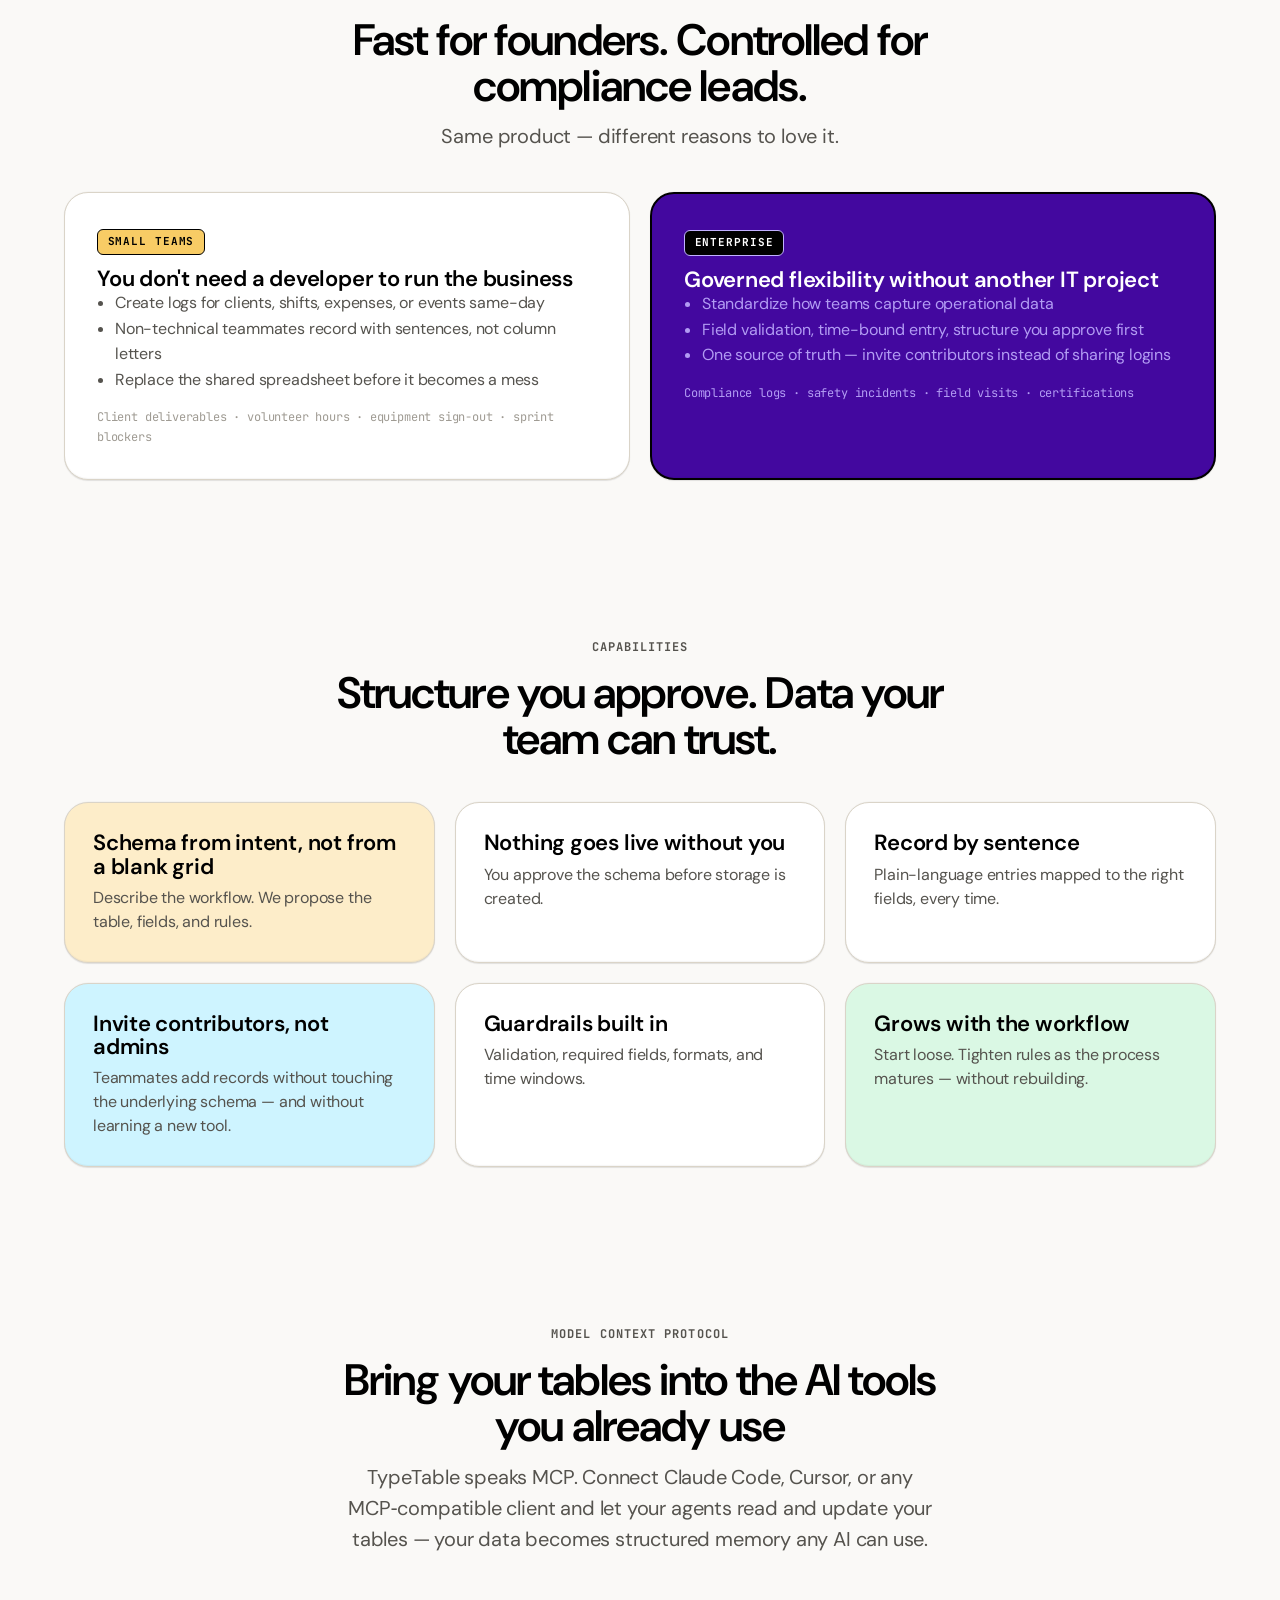
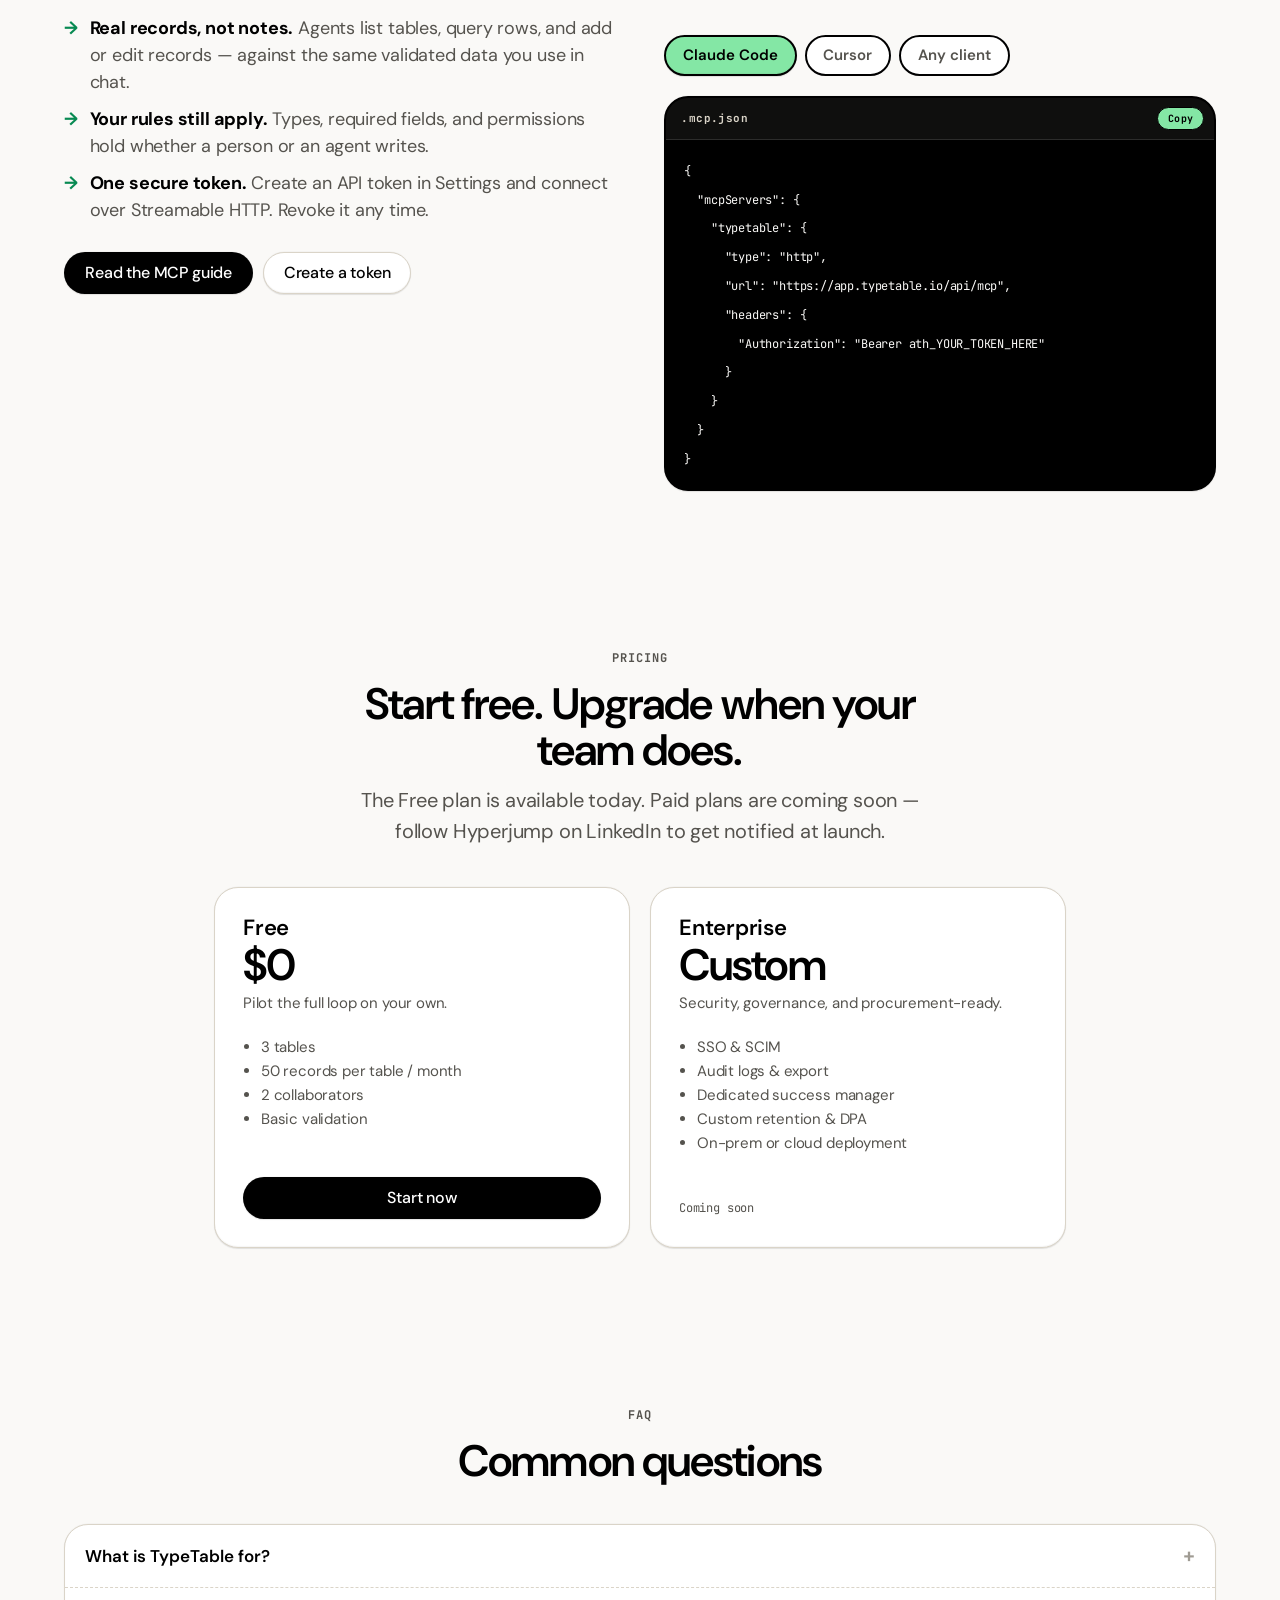
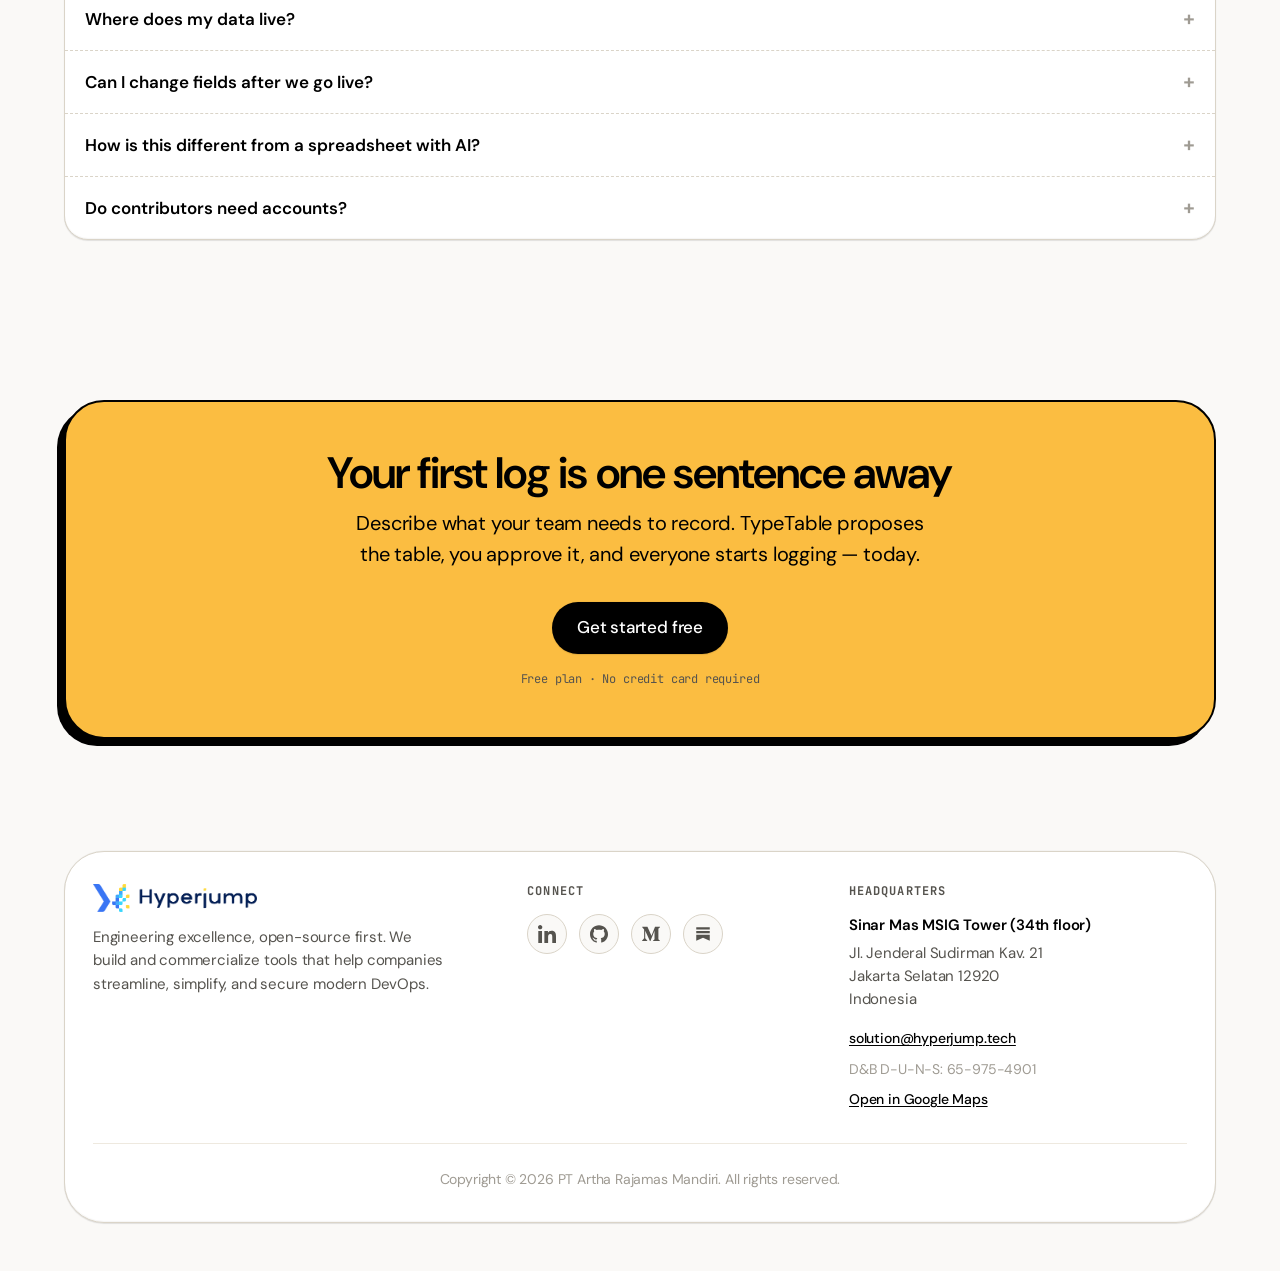
==== commit 11999cb3: "Refactor logo implementation across multiple pages to use a new image asset. Update styles for logo " ====
--- a/src/index.html
+++ b/src/index.html
@@ -8,12 +8,52 @@
       name="description"
       content="Describe what your team needs to log. TypeTable builds the table, enforces the rules, and lets everyone add records in plain language. No spreadsheet design. No dev ticket."
     />
+    <link rel="canonical" href="https://typetable.io/" />
+
+    <meta property="og:type" content="website" />
+    <meta property="og:site_name" content="TypeTable" />
+    <meta property="og:url" content="https://typetable.io/" />
+    <meta
+      property="og:title"
+      content="TypeTable — Say what to record. Fill it in instantly."
+    />
+    <meta
+      property="og:description"
+      content="Describe what your team needs to log. TypeTable builds the table, enforces the rules, and lets everyone add records in plain language. No spreadsheet design. No dev ticket."
+    />
+    <meta
+      property="og:image"
+      content="https://typetable.io/images/og-image.png"
+    />
+    <meta property="og:image:width" content="2400" />
+    <meta property="og:image:height" content="1260" />
+    <meta
+      property="og:image:alt"
+      content="TypeTable — say what to record, fill it in instantly. A described request turns into a proposed Safety incidents table with fields and rules."
+    />
+
+    <meta name="twitter:card" content="summary_large_image" />
+    <meta
+      name="twitter:title"
+      content="TypeTable — Say what to record. Fill it in instantly."
+    />
+    <meta
+      name="twitter:description"
+      content="Describe what your team needs to log. TypeTable builds the table, enforces the rules, and lets everyone add records in plain language."
+    />
+    <meta
+      name="twitter:image"
+      content="https://typetable.io/images/og-image.png"
+    />
+
     <link rel="preconnect" href="https://fonts.googleapis.com" />
     <link rel="preconnect" href="https://fonts.gstatic.com" crossorigin />
     <link
       href="https://fonts.googleapis.com/css2?family=DM+Sans:ital,opsz,wght@0,9..40,400;0,9..40,500;0,9..40,600;0,9..40,700;1,9..40,400&family=JetBrains+Mono:ital,wght@0,400;0,500;0,700;1,400&display=swap"
       rel="stylesheet"
     />
+    <link rel="icon" href="images/typetable-icon.webp" type="image/webp" />
+    <link rel="apple-touch-icon" href="images/typetable-icon.webp" />
     <link rel="stylesheet" href="styles.css" />
   </head>
   <body>
@@ -22,9 +62,13 @@
     <header class="site-header" data-header>
       <div class="header-inner">
         <a href="#" class="logo" aria-label="TypeTable home">
-          <span class="logo-mark" aria-hidden="true">
-            <span></span><span></span><span></span><span></span>
-          </span>
+          <img
+            class="logo-mark"
+            src="images/typetable-icon.webp"
+            alt=""
+            width="28"
+            height="28"
+          />
           TypeTable
         </a>
         <nav class="nav" aria-label="Primary">
@@ -140,6 +184,13 @@
         <div class="hero-shell">
           <div class="hero-grid">
             <div class="hero-copy">
+              <img
+                class="hero-icon"
+                src="images/typetable-icon.webp"
+                alt=""
+                width="112"
+                height="112"
+              />
               <p class="label">Team logs, built by describing them</p>
               <h1>
                 Say what to record.
@@ -148,8 +199,10 @@
               <p class="lead">
                 Describe what your team keeps re-typing into a sheet —
                 incidents, site visits, certifications, deliverables. TypeTable
-                proposes the table, enforces the rules, and lets everyone add
-                records in plain language. No spreadsheet design. No dev ticket.
+                proposes the table, enforces the rules, and lets
+                <span class="marker"
+                  >everyone add records in plain language</span
+                >. No spreadsheet design. No dev ticket.
               </p>
               <div class="hero-actions">
                 <a
@@ -803,7 +856,11 @@
           </div>
           <div class="mcp-code">
             <div class="client-tabs" data-client-tabs>
-              <div class="client-tablist" role="tablist" aria-label="Choose your client">
+              <div
+                class="client-tablist"
+                role="tablist"
+                aria-label="Choose your client"
+              >
                 <button
                   type="button"
                   class="client-tab is-active"
@@ -837,7 +894,11 @@
                 <div class="code-block">
                   <div class="code-head">
                     <span class="code-file">.mcp.json</span>
-                    <button type="button" class="code-copy" data-copy="#cfg-home-claude-code">
+                    <button
+                      type="button"
+                      class="code-copy"
+                      data-copy="#cfg-home-claude-code"
+                    >
                       <span data-copy-label>Copy</span>
                     </button>
                   </div>
@@ -859,7 +920,11 @@
                 <div class="code-block">
                   <div class="code-head">
                     <span class="code-file">.cursor/mcp.json</span>
-                    <button type="button" class="code-copy" data-copy="#cfg-home-cursor">
+                    <button
+                      type="button"
+                      class="code-copy"
+                      data-copy="#cfg-home-cursor"
+                    >
                       <span data-copy-label>Copy</span>
                     </button>
                   </div>
@@ -880,7 +945,9 @@
                 <div class="mcp-facts">
                   <div class="mcp-fact">
                     <span class="mcp-fact-key">Endpoint</span>
-                    <span class="mcp-fact-val">https://app.typetable.io/api/mcp</span>
+                    <span class="mcp-fact-val"
+                      >https://app.typetable.io/api/mcp</span
+                    >
                   </div>
                   <div class="mcp-fact">
                     <span class="mcp-fact-key">Transport</span>
@@ -888,7 +955,9 @@
                   </div>
                   <div class="mcp-fact">
                     <span class="mcp-fact-key">Auth</span>
-                    <span class="mcp-fact-val">Authorization: Bearer ath_…</span>
+                    <span class="mcp-fact-val"
+                      >Authorization: Bearer ath_…</span
+                    >
                   </div>
                 </div>
               </div>
@@ -984,13 +1053,14 @@
                   and it builds the table, enforces the rules, and lets anyone
                   add records in plain language. Teams use it for
                   <a href="use-cases/deal-pipeline.html">deal pipelines</a>,
-                  <a href="use-cases/customer-feedback.html">customer feedback</a>,
-                  <a href="use-cases/expense-log.html">expense logs</a>,
+                  <a href="use-cases/customer-feedback.html"
+                    >customer feedback</a
+                  >, <a href="use-cases/expense-log.html">expense logs</a>,
                   <a href="use-cases/interview-scorecards.html"
                     >interview notes</a
                   >,
-                  <a href="use-cases/campaign-tracker.html">content calendars</a>,
-                  and
+                  <a href="use-cases/campaign-tracker.html">content calendars</a
+                  >, and
                   <a href="use-cases/inventory-tracker.html">inventory</a>.
                 </p>
               </div>
--- a/src/styles.css
+++ b/src/styles.css
@@ -160,28 +160,11 @@
 }
 
 .logo-mark {
-  display: grid;
-  grid-template-columns: 1fr 1fr;
-  gap: 3px;
+  display: block;
   width: 1.75rem;
   height: 1.75rem;
-}
-
-.logo-mark span {
-  border-radius: 4px;
-}
-
-.logo-mark span:nth-child(1) {
-  background: var(--matcha-600);
-}
-.logo-mark span:nth-child(2) {
-  background: var(--slushie-500);
-}
-.logo-mark span:nth-child(3) {
-  background: var(--lemon-500);
-}
-.logo-mark span:nth-child(4) {
-  background: var(--ube-300);
+  flex-shrink: 0;
+  border-radius: 0.35rem;
 }
 
 .nav {
@@ -370,9 +353,56 @@
   color: var(--matcha-800);
 }
 
+.hero-icon {
+  display: block;
+  width: clamp(4.5rem, 11vw, 7rem);
+  height: auto;
+  margin-bottom: 1.25rem;
+  border-radius: 1.35rem;
+  filter: drop-shadow(0 10px 24px rgba(15, 50, 90, 0.18));
+}
+
+@media (prefers-reduced-motion: no-preference) {
+  .hero-icon {
+    animation: hero-icon-in 700ms cubic-bezier(0.22, 1, 0.36, 1) both;
+  }
+}
+
+@keyframes hero-icon-in {
+  from {
+    opacity: 0;
+    transform: translateY(10px) scale(0.96);
+  }
+  to {
+    opacity: 1;
+    transform: translateY(0) scale(1);
+  }
+}
+
+.highlight {
+  color: var(--matcha-800);
+}
+
 h1 .highlight {
   display: block;
-  color: var(--matcha-800);
+}
+
+.marker {
+  background-image: linear-gradient(
+    104deg,
+    transparent 0.4%,
+    color-mix(in srgb, var(--lemon-400) 72%, transparent) 2.8%,
+    color-mix(in srgb, var(--lemon-400) 58%, transparent) 92%,
+    transparent 97%
+  );
+  background-position: 0 0.72em;
+  background-size: 100% 0.62em;
+  background-repeat: no-repeat;
+  -webkit-box-decoration-break: clone;
+  box-decoration-break: clone;
+  padding: 0 0.12em;
+  margin: 0 -0.06em;
+  color: var(--black);
 }
 
 .hero-actions {
@@ -2327,7 +2357,6 @@
   color: var(--silver);
 }
 
-
 /* ============================================================
          MCP (connect your agents)
          ============================================================ */
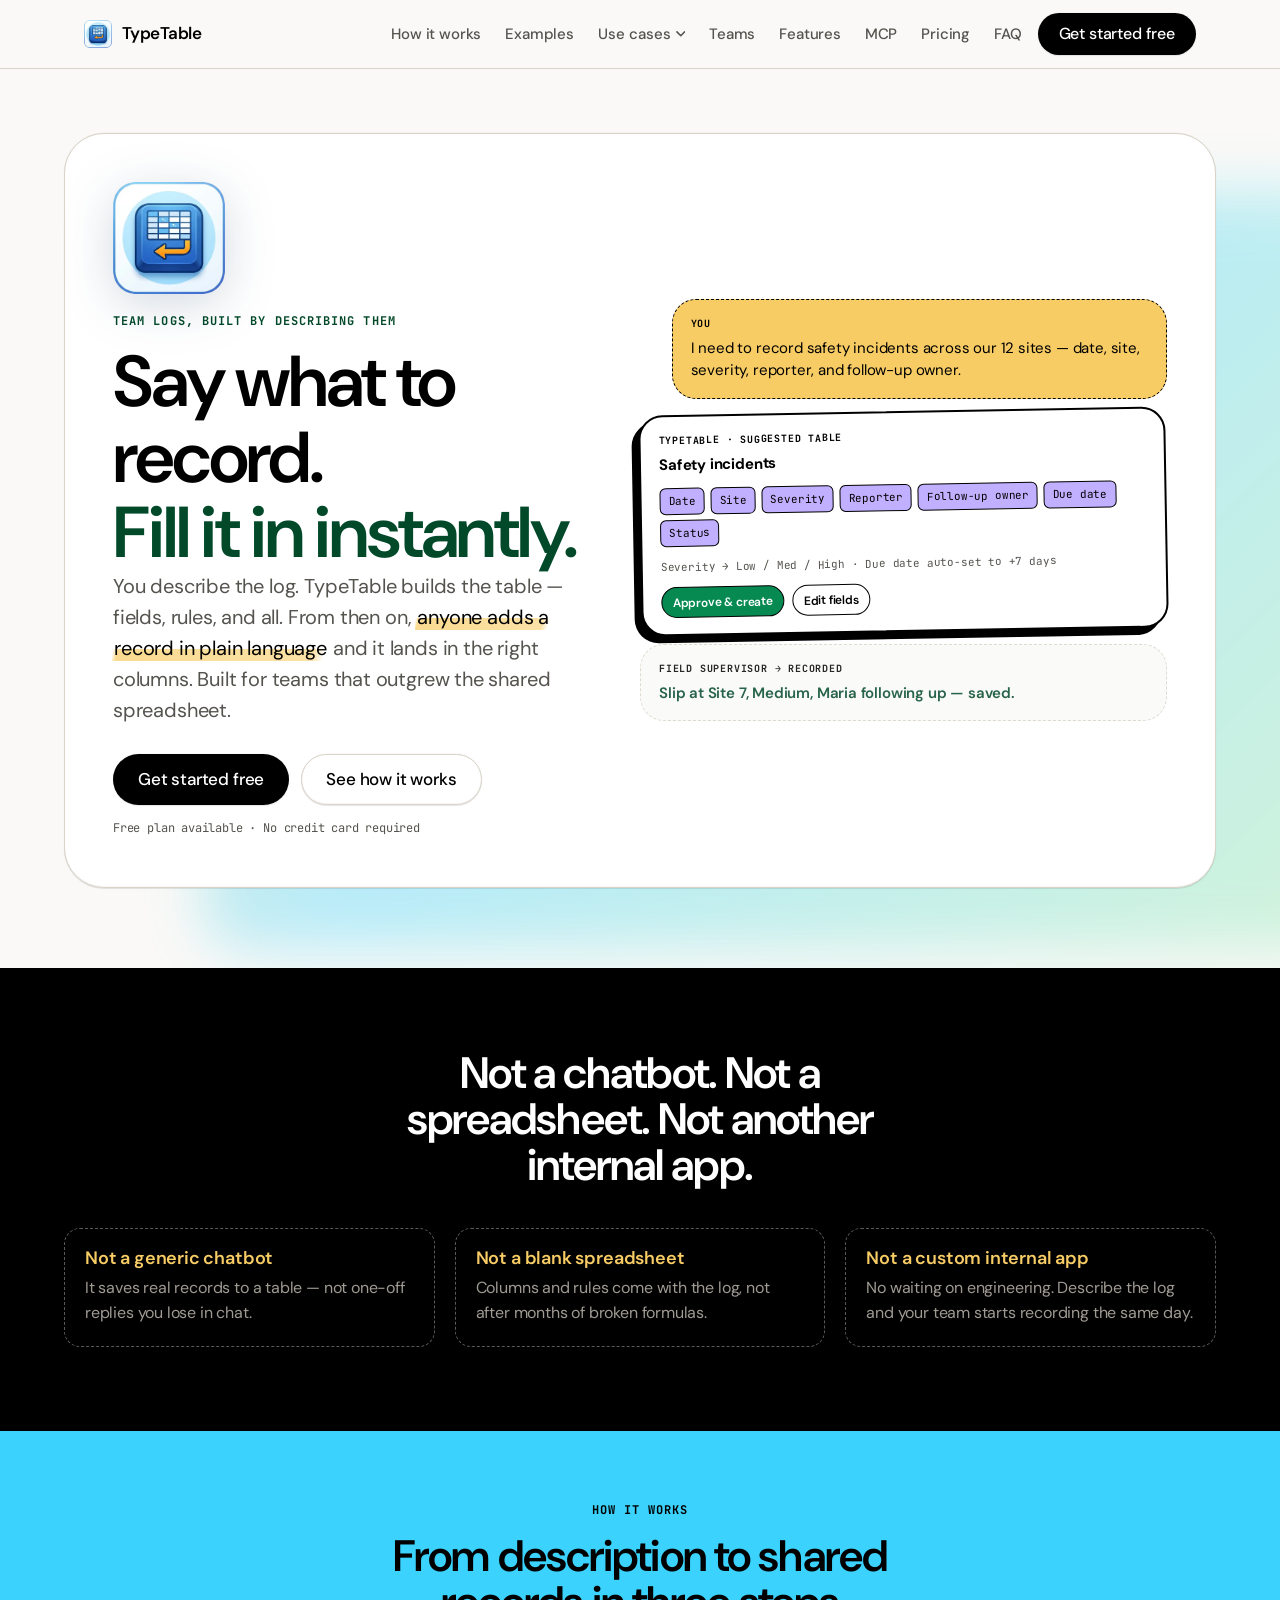
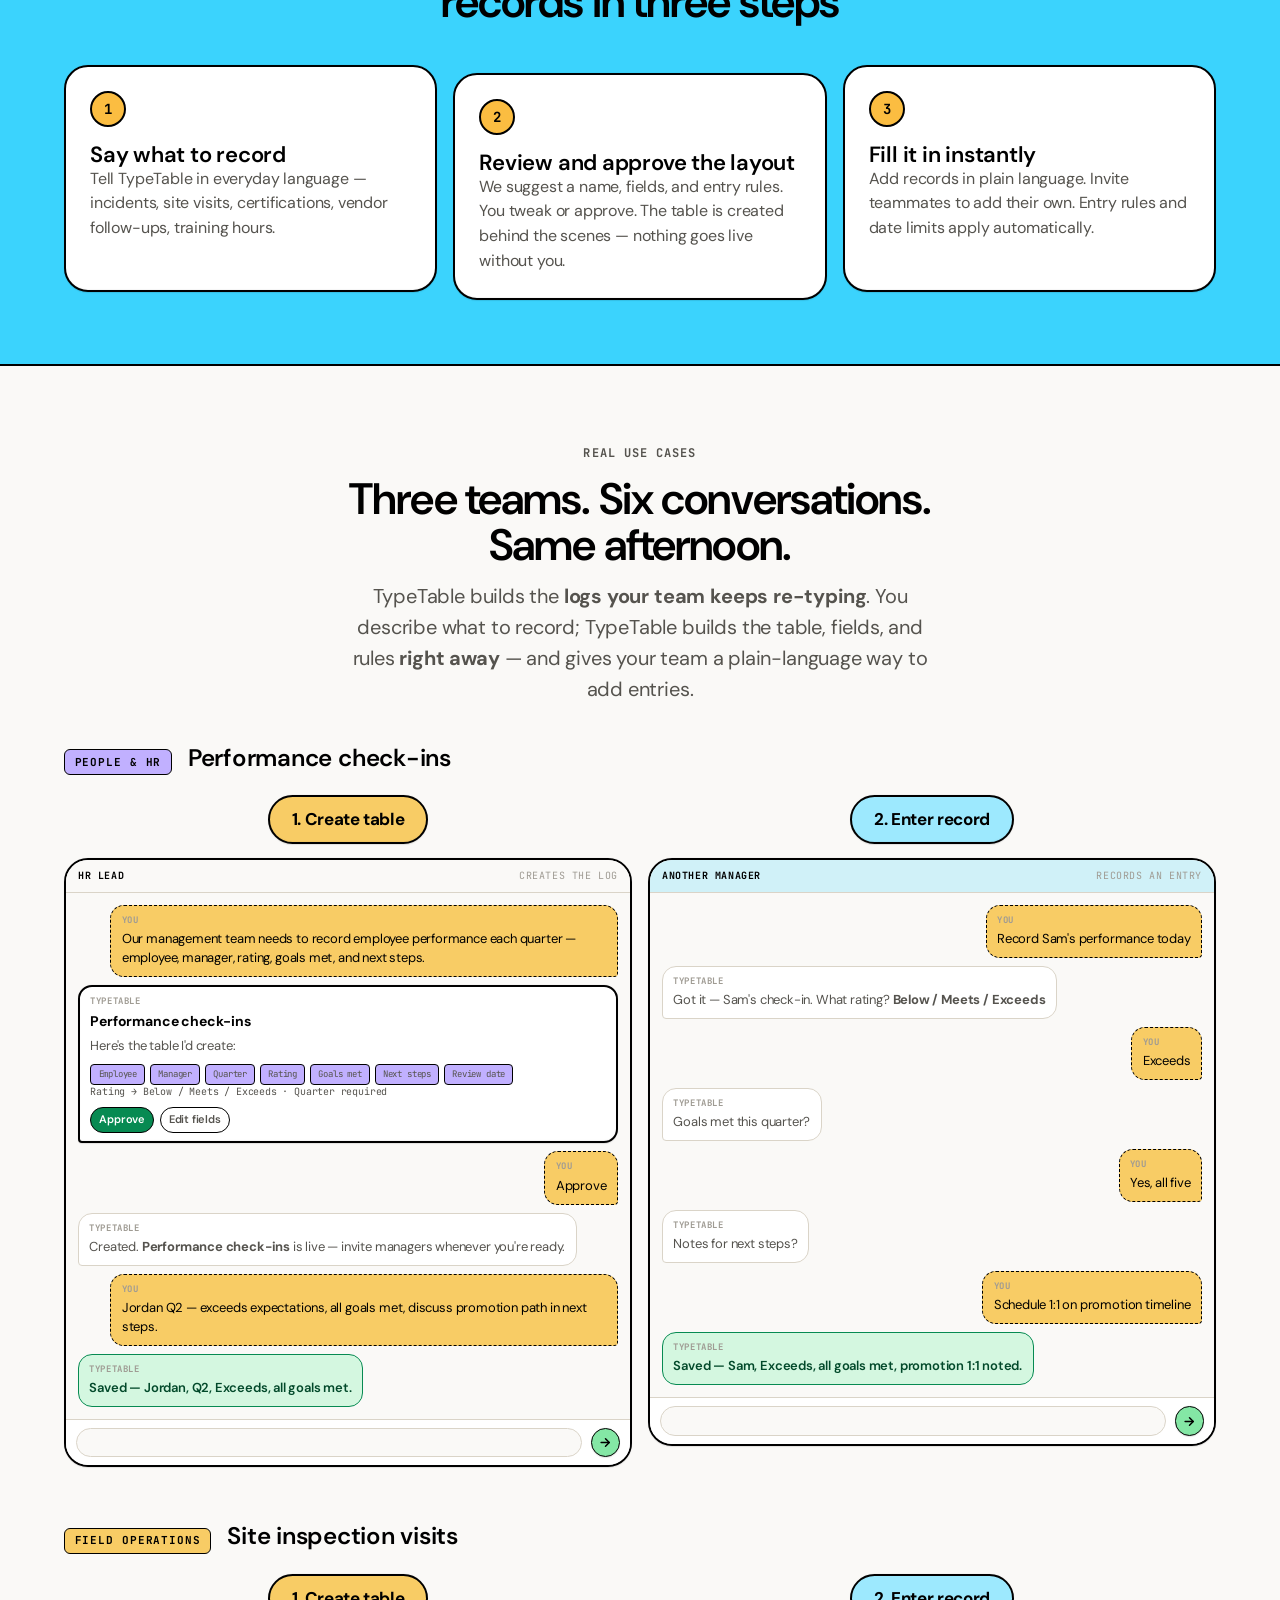
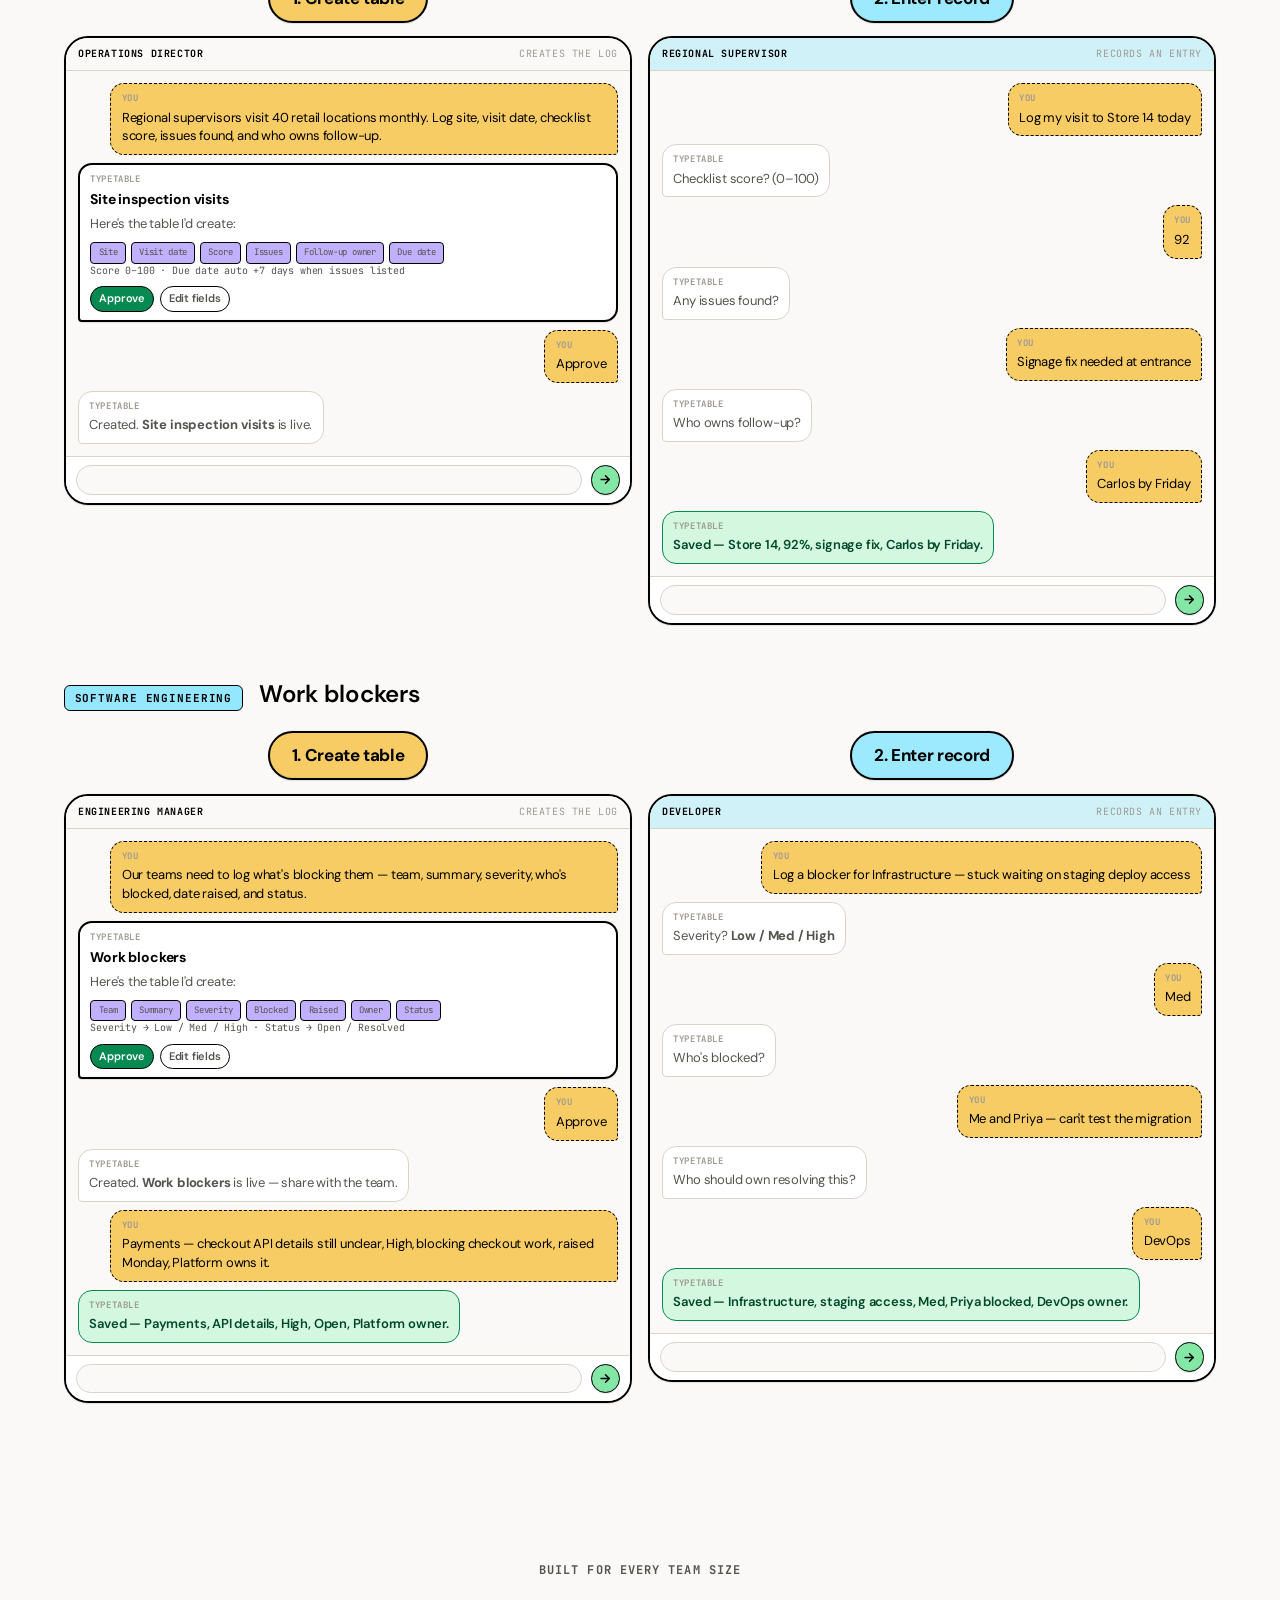
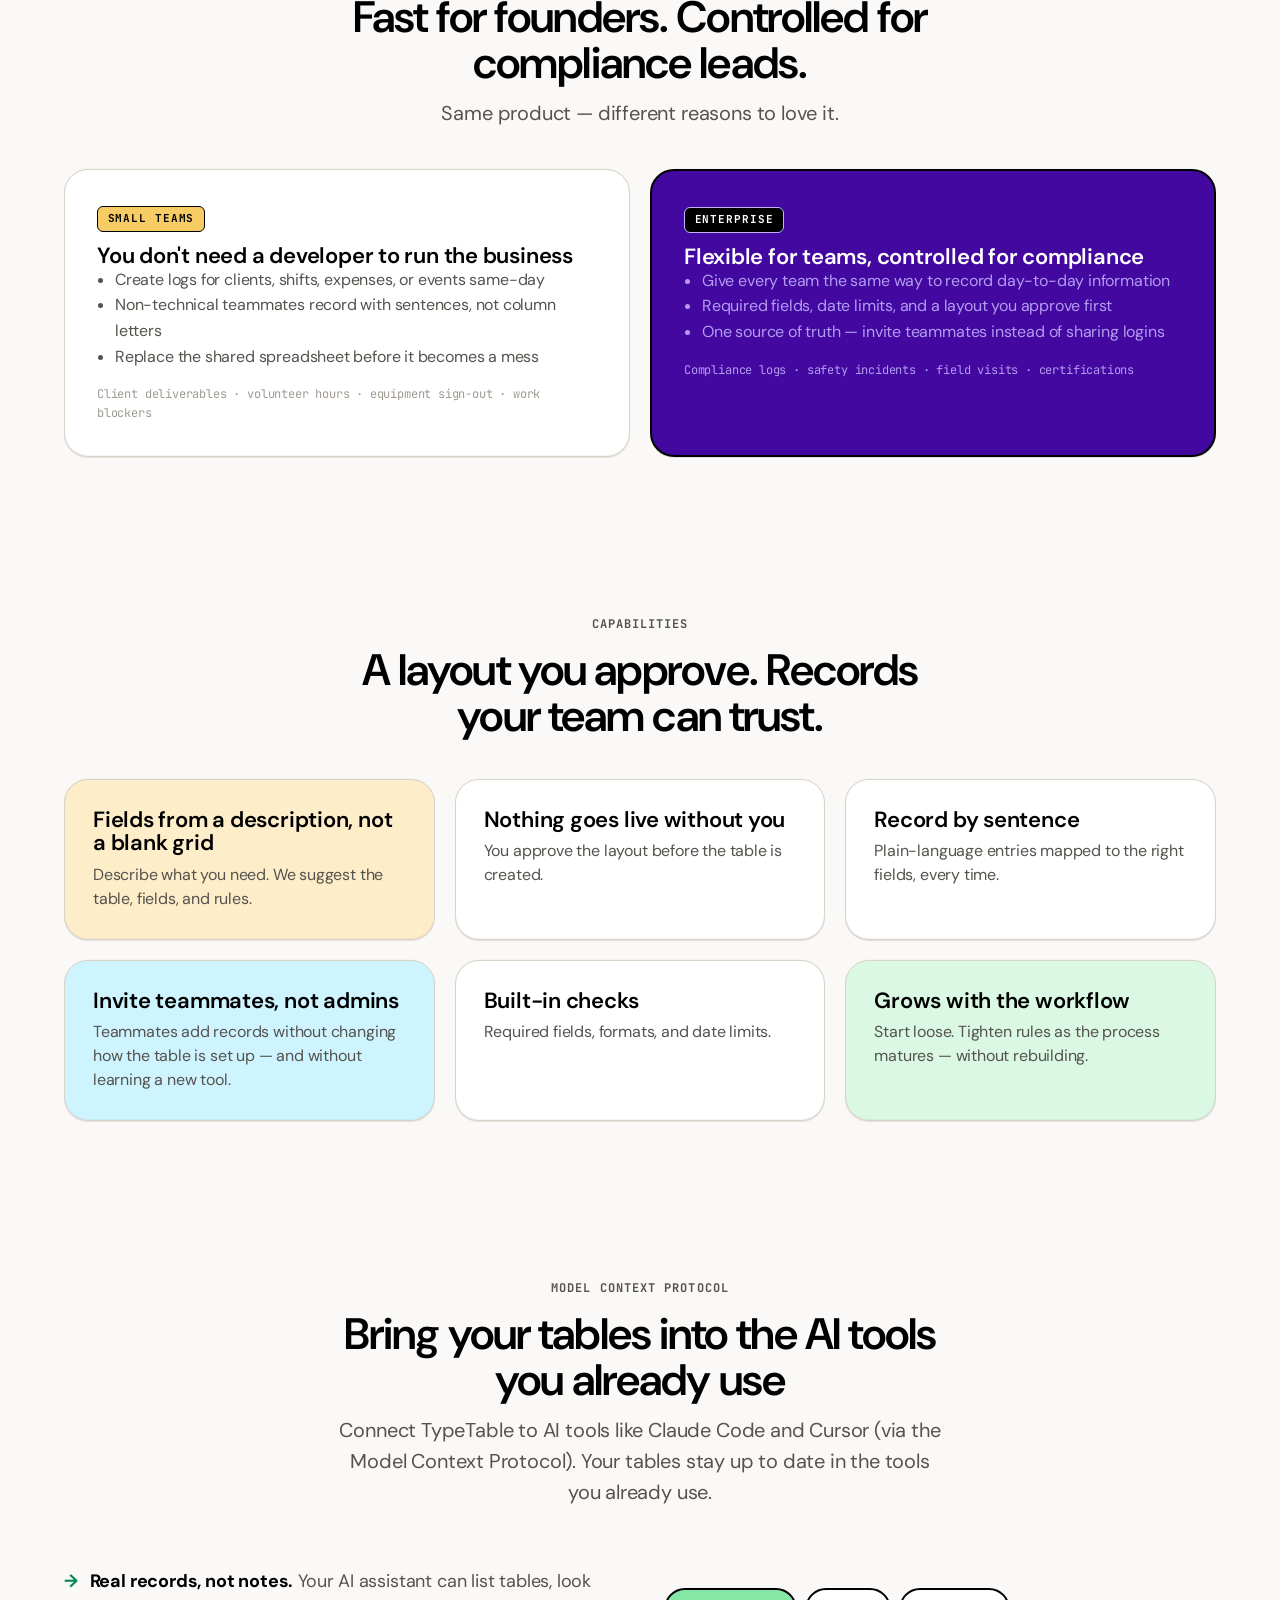
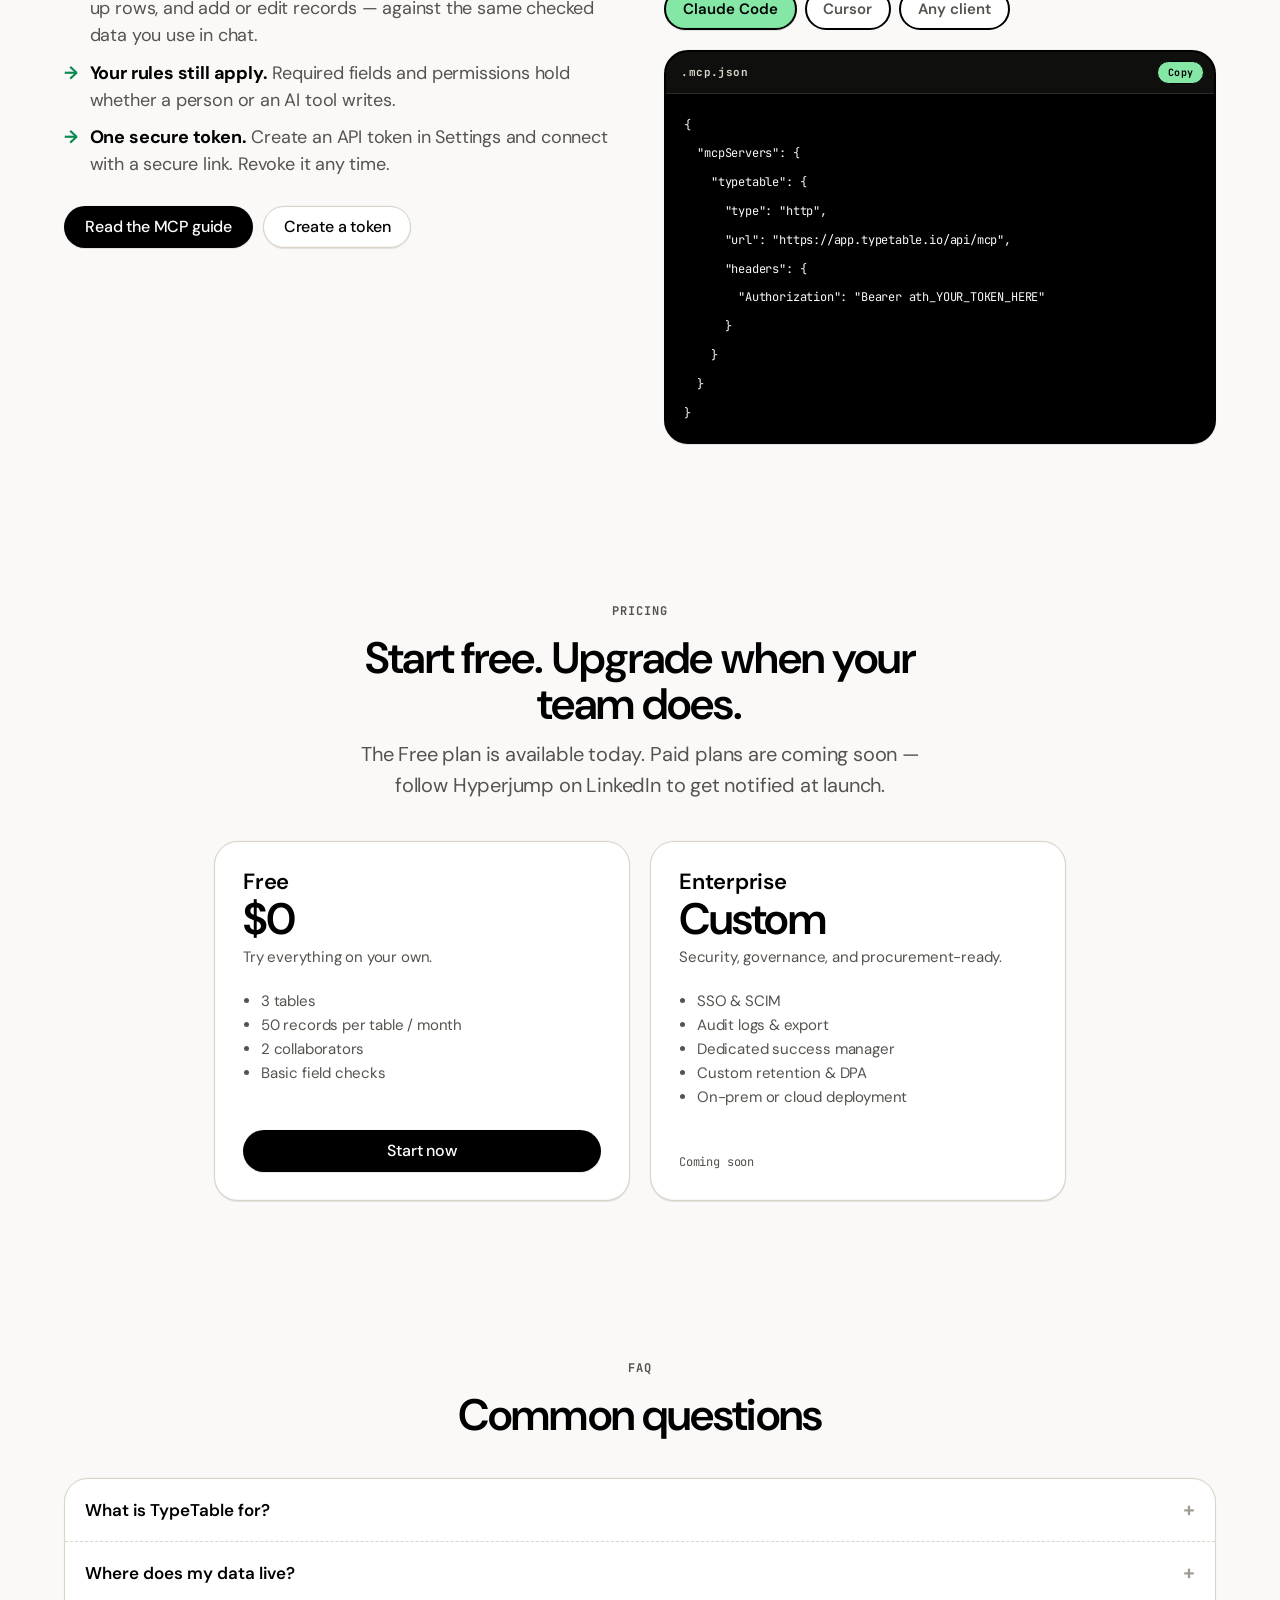
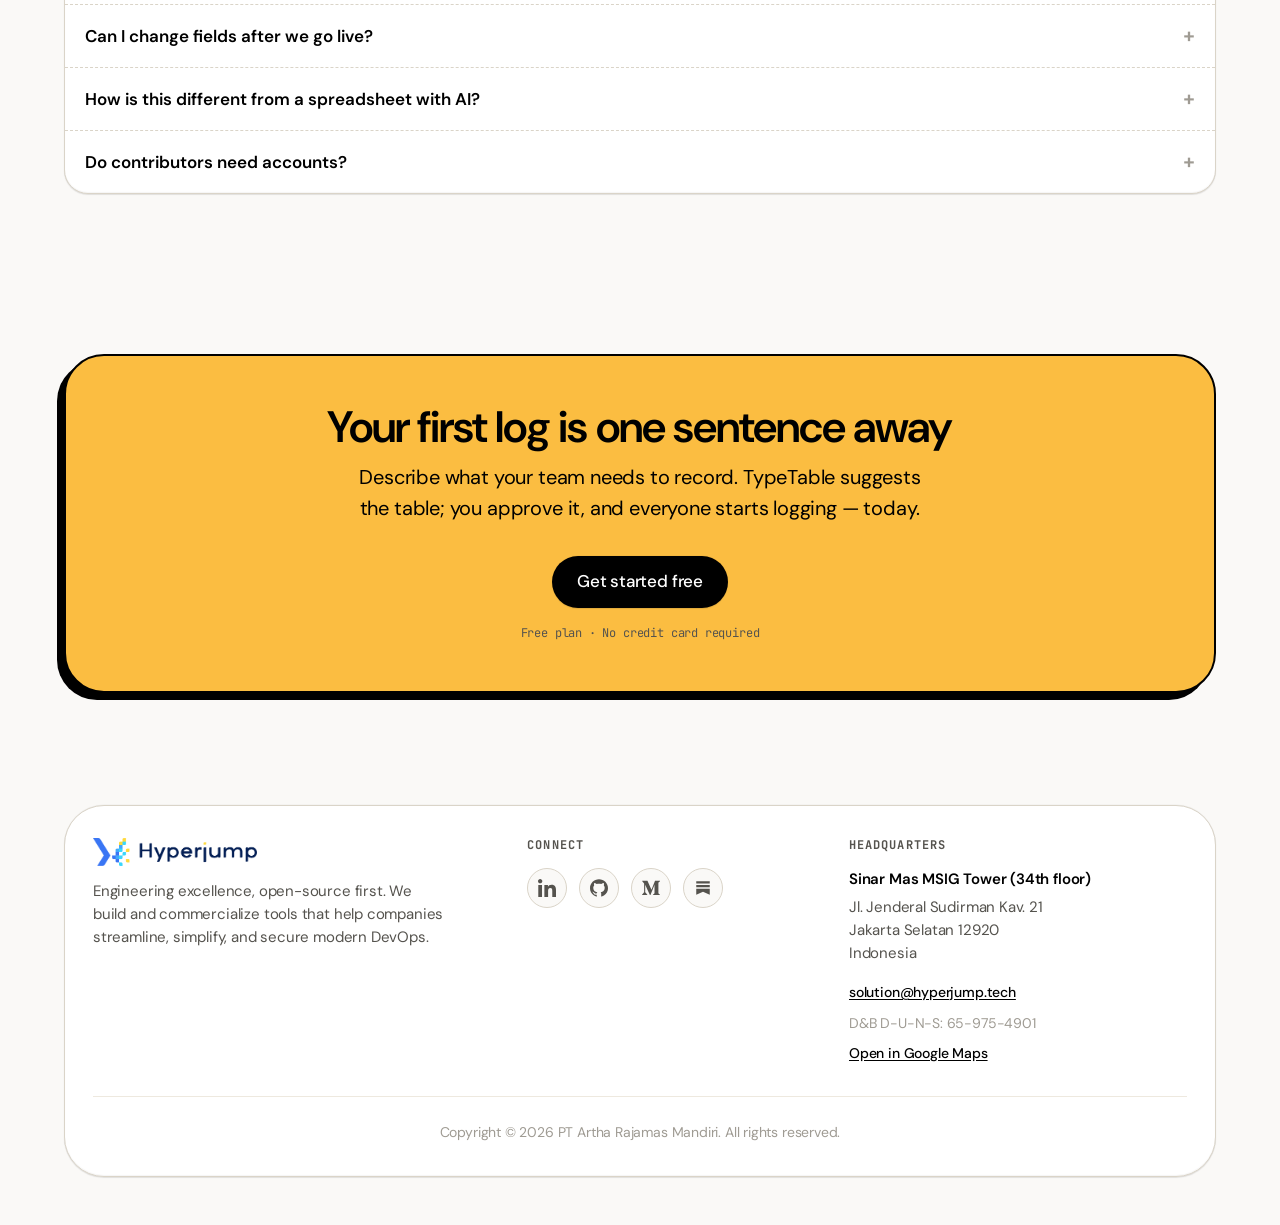
==== commit 377a18fa: "Update use-case pages and metadata across the site for clarity and consistency. Revise descriptions " ====
--- a/src/index.html
+++ b/src/index.html
@@ -6,7 +6,7 @@
     <title>TypeTable — Say what to record. Fill it in instantly.</title>
     <meta
       name="description"
-      content="Describe what your team needs to log. TypeTable builds the table, enforces the rules, and lets everyone add records in plain language. No spreadsheet design. No dev ticket."
+      content="Describe what your team needs to log. TypeTable builds the table, checks every entry, and lets everyone add records in plain language. No waiting on engineering."
     />
     <link rel="canonical" href="https://typetable.io/" />
 
@@ -19,7 +19,7 @@
     />
     <meta
       property="og:description"
-      content="Describe what your team needs to log. TypeTable builds the table, enforces the rules, and lets everyone add records in plain language. No spreadsheet design. No dev ticket."
+      content="Describe what your team needs to log. TypeTable builds the table, checks every entry, and lets everyone add records in plain language. No waiting on engineering."
     />
     <meta
       property="og:image"
@@ -29,7 +29,7 @@
     <meta property="og:image:height" content="1260" />
     <meta
       property="og:image:alt"
-      content="TypeTable — say what to record, fill it in instantly. A described request turns into a proposed Safety incidents table with fields and rules."
+      content="TypeTable — say what to record, fill it in instantly. A described request turns into a Safety incidents table with fields and rules for you to approve."
     />
 
     <meta name="twitter:card" content="summary_large_image" />
@@ -39,7 +39,7 @@
     />
     <meta
       name="twitter:description"
-      content="Describe what your team needs to log. TypeTable builds the table, enforces the rules, and lets everyone add records in plain language."
+      content="Describe what your team needs to log. TypeTable builds the table, checks every entry, and lets everyone add records in plain language."
     />
     <meta
       name="twitter:image"
@@ -197,12 +197,13 @@
                 <span class="highlight">Fill it in instantly.</span>
               </h1>
               <p class="lead">
-                Describe what your team keeps re-typing into a sheet —
-                incidents, site visits, certifications, deliverables. TypeTable
-                proposes the table, enforces the rules, and lets
+                You describe the log. TypeTable builds the table — fields,
+                rules, and all. From then on,
                 <span class="marker"
-                  >everyone add records in plain language</span
-                >. No spreadsheet design. No dev ticket.
+                  >anyone adds a record in plain language</span
+                >
+                and it lands in the right columns. Built for teams that outgrew
+                the shared spreadsheet.
               </p>
               <div class="hero-actions">
                 <a
@@ -231,7 +232,7 @@
                   </p>
                 </article>
                 <article class="demo-card demo-card--schema">
-                  <span class="demo-who">TypeTable · proposed schema</span>
+                  <span class="demo-who">TypeTable · suggested table</span>
                   <p><strong>Safety incidents</strong></p>
                   <ul class="field-pills">
                     <li>Date</li>
@@ -269,20 +270,23 @@
             <div class="compare-item">
               <h3>Not a generic chatbot</h3>
               <p>
-                It creates your storage and writes your data — not one-off
-                answers in a thread.
+                It saves real records to a table — not one-off replies you lose
+                in chat.
               </p>
             </div>
             <div class="compare-item">
               <h3>Not a blank spreadsheet</h3>
               <p>
-                Structure and rules come with the log, not after months of
-                broken formulas.
+                Columns and rules come with the log, not after months of broken
+                formulas.
               </p>
             </div>
             <div class="compare-item">
               <h3>Not a custom internal app</h3>
-              <p>Operational logging that ships the day the need shows up.</p>
+              <p>
+                No waiting on engineering. Describe the log and your team starts
+                recording the same day.
+              </p>
             </div>
           </div>
         </div>
@@ -291,7 +295,7 @@
       <section id="how" class="how-band">
         <div class="section-head wrap">
           <p class="label">How it works</p>
-          <h2>From intent to shared records in three steps</h2>
+          <h2>From description to shared records in three steps</h2>
         </div>
         <ol class="steps wrap">
           <li class="step">
@@ -304,11 +308,11 @@
           </li>
           <li class="step">
             <span class="step-num" aria-hidden="true">2</span>
-            <h3>Review and approve the structure</h3>
+            <h3>Review and approve the layout</h3>
             <p>
-              We propose a name, fields, and validation rules. You tweak or
-              approve. Storage is created on the backend — nothing goes live
-              without you.
+              We suggest a name, fields, and entry rules. You tweak or approve.
+              The table is created behind the scenes — nothing goes live without
+              you.
             </p>
           </li>
           <li class="step">
@@ -316,7 +320,7 @@
             <h3>Fill it in instantly</h3>
             <p>
               Add records in plain language. Invite teammates to add their own.
-              Validation and time rules apply automatically.
+              Entry rules and date limits apply automatically.
             </p>
           </li>
         </ol>
@@ -329,9 +333,9 @@
           <p class="lead">
             TypeTable builds the
             <strong>logs your team keeps re-typing</strong>. You describe what
-            to record; we generate the table, the fields, and the rules
-            <strong>instantly</strong> — and give your team a plain-language way
-            to add entries.
+            to record; TypeTable builds the table, fields, and rules
+            <strong>right away</strong> — and gives your team a plain-language
+            way to add entries.
           </p>
         </div>
         <div class="use-cases-stack wrap">
@@ -589,7 +593,7 @@
           <article class="use-case-block">
             <div class="use-case-head">
               <span class="use-case-tag">Software engineering</span>
-              <h3>Sprint blockers</h3>
+              <h3>Work blockers</h3>
             </div>
             <div class="use-case-chats">
               <div class="use-case-chat-col">
@@ -598,7 +602,7 @@
                 >
                 <div
                   class="chat chat--creator"
-                  aria-label="Creator chat: sprint blockers"
+                  aria-label="Creator chat: work blockers"
                 >
                   <div class="chat-bar">
                     <strong>Engineering manager</strong>
@@ -608,14 +612,14 @@
                     <div class="chat-msg chat-msg--user">
                       <span class="chat-msg-label">You</span>
                       <p>
-                        Our dev teams need to log sprint blockers — team,
+                        Our teams need to log what's blocking them — team,
                         summary, severity, who's blocked, date raised, and
                         status.
                       </p>
                     </div>
                     <div class="chat-msg chat-msg--bot chat-msg--schema">
                       <span class="chat-msg-label">TypeTable</span>
-                      <strong>Sprint blockers</strong>
+                      <strong>Work blockers</strong>
                       <p>Here's the table I'd create:</p>
                       <ul class="chat-pills">
                         <li>Team</li>
@@ -643,21 +647,21 @@
                     <div class="chat-msg chat-msg--bot">
                       <span class="chat-msg-label">TypeTable</span>
                       <p>
-                        Created. <strong>Sprint blockers</strong> is live —
-                        share with your squads.
-                      </p>
-                    </div>
-                    <div class="chat-msg chat-msg--user">
-                      <span class="chat-msg-label">You</span>
-                      <p>
-                        Payments — platform API schema still undefined, High,
+                        Created. <strong>Work blockers</strong> is live — share
+                        with the team.
+                      </p>
+                    </div>
+                    <div class="chat-msg chat-msg--user">
+                      <span class="chat-msg-label">You</span>
+                      <p>
+                        Payments — checkout API details still unclear, High,
                         blocking checkout work, raised Monday, Platform owns it.
                       </p>
                     </div>
                     <div class="chat-msg chat-msg--success">
                       <span class="chat-msg-label">TypeTable</span>
                       <p>
-                        Saved — Payments, API schema, High, Open, Platform
+                        Saved — Payments, API details, High, Open, Platform
                         owner.
                       </p>
                     </div>
@@ -671,7 +675,7 @@
                 >
                 <div
                   class="chat chat--contributor"
-                  aria-label="Contributor chat: sprint blockers"
+                  aria-label="Contributor chat: work blockers"
                 >
                   <div class="chat-bar">
                     <strong>Developer</strong>
@@ -749,21 +753,22 @@
               <li>Replace the shared spreadsheet before it becomes a mess</li>
             </ul>
             <p class="audience-examples">
-              Client deliverables · volunteer hours · equipment sign-out ·
-              sprint blockers
+              Client deliverables · volunteer hours · equipment sign-out · work
+              blockers
             </p>
           </article>
           <article class="audience-card audience-card--enterprise">
             <span class="audience-tag">Enterprise</span>
-            <h3>Governed flexibility without another IT project</h3>
+            <h3>Flexible for teams, controlled for compliance</h3>
             <ul class="audience-list">
-              <li>Standardize how teams capture operational data</li>
               <li>
-                Field validation, time-bound entry, structure you approve first
+                Give every team the same way to record day-to-day information
               </li>
               <li>
-                One source of truth — invite contributors instead of sharing
-                logins
+                Required fields, date limits, and a layout you approve first
+              </li>
+              <li>
+                One source of truth — invite teammates instead of sharing logins
               </li>
             </ul>
             <p class="audience-examples">
@@ -776,18 +781,18 @@
       <section id="features" class="section">
         <div class="section-head wrap">
           <p class="label">Capabilities</p>
-          <h2>Structure you approve. Data your team can trust.</h2>
+          <h2>A layout you approve. Records your team can trust.</h2>
         </div>
         <div class="feature-bento wrap">
           <article class="feature">
-            <h3>Schema from intent, not from a blank grid</h3>
+            <h3>Fields from a description, not a blank grid</h3>
             <p>
-              Describe the workflow. We propose the table, fields, and rules.
+              Describe what you need. We suggest the table, fields, and rules.
             </p>
           </article>
           <article class="feature">
             <h3>Nothing goes live without you</h3>
-            <p>You approve the schema before storage is created.</p>
+            <p>You approve the layout before the table is created.</p>
           </article>
           <article class="feature">
             <h3>Record by sentence</h3>
@@ -796,15 +801,15 @@
             </p>
           </article>
           <article class="feature">
-            <h3>Invite contributors, not admins</h3>
+            <h3>Invite teammates, not admins</h3>
             <p>
-              Teammates add records without touching the underlying schema — and
-              without learning a new tool.
+              Teammates add records without changing how the table is set up —
+              and without learning a new tool.
             </p>
           </article>
           <article class="feature">
-            <h3>Guardrails built in</h3>
-            <p>Validation, required fields, formats, and time windows.</p>
+            <h3>Built-in checks</h3>
+            <p>Required fields, formats, and date limits.</p>
           </article>
           <article class="feature">
             <h3>Grows with the workflow</h3>
@@ -821,26 +826,26 @@
           <p class="label">Model Context Protocol</p>
           <h2>Bring your tables into the AI tools you already use</h2>
           <p class="lead">
-            TypeTable speaks MCP. Connect Claude Code, Cursor, or any
-            MCP&#8209;compatible client and let your agents read and update your
-            tables — your data becomes structured memory any AI can use.
+            Connect TypeTable to AI tools like Claude Code and Cursor (via the
+            Model Context Protocol). Your tables stay up to date in the tools
+            you already use.
           </p>
         </div>
         <div class="mcp-split wrap">
           <div class="mcp-copy">
             <ul class="mcp-points">
               <li>
-                <strong>Real records, not notes.</strong> Agents list tables,
-                query rows, and add or edit records — against the same validated
-                data you use in chat.
+                <strong>Real records, not notes.</strong> Your AI assistant can
+                list tables, look up rows, and add or edit records — against the
+                same checked data you use in chat.
               </li>
               <li>
-                <strong>Your rules still apply.</strong> Types, required fields,
-                and permissions hold whether a person or an agent writes.
+                <strong>Your rules still apply.</strong> Required fields and
+                permissions hold whether a person or an AI tool writes.
               </li>
               <li>
                 <strong>One secure token.</strong> Create an API token in
-                Settings and connect over Streamable HTTP. Revoke it any time.
+                Settings and connect with a secure link. Revoke it any time.
               </li>
             </ul>
             <div class="mcp-actions">
@@ -986,12 +991,12 @@
           <article class="price-card">
             <h3>Free</h3>
             <p class="price"><span>$0</span></p>
-            <p class="price-desc">Pilot the full loop on your own.</p>
+            <p class="price-desc">Try everything on your own.</p>
             <ul>
               <li>3 tables</li>
               <li>50 records per table / month</li>
               <li>2 collaborators</li>
-              <li>Basic validation</li>
+              <li>Basic field checks</li>
             </ul>
             <a
               href="https://app.typetable.io"
@@ -1050,7 +1055,7 @@
                 <p>
                   TypeTable is for the structured records your team keeps
                   re-typing into spreadsheets — describe what you need to track,
-                  and it builds the table, enforces the rules, and lets anyone
+                  and it builds the table, checks every entry, and lets anyone
                   add records in plain language. Teams use it for
                   <a href="use-cases/deal-pipeline.html">deal pipelines</a>,
                   <a href="use-cases/customer-feedback.html"
@@ -1073,9 +1078,10 @@
             <div class="faq-panel" hidden>
               <div class="faq-panel-inner">
                 <p>
-                  Each approved log gets dedicated storage on our backend. You
-                  review the schema before anything is created. Enterprise plans
-                  can discuss region and retention requirements with our team.
+                  Each approved log gets its own secure space on our servers.
+                  You review the layout before anything is created. Enterprise
+                  plans can discuss region and retention requirements with our
+                  team.
                 </p>
               </div>
             </div>
@@ -1087,7 +1093,7 @@
             <div class="faq-panel" hidden>
               <div class="faq-panel-inner">
                 <p>
-                  Yes. Add, rename, or tighten validation in conversation.
+                  Yes. Add, rename, or tighten the rules in conversation.
                   Existing records keep their history; new rules apply to future
                   entries unless you choose to backfill.
                 </p>
@@ -1102,9 +1108,9 @@
               <div class="faq-panel-inner">
                 <p>
                   Spreadsheets still need someone to design columns and police
-                  formats. TypeTable proposes structure from your intent,
-                  enforces rules on every entry, and gives contributors a single
-                  plain-language interface.
+                  formats. TypeTable suggests fields from your description and
+                  checks every entry against your rules — and gives teammates a
+                  single plain-language way to add records.
                 </p>
               </div>
             </div>
@@ -1117,9 +1123,8 @@
               <div class="faq-panel-inner">
                 <p>
                   Invite teammates by email. They add records in natural
-                  language without touching the underlying schema. Workspace
-                  owners control who can create logs vs. who can only add
-                  records.
+                  language without changing how the table is set up. Owners
+                  control who can create logs and who can only add records.
                 </p>
               </div>
             </div>
@@ -1131,8 +1136,8 @@
         <div class="cta-inner wrap">
           <h2>Your first log is one sentence away</h2>
           <p class="lead">
-            Describe what your team needs to record. TypeTable proposes the
-            table, you approve it, and everyone starts logging — today.
+            Describe what your team needs to record. TypeTable suggests the
+            table; you approve it, and everyone starts logging — today.
           </p>
           <a
             href="https://app.typetable.io"
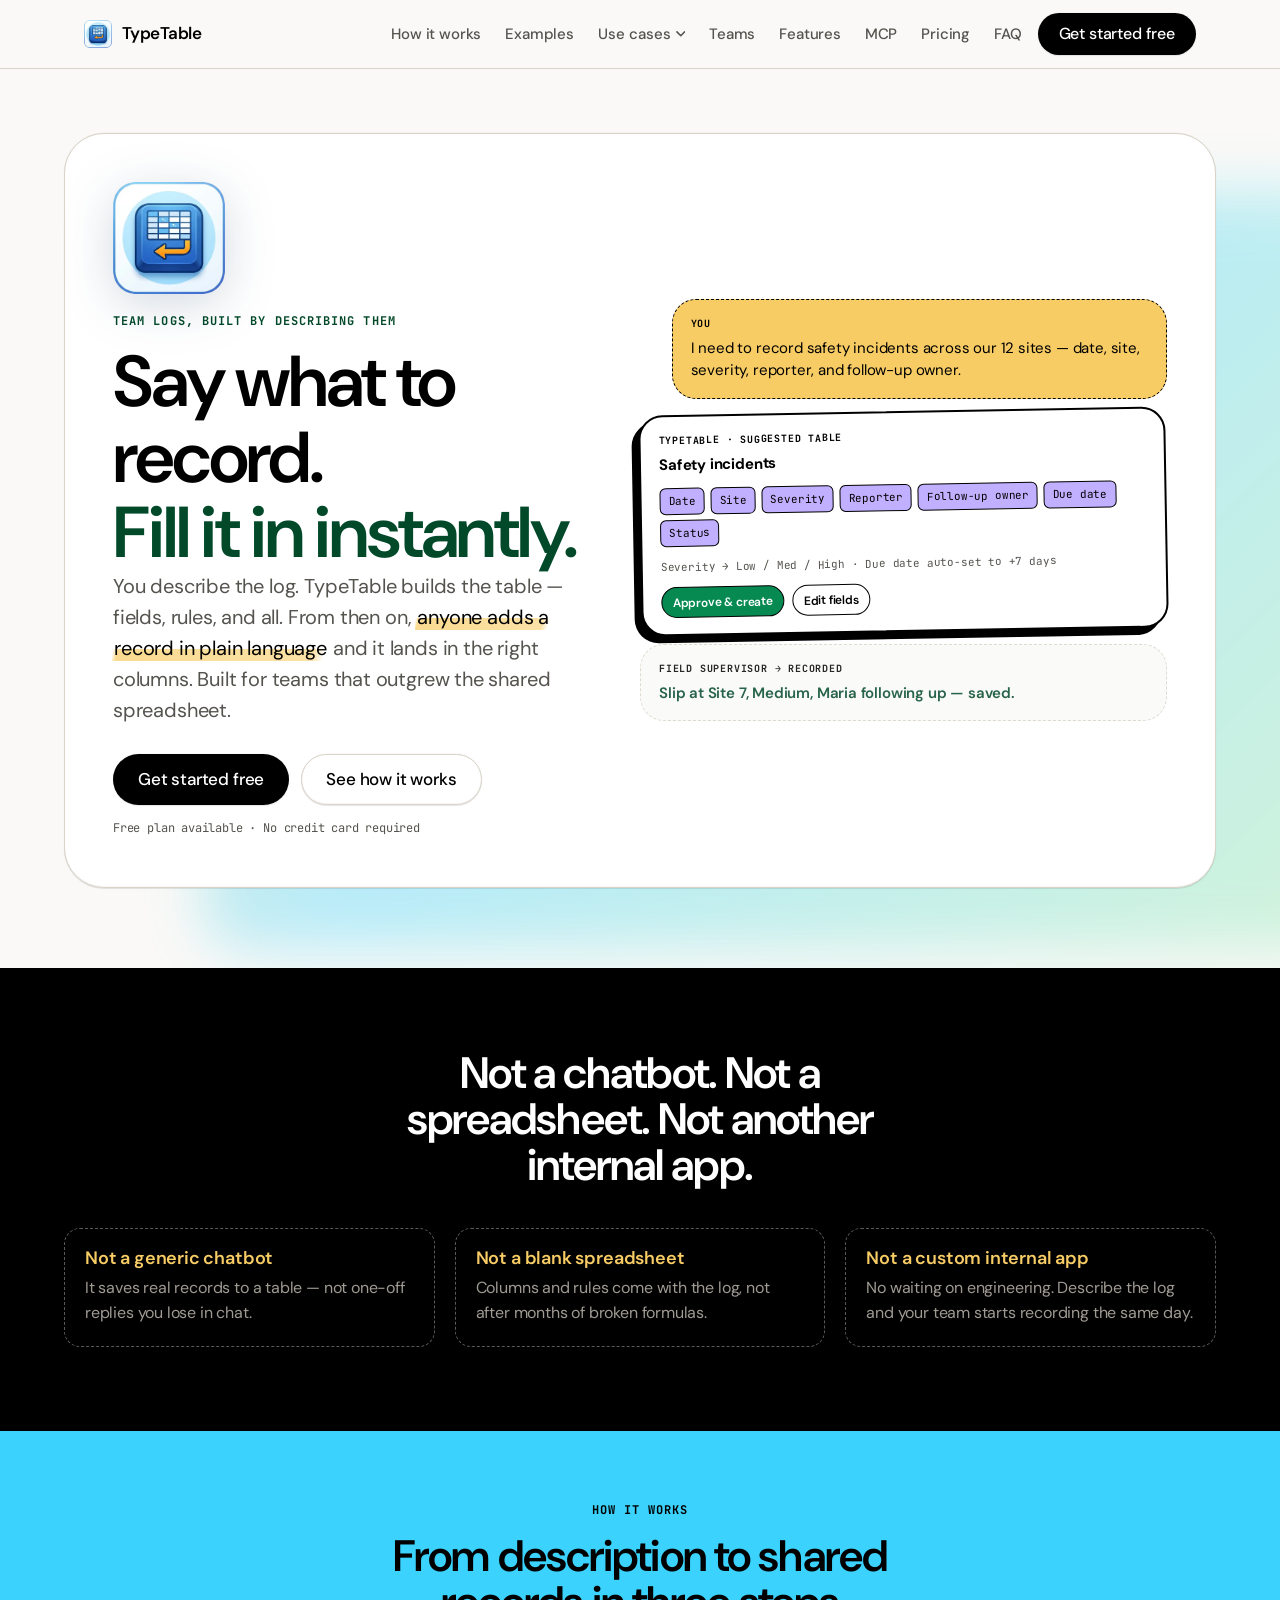
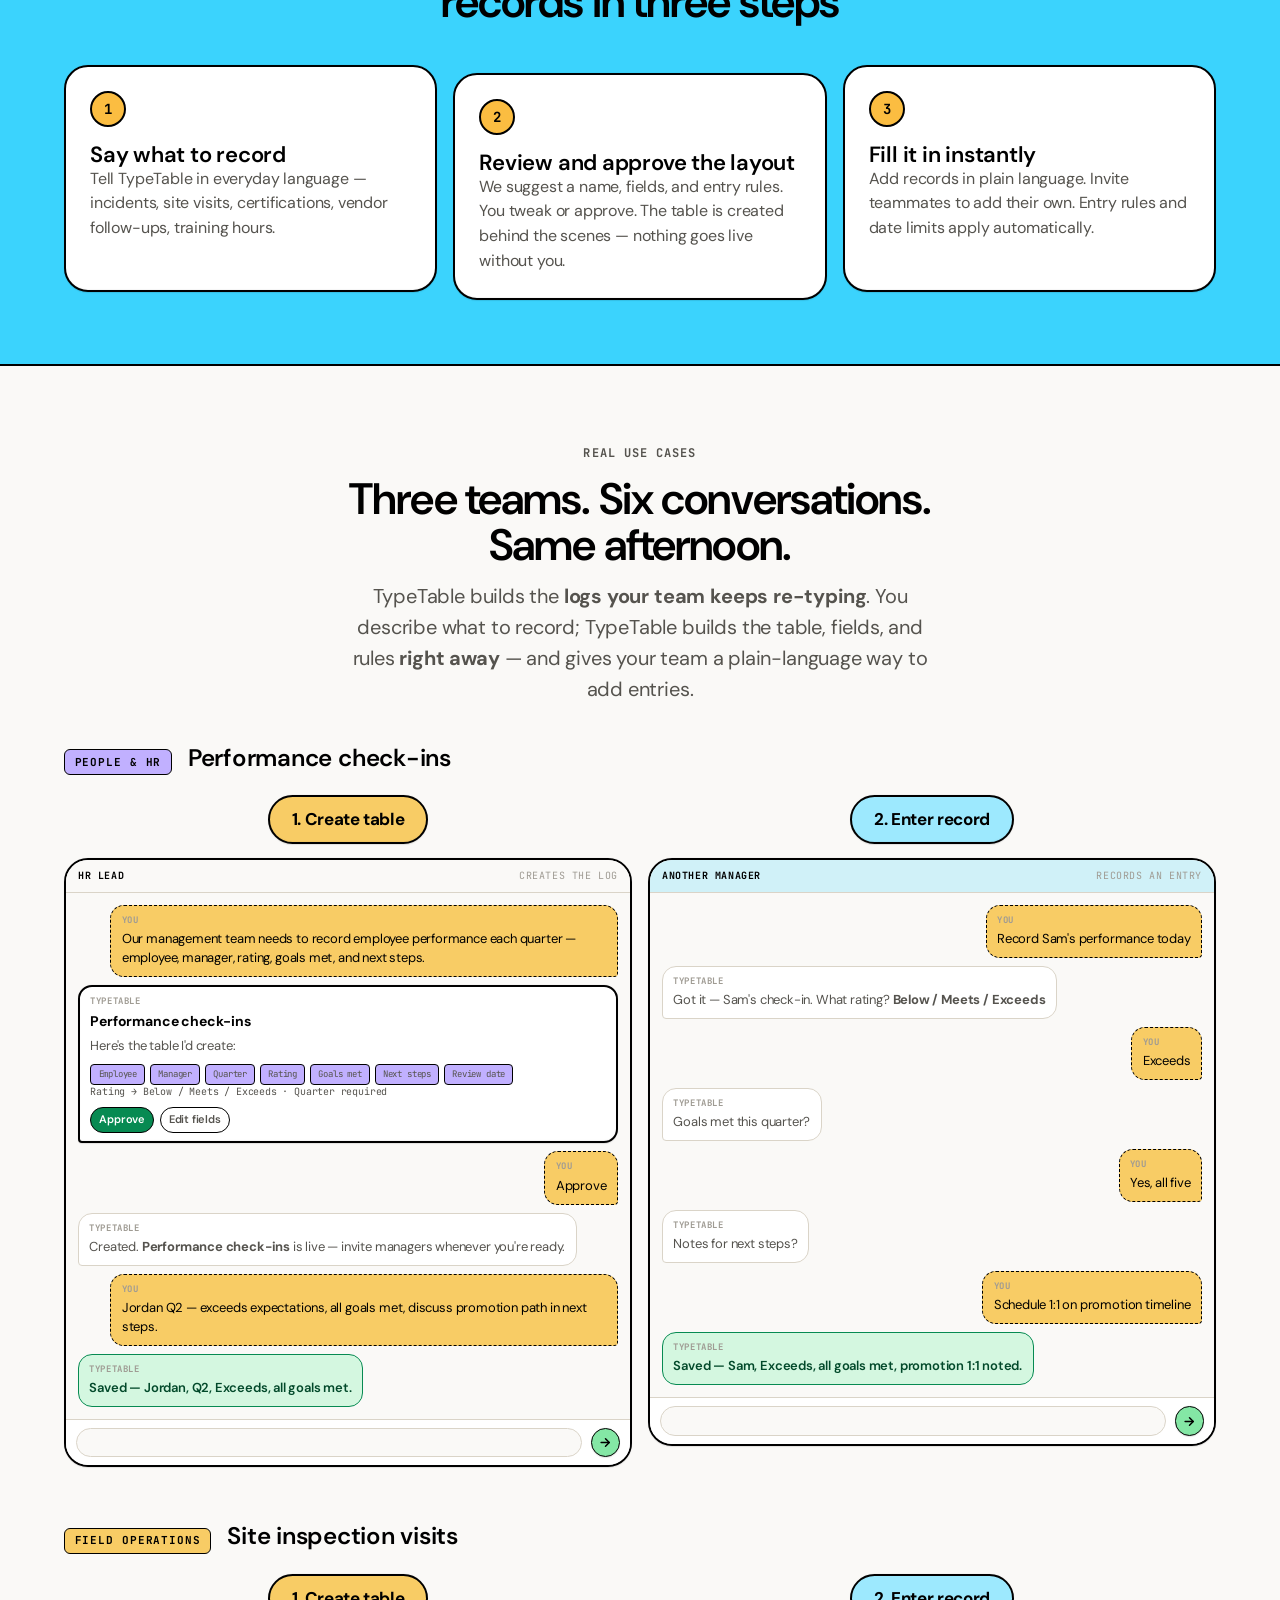
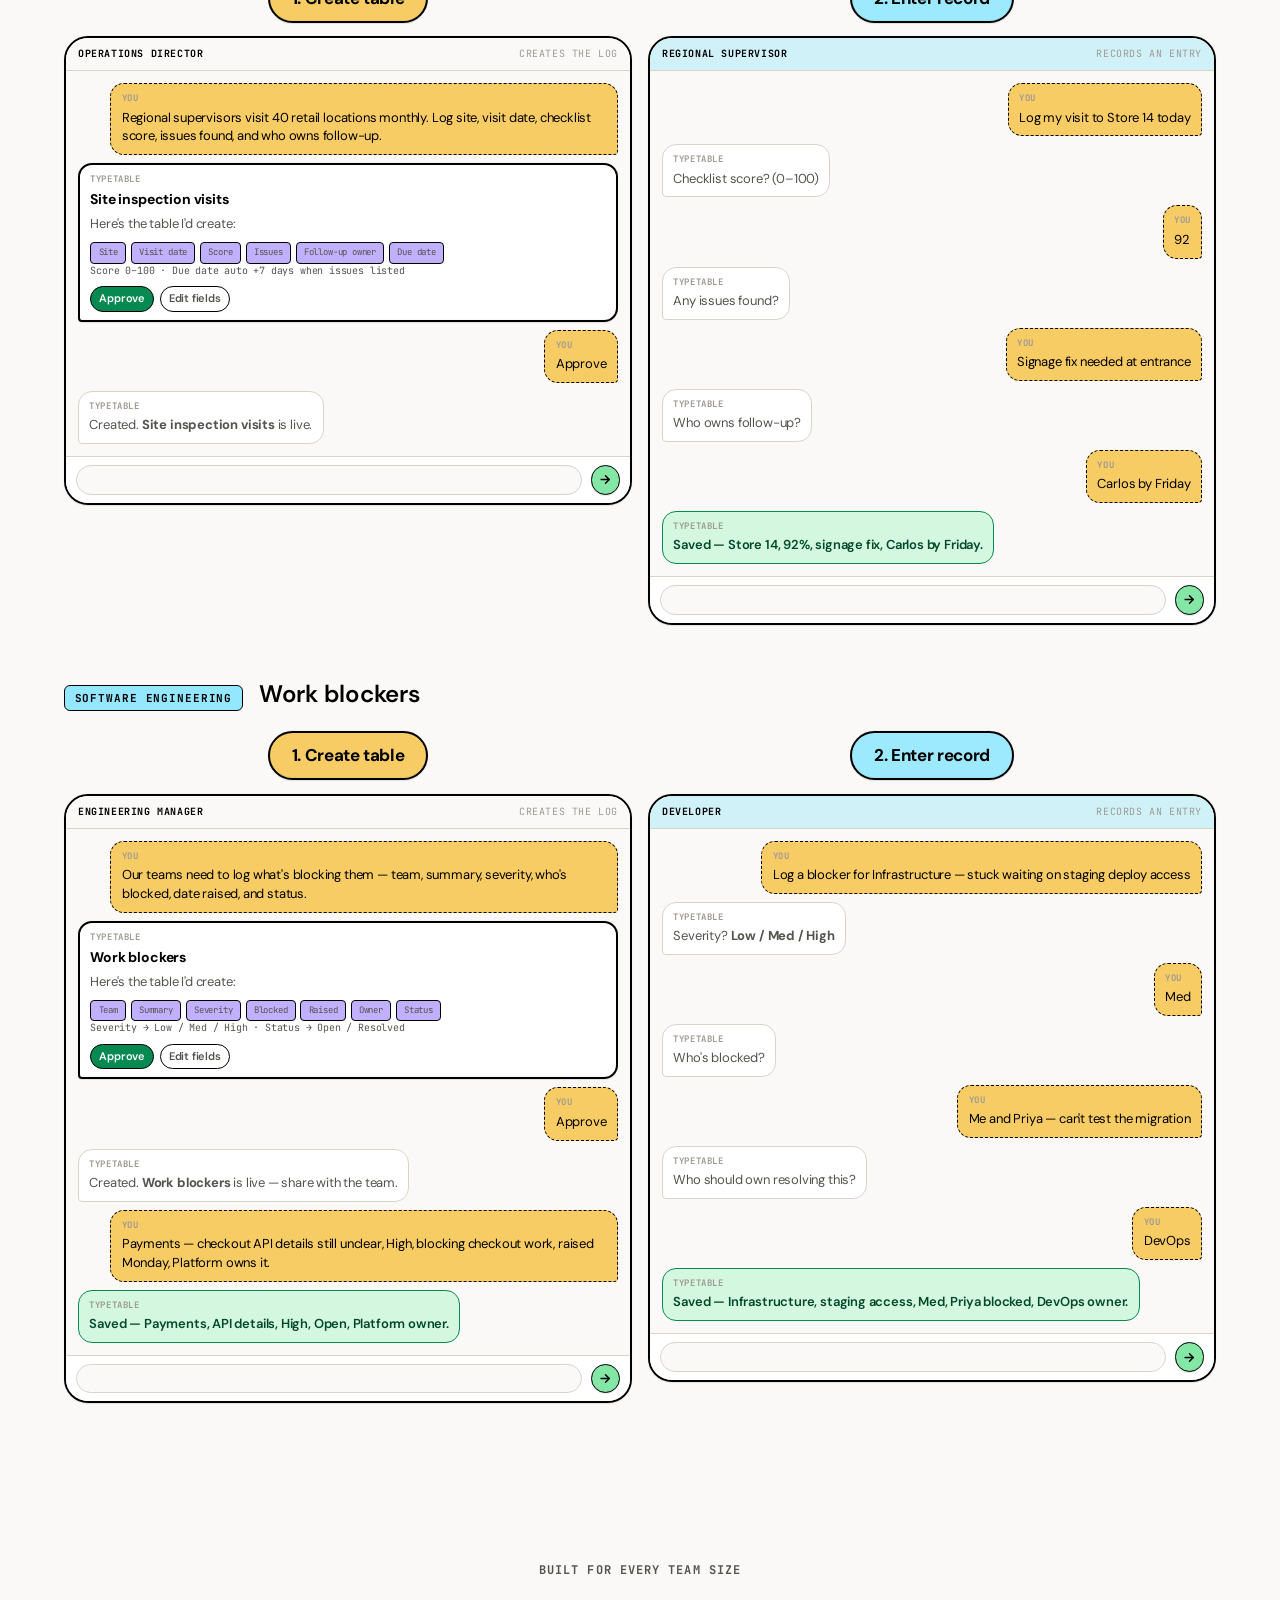
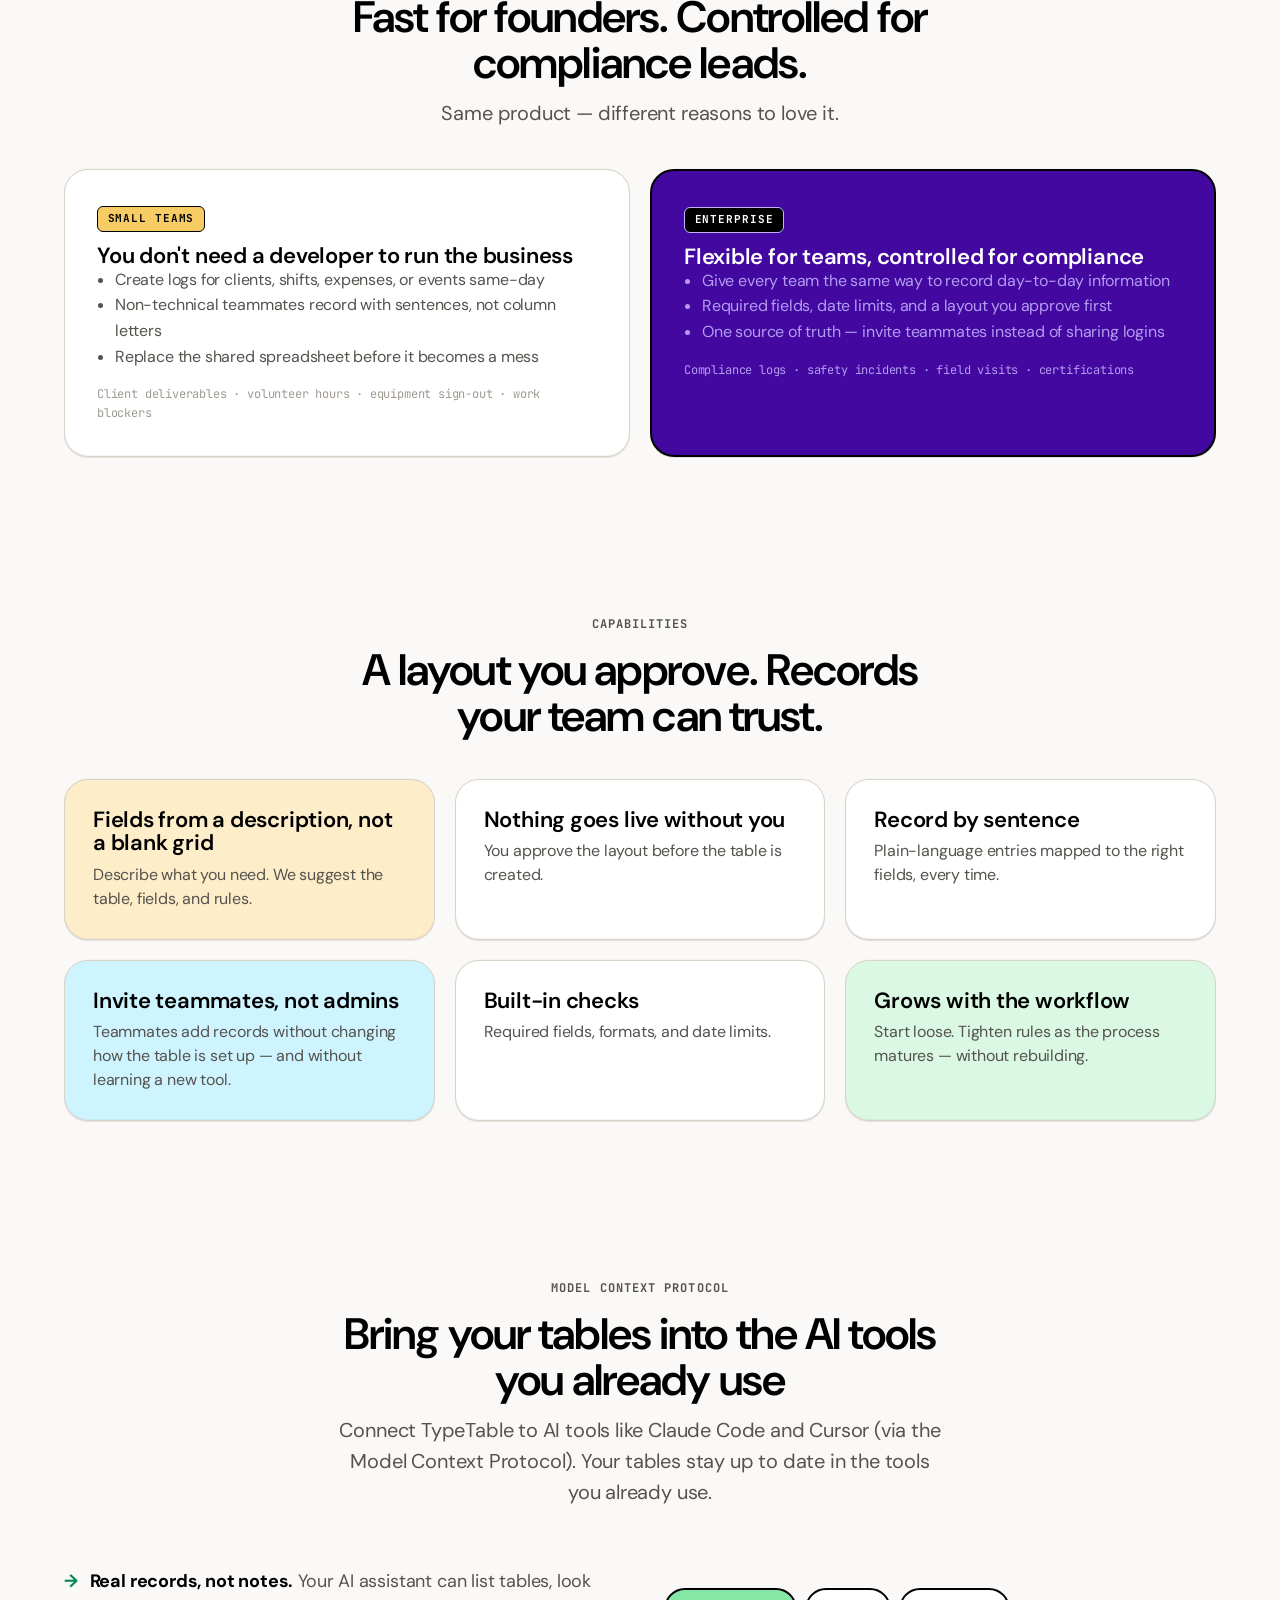
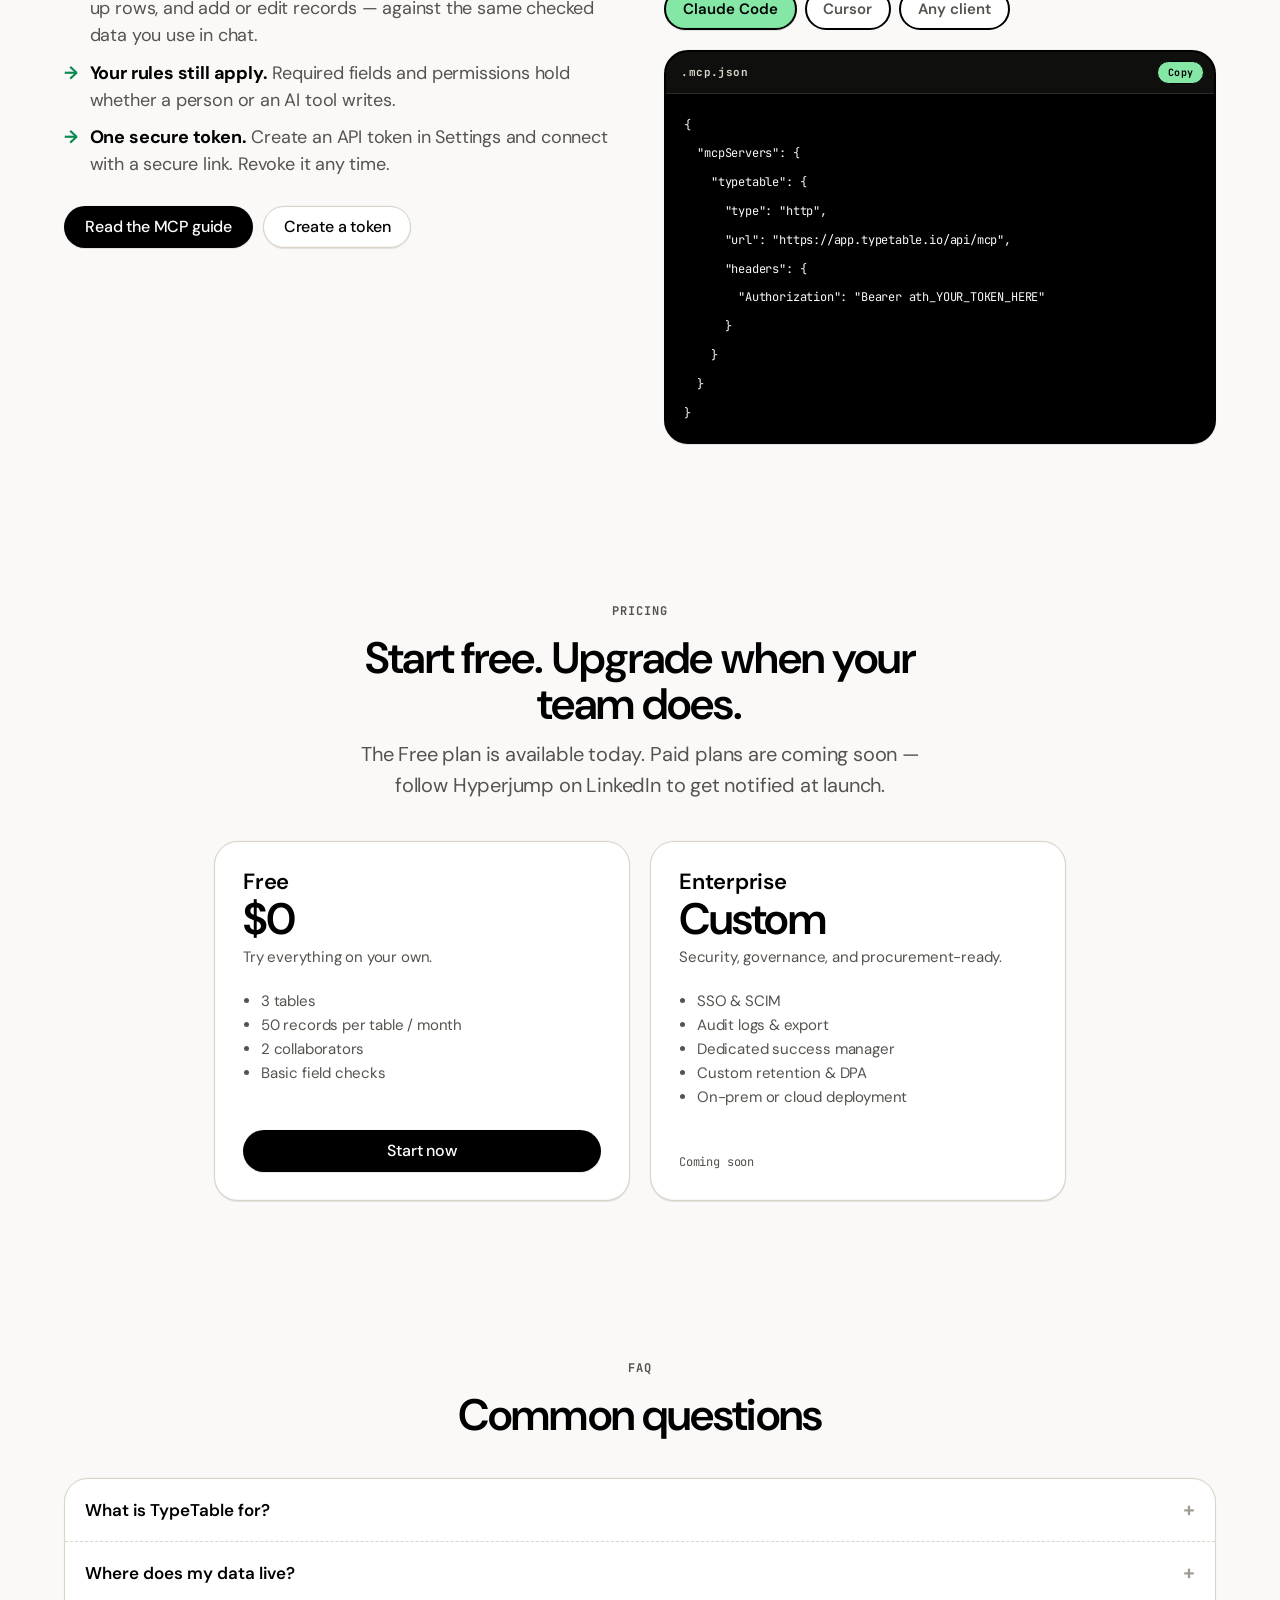
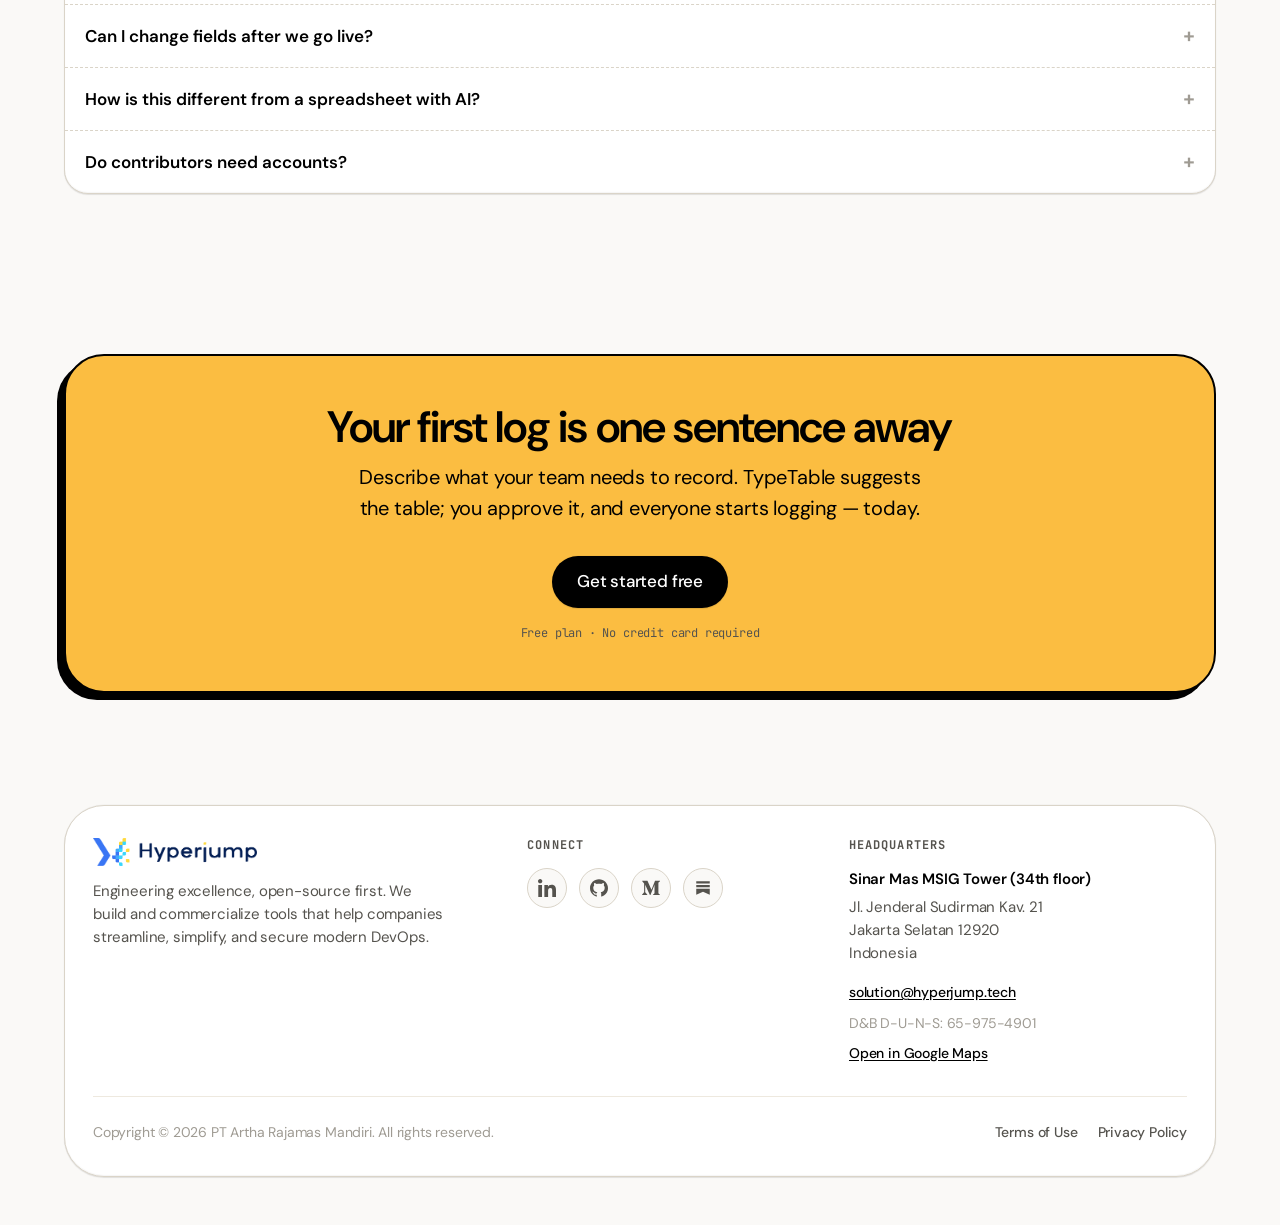
==== commit c9af4641: "Add Terms of Use and Privacy Policy pages Adds /terms and /privacy as directory-index pages carrying" ====
--- a/src/index.html
+++ b/src/index.html
@@ -1259,7 +1259,15 @@
         </div>
 
         <div class="footer-bottom">
-          <p>Copyright © 2026 PT Artha Rajamas Mandiri. All rights reserved.</p>
+          <div class="footer-bottom-inner">
+            <p>
+              Copyright © 2026 PT Artha Rajamas Mandiri. All rights reserved.
+            </p>
+            <nav class="footer-legal" aria-label="Legal">
+              <a href="/terms/">Terms of Use</a>
+              <a href="/privacy/">Privacy Policy</a>
+            </nav>
+          </div>
         </div>
       </div>
     </footer>
--- a/src/styles.css
+++ b/src/styles.css
@@ -1327,9 +1327,10 @@
   display: flex;
   flex-direction: column;
   gap: 2rem;
+  width: 100%;
   max-width: var(--max);
   margin: 0 auto;
-  padding: 2rem 1.75rem;
+  padding: 2rem 1.25rem;
   background: var(--white);
   border: 1px solid var(--oat);
   border-radius: var(--radius-section);
@@ -1344,6 +1345,9 @@
 }
 
 @media (min-width: 768px) {
+  .footer-shell {
+    padding: 2rem 1.75rem;
+  }
   .footer-grid {
     grid-template-columns: minmax(0, 1.4fr) minmax(0, 1fr) minmax(0, 1.2fr);
     gap: 2.5rem;
@@ -2626,3 +2630,221 @@
 .client-panel .mcp-facts {
   margin-top: 1rem;
 }
+
+/* ============================================================
+         Legal pages — terms, privacy
+         ============================================================ */
+
+.legal-hero {
+  padding: clamp(2.5rem, 6vw, 4rem) 1.25rem clamp(1.5rem, 3vw, 2rem);
+}
+
+.legal-hero .section-head {
+  max-width: 42rem;
+  margin-bottom: 0;
+}
+
+.legal-updated {
+  margin: 1.25rem 0 0;
+  font-family: var(--font-mono);
+  font-size: 0.75rem;
+  font-weight: 500;
+  letter-spacing: 0.06em;
+  text-transform: uppercase;
+  color: var(--charcoal);
+}
+
+.legal-section {
+  padding: 0 1.25rem clamp(3rem, 8vw, 5rem);
+}
+
+.legal-layout {
+  display: grid;
+  gap: 2rem;
+  max-width: var(--max);
+  margin-inline: auto;
+}
+
+.legal-toc {
+  padding: 1.5rem;
+  background: var(--white);
+  border: 2px solid var(--black);
+  border-radius: var(--radius-card);
+  box-shadow: var(--shadow-clay);
+}
+
+.legal-toc .label {
+  margin-bottom: 0.75rem;
+}
+
+.legal-toc-list {
+  display: flex;
+  flex-direction: column;
+  gap: 0.625rem;
+  margin: 0;
+  padding: 0;
+  list-style: none;
+  font-size: 0.9375rem;
+}
+
+.legal-toc-list a {
+  color: var(--charcoal);
+  font-weight: 500;
+  text-decoration: underline;
+  text-decoration-color: var(--oat);
+  text-underline-offset: 3px;
+}
+
+.legal-toc-list a:hover {
+  color: var(--black);
+  text-decoration-color: var(--black);
+}
+
+.legal-prose {
+  max-width: 44rem;
+  padding: clamp(1.75rem, 4vw, 2.75rem);
+  background: var(--white);
+  border: 2px solid var(--black);
+  border-radius: var(--radius-card);
+  box-shadow: var(--shadow-clay);
+}
+
+.legal-prose > *:first-child {
+  margin-top: 0;
+}
+
+.legal-prose > *:last-child {
+  margin-bottom: 0;
+}
+
+.legal-prose h2 {
+  margin: 2.75rem 0 1rem;
+  font-size: clamp(1.5rem, 3vw, 1.875rem);
+  scroll-margin-top: 6rem;
+}
+
+.legal-prose h3 {
+  margin: 2rem 0 0.625rem;
+  font-size: 1.125rem;
+}
+
+.legal-prose p {
+  margin: 0 0 1.125rem;
+  font-size: 1.0625rem;
+  line-height: 1.65;
+  color: var(--charcoal);
+}
+
+.legal-prose ul {
+  margin: 0 0 1.5rem;
+  padding-left: 1.25rem;
+}
+
+.legal-prose li {
+  margin-bottom: 0.625rem;
+  font-size: 1.0625rem;
+  line-height: 1.6;
+  color: var(--charcoal);
+}
+
+.legal-prose li::marker {
+  color: var(--silver);
+}
+
+.legal-prose strong {
+  color: var(--black);
+  font-weight: 600;
+}
+
+.legal-prose code {
+  padding: 0.1rem 0.35rem;
+  font-family: var(--font-mono);
+  font-size: 0.875em;
+  color: var(--black);
+  background: var(--oat-light);
+  border-radius: 6px;
+}
+
+.legal-prose a {
+  color: var(--black);
+  font-weight: 500;
+  text-decoration: underline;
+  text-underline-offset: 2px;
+}
+
+.legal-prose a:hover {
+  color: var(--ube-800);
+}
+
+.legal-callout {
+  margin: 0 0 1.5rem;
+  padding: 1.125rem 1.25rem;
+  background: var(--cream);
+  border: 1px dashed var(--oat);
+  border-radius: 16px;
+}
+
+.legal-callout p {
+  margin: 0;
+  font-size: 1rem;
+  color: var(--black);
+}
+
+.legal-divider {
+  margin: 2.5rem 0 0;
+  padding-top: 1.75rem;
+  border-top: 1px solid var(--oat-light);
+}
+
+.legal-divider p {
+  margin: 0;
+  font-size: 0.9375rem;
+}
+
+@media (min-width: 960px) {
+  .legal-layout {
+    grid-template-columns: 17rem minmax(0, 1fr);
+    gap: 3rem;
+    align-items: start;
+  }
+  .legal-toc {
+    position: sticky;
+    top: 5.75rem;
+  }
+  .legal-prose {
+    max-width: none;
+  }
+}
+
+/* Footer legal links */
+.footer-bottom-inner {
+  display: flex;
+  flex-direction: column;
+  align-items: center;
+  gap: 0.75rem;
+}
+
+.footer-legal {
+  display: flex;
+  flex-wrap: wrap;
+  justify-content: center;
+  gap: 1.25rem;
+}
+
+.footer-legal a {
+  color: var(--charcoal);
+  font-weight: 500;
+}
+
+.footer-legal a:hover {
+  color: var(--black);
+  text-decoration: underline;
+  text-underline-offset: 3px;
+}
+
+@media (min-width: 720px) {
+  .footer-bottom-inner {
+    flex-direction: row;
+    justify-content: space-between;
+  }
+}
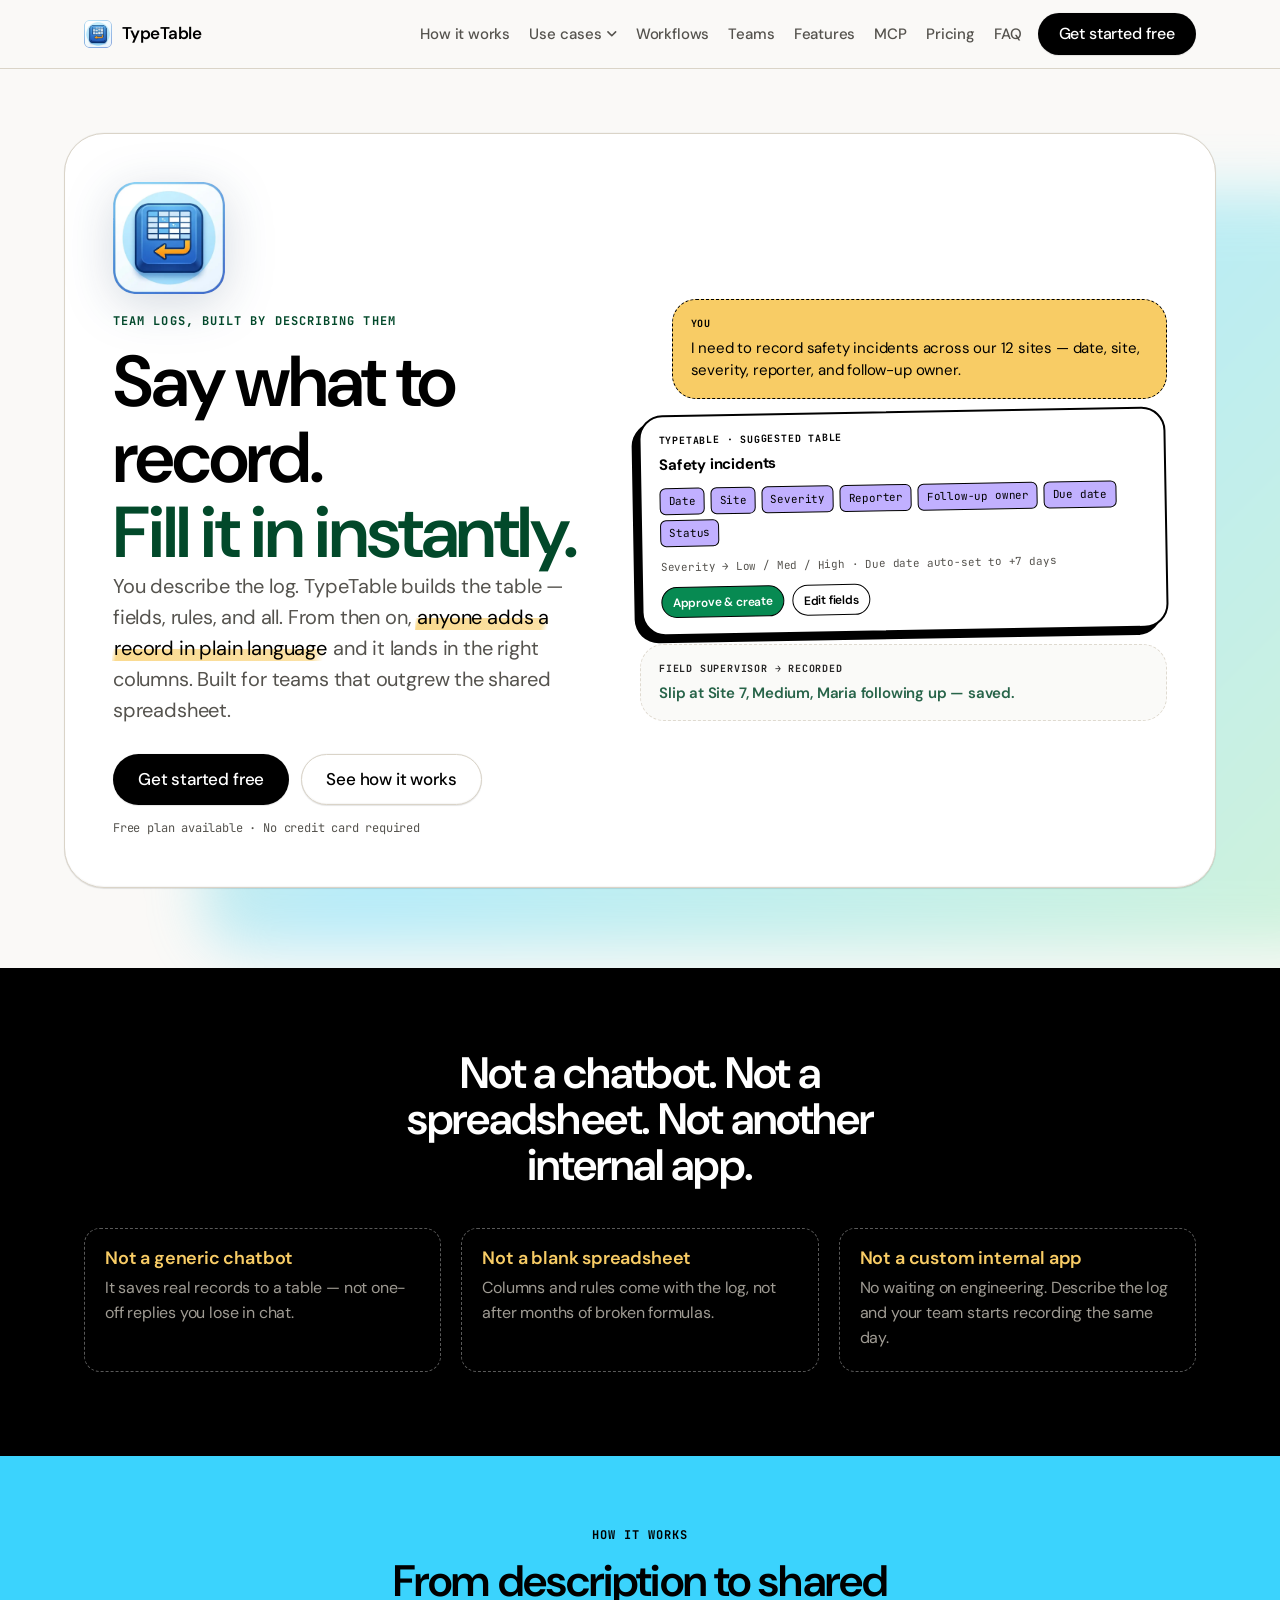
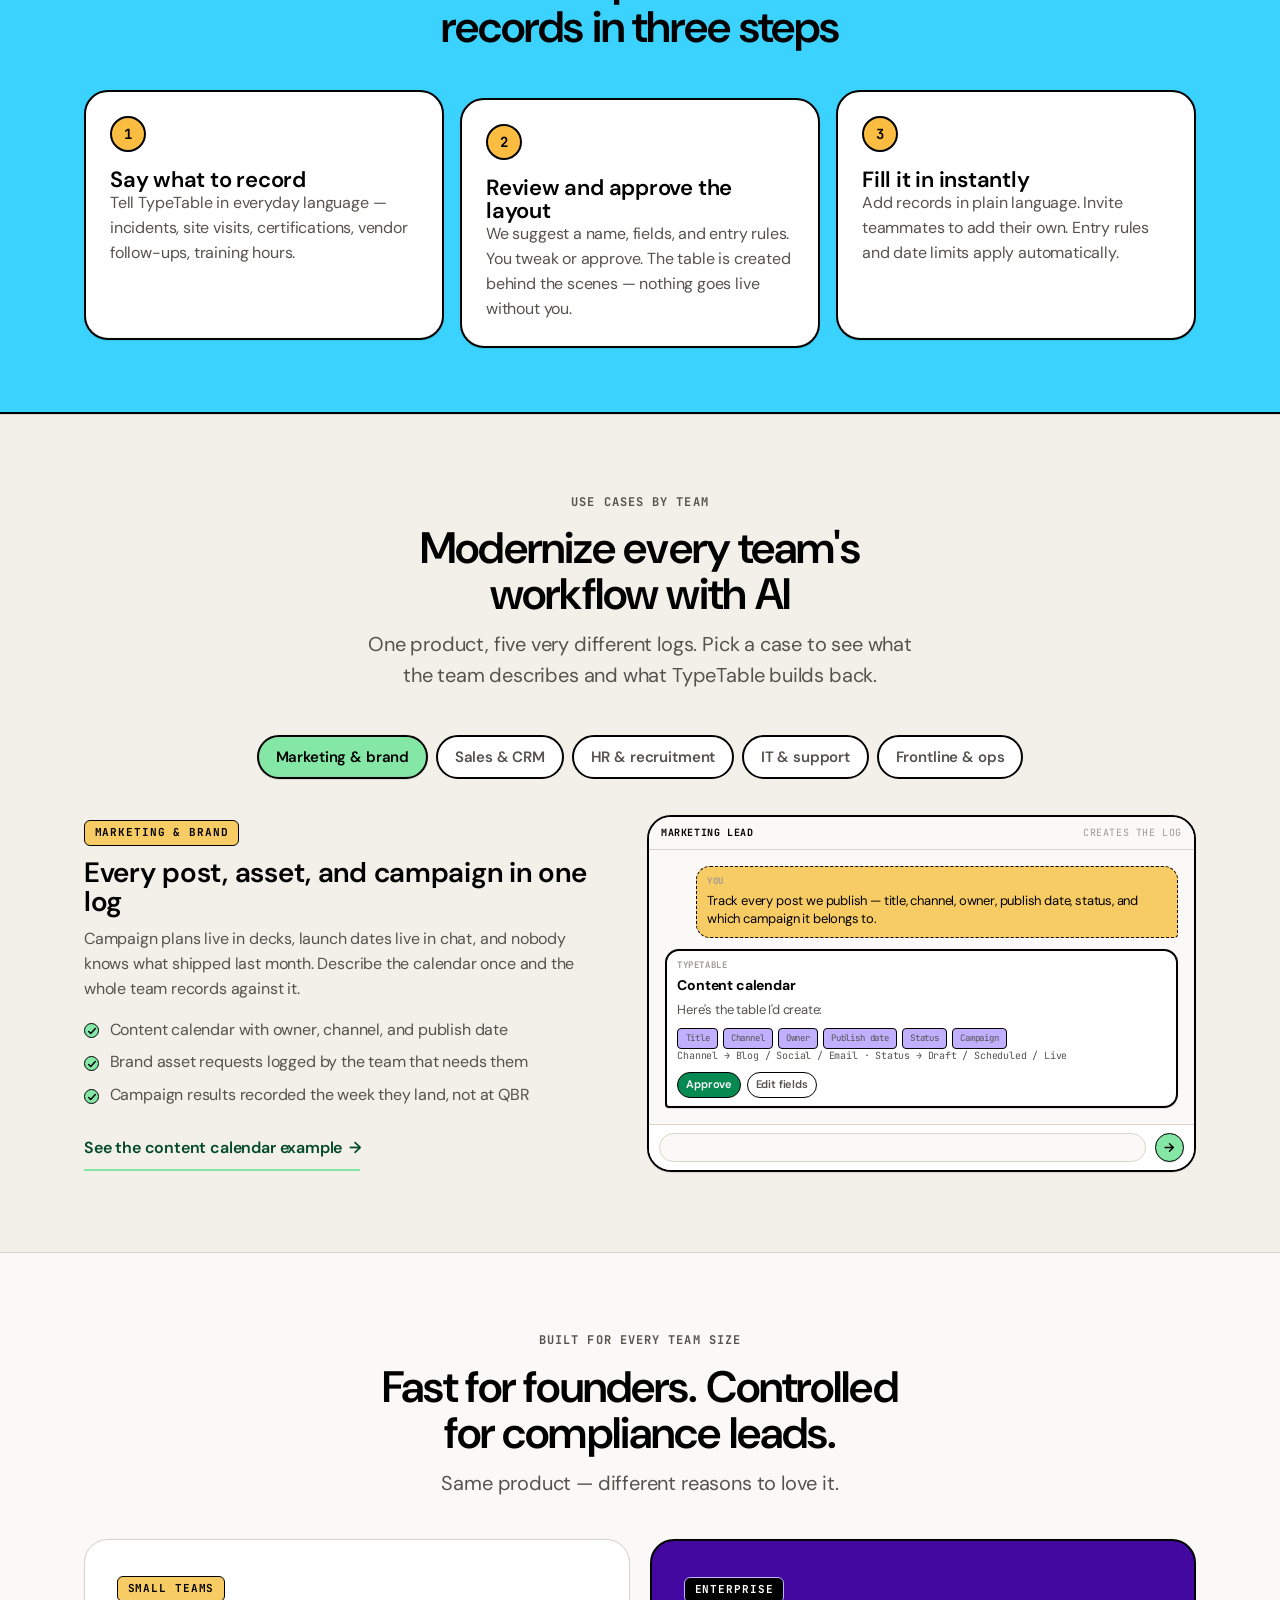
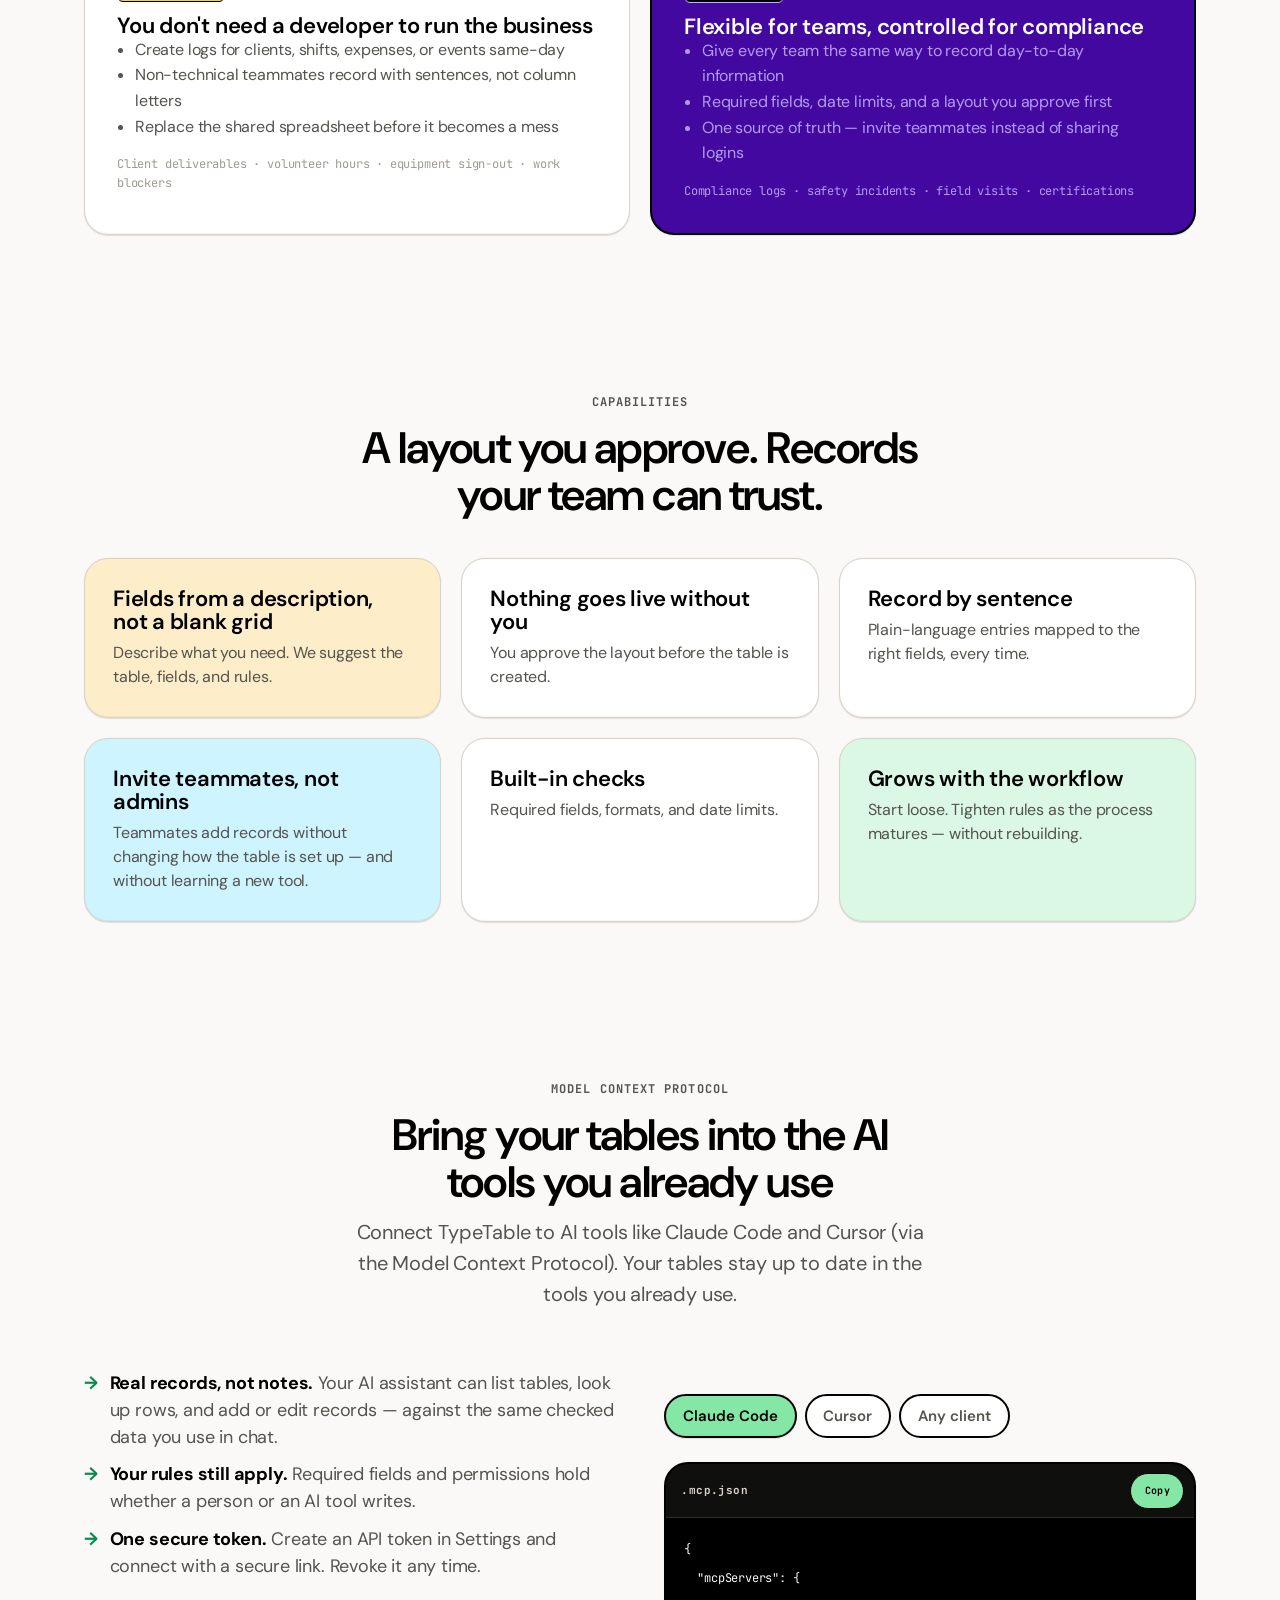
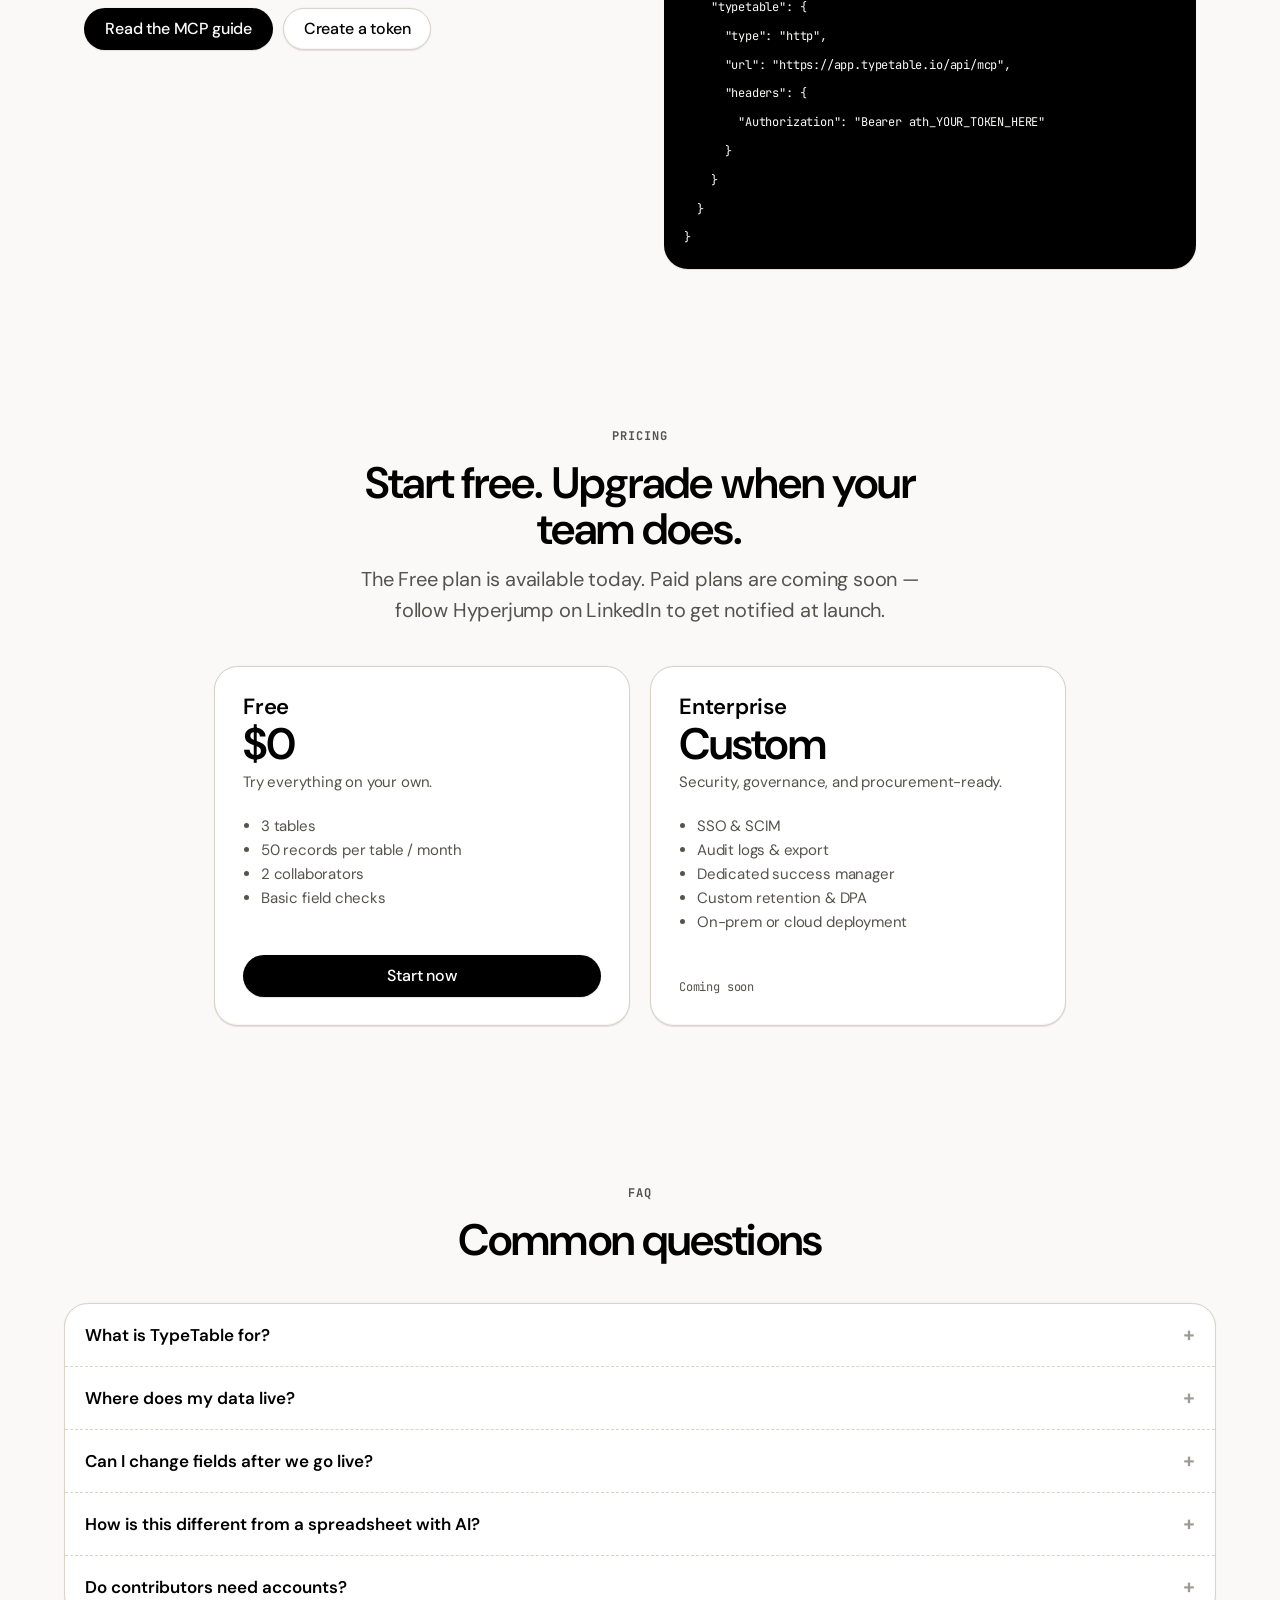
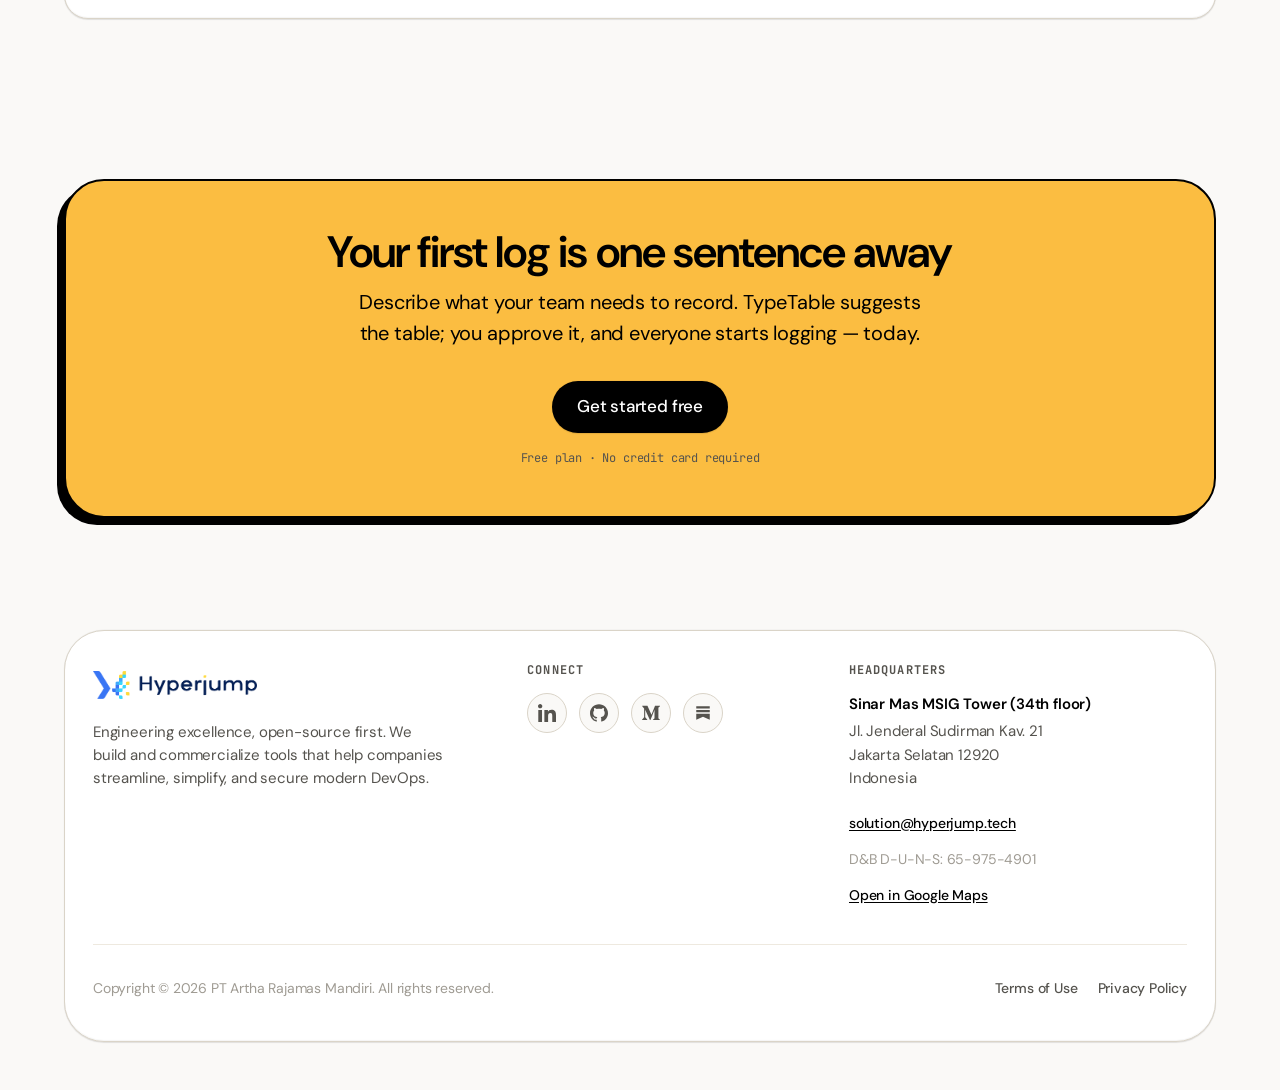
==== commit 953efc2a: "Add team workflows section and improve mobile layout Replace the Real use cases section with a tabbe" ====
--- a/src/index.html
+++ b/src/index.html
@@ -3,6 +3,19 @@
   <head>
     <meta charset="UTF-8" />
     <meta name="viewport" content="width=device-width, initial-scale=1.0" />
+
+    <!-- Google tag (gtag.js) -->
+    <script async src="https://www.googletagmanager.com/gtag/js?id=G-8EHZSEJHJP"></script>
+    <script>
+      window.dataLayer = window.dataLayer || [];
+      function gtag() {
+        dataLayer.push(arguments);
+      }
+      gtag("js", new Date());
+
+      gtag("config", "G-8EHZSEJHJP");
+    </script>
+
     <title>TypeTable — Say what to record. Fill it in instantly.</title>
     <meta
       name="description"
@@ -73,7 +86,6 @@
         </a>
         <nav class="nav" aria-label="Primary">
           <a href="#how">How it works</a>
-          <a href="#examples">Examples</a>
           <div class="nav-dropdown" data-dropdown>
             <button
               type="button"
@@ -115,6 +127,7 @@
               >
             </div>
           </div>
+          <a href="#workflows">Workflows</a>
           <a href="#teams">Teams</a>
           <a href="#features">Features</a>
           <a href="mcp.html">MCP</a>
@@ -144,7 +157,6 @@
       </div>
       <nav id="mobile-nav" class="mobile-nav" hidden data-mobile-nav>
         <a href="#how">How it works</a>
-        <a href="#examples">Examples</a>
         <span class="mobile-nav-label">Use cases</span>
         <a class="mobile-nav-sub" href="use-cases/deal-pipeline.html"
           >Deal pipeline</a
@@ -164,6 +176,7 @@
         <a class="mobile-nav-sub" href="use-cases/inventory-tracker.html"
           >Inventory</a
         >
+        <a href="#workflows">Workflows</a>
         <a href="#teams">Teams</a>
         <a href="#features">Features</a>
         <a href="mcp.html">MCP</a>
@@ -326,409 +339,443 @@
         </ol>
       </section>
 
-      <section id="examples" class="section">
+      <section id="workflows" class="section workflows">
         <div class="section-head wrap">
-          <p class="label">Real use cases</p>
-          <h2>Three teams. Six conversations. Same afternoon.</h2>
+          <p class="label">Use cases by team</p>
+          <h2>Modernize every team's workflow with AI</h2>
           <p class="lead">
-            TypeTable builds the
-            <strong>logs your team keeps re-typing</strong>. You describe what
-            to record; TypeTable builds the table, fields, and rules
-            <strong>right away</strong> — and gives your team a plain-language
-            way to add entries.
+            One product, five very different logs. Pick a case to see what the
+            team describes and what TypeTable builds back.
           </p>
         </div>
-        <div class="use-cases-stack wrap">
-          <article class="use-case-block">
-            <div class="use-case-head">
-              <span class="use-case-tag">People &amp; HR</span>
-              <h3>Performance check-ins</h3>
-            </div>
-            <div class="use-case-chats">
-              <div class="use-case-chat-col">
-                <span class="use-case-flow-badge use-case-flow-badge--create"
-                  >1. Create table</span
+
+        <div class="workflow-tabs wrap" data-client-tabs>
+          <div
+            class="workflow-tablist"
+            role="tablist"
+            aria-label="Choose a use case"
+          >
+            <button
+              type="button"
+              class="workflow-tab is-active"
+              role="tab"
+              aria-selected="true"
+              id="workflow-tab-marketing"
+              aria-controls="workflow-panel-marketing"
+              data-client="marketing"
+            >
+              Marketing &amp; brand
+            </button>
+            <button
+              type="button"
+              class="workflow-tab"
+              role="tab"
+              aria-selected="false"
+              id="workflow-tab-sales"
+              aria-controls="workflow-panel-sales"
+              data-client="sales"
+            >
+              Sales &amp; CRM
+            </button>
+            <button
+              type="button"
+              class="workflow-tab"
+              role="tab"
+              aria-selected="false"
+              id="workflow-tab-hr"
+              aria-controls="workflow-panel-hr"
+              data-client="hr"
+            >
+              HR &amp; recruitment
+            </button>
+            <button
+              type="button"
+              class="workflow-tab"
+              role="tab"
+              aria-selected="false"
+              id="workflow-tab-it"
+              aria-controls="workflow-panel-it"
+              data-client="it"
+            >
+              IT &amp; support
+            </button>
+            <button
+              type="button"
+              class="workflow-tab"
+              role="tab"
+              aria-selected="false"
+              id="workflow-tab-ops"
+              aria-controls="workflow-panel-ops"
+              data-client="ops"
+            >
+              Frontline &amp; ops
+            </button>
+          </div>
+
+          <div
+            class="workflow-panel"
+            id="workflow-panel-marketing"
+            role="tabpanel"
+            tabindex="0"
+            aria-labelledby="workflow-tab-marketing"
+            data-client-panel="marketing"
+          >
+            <div class="workflow-grid">
+              <div class="workflow-copy">
+                <span class="workflow-tag">Marketing &amp; brand</span>
+                <h3>Every post, asset, and campaign in one log</h3>
+                <p>
+                  Campaign plans live in decks, launch dates live in chat, and
+                  nobody knows what shipped last month. Describe the calendar
+                  once and the whole team records against it.
+                </p>
+                <ul class="workflow-list">
+                  <li>
+                    Content calendar with owner, channel, and publish date
+                  </li>
+                  <li>
+                    Brand asset requests logged by the team that needs them
+                  </li>
+                  <li>
+                    Campaign results recorded the week they land, not at QBR
+                  </li>
+                </ul>
+                <a class="workflow-link" href="use-cases/campaign-tracker.html"
+                  >See the content calendar example</a
                 >
-                <div
-                  class="chat chat--creator"
-                  aria-label="Creator chat: performance check-ins"
+              </div>
+              <div
+                class="chat chat--creator"
+                aria-label="Creator chat: content calendar"
+              >
+                <div class="chat-bar">
+                  <strong>Marketing lead</strong>
+                  <span>Creates the log</span>
+                </div>
+                <div class="chat-thread">
+                  <div class="chat-msg chat-msg--user">
+                    <span class="chat-msg-label">You</span>
+                    <p>
+                      Track every post we publish — title, channel, owner,
+                      publish date, status, and which campaign it belongs to.
+                    </p>
+                  </div>
+                  <div class="chat-msg chat-msg--bot chat-msg--schema">
+                    <span class="chat-msg-label">TypeTable</span>
+                    <strong>Content calendar</strong>
+                    <p>Here's the table I'd create:</p>
+                    <ul class="chat-pills">
+                      <li>Title</li>
+                      <li>Channel</li>
+                      <li>Owner</li>
+                      <li>Publish date</li>
+                      <li>Status</li>
+                      <li>Campaign</li>
+                    </ul>
+                    <p class="chat-rule">
+                      Channel → Blog / Social / Email · Status → Draft /
+                      Scheduled / Live
+                    </p>
+                    <div class="chat-actions">
+                      <span class="chat-chip chat-chip--primary">Approve</span>
+                      <span class="chat-chip">Edit fields</span>
+                    </div>
+                  </div>
+                </div>
+                <div class="chat-input-fake" aria-hidden="true"></div>
+              </div>
+            </div>
+          </div>
+
+          <div
+            class="workflow-panel"
+            id="workflow-panel-sales"
+            role="tabpanel"
+            tabindex="0"
+            aria-labelledby="workflow-tab-sales"
+            data-client-panel="sales"
+            hidden
+          >
+            <div class="workflow-grid">
+              <div class="workflow-copy">
+                <span class="workflow-tag">Sales &amp; CRM</span>
+                <h3>A pipeline reps actually update</h3>
+                <p>
+                  Reps skip the CRM because it takes eight clicks. Here they
+                  type one sentence after the call and the deal moves.
+                </p>
+                <ul class="workflow-list">
+                  <li>
+                    Deal stage, value, and next step logged from a sentence
+                  </li>
+                  <li>Required fields keep every deal comparable at review</li>
+                  <li>Call notes and follow-ups recorded from the road</li>
+                </ul>
+                <a class="workflow-link" href="use-cases/deal-pipeline.html"
+                  >See the deal pipeline example</a
                 >
-                  <div class="chat-bar">
-                    <strong>HR lead</strong>
-                    <span>Creates the log</span>
-                  </div>
-                  <div class="chat-thread">
-                    <div class="chat-msg chat-msg--user">
-                      <span class="chat-msg-label">You</span>
-                      <p>
-                        Our management team needs to record employee performance
-                        each quarter — employee, manager, rating, goals met, and
-                        next steps.
-                      </p>
+              </div>
+              <div
+                class="chat chat--creator"
+                aria-label="Creator chat: deal pipeline"
+              >
+                <div class="chat-bar">
+                  <strong>Sales lead</strong>
+                  <span>Creates the log</span>
+                </div>
+                <div class="chat-thread">
+                  <div class="chat-msg chat-msg--user">
+                    <span class="chat-msg-label">You</span>
+                    <p>
+                      Track company, contact, deal value, stage, next step, and
+                      expected close date.
+                    </p>
+                  </div>
+                  <div class="chat-msg chat-msg--bot chat-msg--schema">
+                    <span class="chat-msg-label">TypeTable</span>
+                    <strong>Deal pipeline</strong>
+                    <p>Here's the table I'd create:</p>
+                    <ul class="chat-pills">
+                      <li>Company</li>
+                      <li>Contact</li>
+                      <li>Value</li>
+                      <li>Stage</li>
+                      <li>Next step</li>
+                      <li>Close date</li>
+                    </ul>
+                    <p class="chat-rule">
+                      Stage → Lead / Demo / Proposal / Won / Lost · Value
+                      required
+                    </p>
+                    <div class="chat-actions">
+                      <span class="chat-chip chat-chip--primary">Approve</span>
+                      <span class="chat-chip">Edit fields</span>
                     </div>
-                    <div class="chat-msg chat-msg--bot chat-msg--schema">
-                      <span class="chat-msg-label">TypeTable</span>
-                      <strong>Performance check-ins</strong>
-                      <p>Here's the table I'd create:</p>
-                      <ul class="chat-pills">
-                        <li>Employee</li>
-                        <li>Manager</li>
-                        <li>Quarter</li>
-                        <li>Rating</li>
-                        <li>Goals met</li>
-                        <li>Next steps</li>
-                        <li>Review date</li>
-                      </ul>
-                      <p class="chat-rule">
-                        Rating → Below / Meets / Exceeds · Quarter required
-                      </p>
-                      <div class="chat-actions">
-                        <span class="chat-chip chat-chip--primary"
-                          >Approve</span
-                        >
-                        <span class="chat-chip">Edit fields</span>
-                      </div>
+                  </div>
+                </div>
+                <div class="chat-input-fake" aria-hidden="true"></div>
+              </div>
+            </div>
+          </div>
+
+          <div
+            class="workflow-panel"
+            id="workflow-panel-hr"
+            role="tabpanel"
+            tabindex="0"
+            aria-labelledby="workflow-tab-hr"
+            data-client-panel="hr"
+            hidden
+          >
+            <div class="workflow-grid">
+              <div class="workflow-copy">
+                <span class="workflow-tag">HR &amp; recruitment</span>
+                <h3>Hiring and people records that stay consistent</h3>
+                <p>
+                  Interview notes scattered across docs make candidates hard to
+                  compare. One table, the same fields for everyone, filled in
+                  right after the call.
+                </p>
+                <ul class="workflow-list">
+                  <li>
+                    Interview scorecards with the same rating scale per role
+                  </li>
+                  <li>
+                    Onboarding steps and equipment handover tracked per hire
+                  </li>
+                  <li>
+                    Quarterly check-ins logged by managers in plain language
+                  </li>
+                </ul>
+                <a
+                  class="workflow-link"
+                  href="use-cases/interview-scorecards.html"
+                  >See the interview notes example</a
+                >
+              </div>
+              <div
+                class="chat chat--creator"
+                aria-label="Creator chat: interview notes"
+              >
+                <div class="chat-bar">
+                  <strong>HR lead</strong>
+                  <span>Creates the log</span>
+                </div>
+                <div class="chat-thread">
+                  <div class="chat-msg chat-msg--user">
+                    <span class="chat-msg-label">You</span>
+                    <p>
+                      Track candidate, role, interviewer, round, rating, and the
+                      hire recommendation.
+                    </p>
+                  </div>
+                  <div class="chat-msg chat-msg--bot chat-msg--schema">
+                    <span class="chat-msg-label">TypeTable</span>
+                    <strong>Interview notes</strong>
+                    <p>Here's the table I'd create:</p>
+                    <ul class="chat-pills">
+                      <li>Candidate</li>
+                      <li>Role</li>
+                      <li>Interviewer</li>
+                      <li>Round</li>
+                      <li>Rating</li>
+                      <li>Recommendation</li>
+                    </ul>
+                    <p class="chat-rule">
+                      Rating 1–5 · Recommendation → Hire / No hire / Another
+                      round
+                    </p>
+                    <div class="chat-actions">
+                      <span class="chat-chip chat-chip--primary">Approve</span>
+                      <span class="chat-chip">Edit fields</span>
                     </div>
-                    <div class="chat-msg chat-msg--user">
-                      <span class="chat-msg-label">You</span>
-                      <p>Approve</p>
+                  </div>
+                </div>
+                <div class="chat-input-fake" aria-hidden="true"></div>
+              </div>
+            </div>
+          </div>
+
+          <div
+            class="workflow-panel"
+            id="workflow-panel-it"
+            role="tabpanel"
+            tabindex="0"
+            aria-labelledby="workflow-tab-it"
+            data-client-panel="it"
+            hidden
+          >
+            <div class="workflow-grid">
+              <div class="workflow-copy">
+                <span class="workflow-tag">IT &amp; support</span>
+                <h3>Requests and issues out of chat, into a table</h3>
+                <p>
+                  Access requests and bug reports arrive as messages and get
+                  lost. Give every team one place to file them, with the
+                  details you need attached.
+                </p>
+                <ul class="workflow-list">
+                  <li>
+                    Access and equipment requests with approver and due date
+                  </li>
+                  <li>Bug and incident reports with severity and owner</li>
+                  <li>Customer issues logged by whoever heard them first</li>
+                </ul>
+                <a class="workflow-link" href="use-cases/customer-feedback.html"
+                  >See the issue log example</a
+                >
+              </div>
+              <div
+                class="chat chat--creator"
+                aria-label="Creator chat: IT requests"
+              >
+                <div class="chat-bar">
+                  <strong>IT lead</strong>
+                  <span>Creates the log</span>
+                </div>
+                <div class="chat-thread">
+                  <div class="chat-msg chat-msg--user">
+                    <span class="chat-msg-label">You</span>
+                    <p>
+                      Track requester, request type, details, priority,
+                      approver, and status.
+                    </p>
+                  </div>
+                  <div class="chat-msg chat-msg--bot chat-msg--schema">
+                    <span class="chat-msg-label">TypeTable</span>
+                    <strong>IT requests</strong>
+                    <p>Here's the table I'd create:</p>
+                    <ul class="chat-pills">
+                      <li>Requester</li>
+                      <li>Type</li>
+                      <li>Details</li>
+                      <li>Priority</li>
+                      <li>Approver</li>
+                      <li>Status</li>
+                    </ul>
+                    <p class="chat-rule">
+                      Priority → Low / Med / High · Status → Open / In progress
+                      / Done
+                    </p>
+                    <div class="chat-actions">
+                      <span class="chat-chip chat-chip--primary">Approve</span>
+                      <span class="chat-chip">Edit fields</span>
                     </div>
-                    <div class="chat-msg chat-msg--bot">
-                      <span class="chat-msg-label">TypeTable</span>
-                      <p>
-                        Created. <strong>Performance check-ins</strong> is live
-                        — invite managers whenever you're ready.
-                      </p>
+                  </div>
+                </div>
+                <div class="chat-input-fake" aria-hidden="true"></div>
+              </div>
+            </div>
+          </div>
+
+          <div
+            class="workflow-panel"
+            id="workflow-panel-ops"
+            role="tabpanel"
+            tabindex="0"
+            aria-labelledby="workflow-tab-ops"
+            data-client-panel="ops"
+            hidden
+          >
+            <div class="workflow-grid">
+              <div class="workflow-copy">
+                <span class="workflow-tag">Frontline &amp; ops</span>
+                <h3>Records from the floor, not from a desk</h3>
+                <p>
+                  Field teams will not open a spreadsheet on a phone. They type
+                  what happened in a sentence and the rules fill the rest.
+                </p>
+                <ul class="workflow-list">
+                  <li>Stock counts and low-stock flags from the storeroom</li>
+                  <li>Site visits and inspection scores logged on site</li>
+                  <li>Safety incidents with follow-up owner and due date</li>
+                </ul>
+                <a class="workflow-link" href="use-cases/inventory-tracker.html"
+                  >See the inventory example</a
+                >
+              </div>
+              <div
+                class="chat chat--creator"
+                aria-label="Creator chat: inventory"
+              >
+                <div class="chat-bar">
+                  <strong>Ops lead</strong>
+                  <span>Creates the log</span>
+                </div>
+                <div class="chat-thread">
+                  <div class="chat-msg chat-msg--user">
+                    <span class="chat-msg-label">You</span>
+                    <p>
+                      Track item, location, quantity on hand, reorder point, who
+                      counted it, and when.
+                    </p>
+                  </div>
+                  <div class="chat-msg chat-msg--bot chat-msg--schema">
+                    <span class="chat-msg-label">TypeTable</span>
+                    <strong>Inventory</strong>
+                    <p>Here's the table I'd create:</p>
+                    <ul class="chat-pills">
+                      <li>Item</li>
+                      <li>Location</li>
+                      <li>On hand</li>
+                      <li>Reorder point</li>
+                      <li>Counted by</li>
+                      <li>Counted on</li>
+                    </ul>
+                    <p class="chat-rule">
+                      On hand must be a number · Flags low stock below reorder
+                      point
+                    </p>
+                    <div class="chat-actions">
+                      <span class="chat-chip chat-chip--primary">Approve</span>
+                      <span class="chat-chip">Edit fields</span>
                     </div>
-                    <div class="chat-msg chat-msg--user">
-                      <span class="chat-msg-label">You</span>
-                      <p>
-                        Jordan Q2 — exceeds expectations, all goals met, discuss
-                        promotion path in next steps.
-                      </p>
-                    </div>
-                    <div class="chat-msg chat-msg--success">
-                      <span class="chat-msg-label">TypeTable</span>
-                      <p>Saved — Jordan, Q2, Exceeds, all goals met.</p>
-                    </div>
-                  </div>
-                  <div class="chat-input-fake" aria-hidden="true"></div>
+                  </div>
                 </div>
-              </div>
-              <div class="use-case-chat-col">
-                <span class="use-case-flow-badge use-case-flow-badge--record"
-                  >2. Enter record</span
-                >
-                <div
-                  class="chat chat--contributor"
-                  aria-label="Contributor chat: performance check-ins"
-                >
-                  <div class="chat-bar">
-                    <strong>Another manager</strong>
-                    <span>Records an entry</span>
-                  </div>
-                  <div class="chat-thread">
-                    <div class="chat-msg chat-msg--user">
-                      <span class="chat-msg-label">You</span>
-                      <p>Record Sam's performance today</p>
-                    </div>
-                    <div class="chat-msg chat-msg--bot">
-                      <span class="chat-msg-label">TypeTable</span>
-                      <p>
-                        Got it — Sam's check-in. What rating?
-                        <strong>Below / Meets / Exceeds</strong>
-                      </p>
-                    </div>
-                    <div class="chat-msg chat-msg--user">
-                      <span class="chat-msg-label">You</span>
-                      <p>Exceeds</p>
-                    </div>
-                    <div class="chat-msg chat-msg--bot">
-                      <span class="chat-msg-label">TypeTable</span>
-                      <p>Goals met this quarter?</p>
-                    </div>
-                    <div class="chat-msg chat-msg--user">
-                      <span class="chat-msg-label">You</span>
-                      <p>Yes, all five</p>
-                    </div>
-                    <div class="chat-msg chat-msg--bot">
-                      <span class="chat-msg-label">TypeTable</span>
-                      <p>Notes for next steps?</p>
-                    </div>
-                    <div class="chat-msg chat-msg--user">
-                      <span class="chat-msg-label">You</span>
-                      <p>Schedule 1:1 on promotion timeline</p>
-                    </div>
-                    <div class="chat-msg chat-msg--success">
-                      <span class="chat-msg-label">TypeTable</span>
-                      <p>
-                        Saved — Sam, Exceeds, all goals met, promotion 1:1
-                        noted.
-                      </p>
-                    </div>
-                  </div>
-                  <div class="chat-input-fake" aria-hidden="true"></div>
-                </div>
-              </div>
-            </div>
-          </article>
-          <article class="use-case-block">
-            <div class="use-case-head">
-              <span class="use-case-tag">Field operations</span>
-              <h3>Site inspection visits</h3>
-            </div>
-            <div class="use-case-chats">
-              <div class="use-case-chat-col">
-                <span class="use-case-flow-badge use-case-flow-badge--create"
-                  >1. Create table</span
-                >
-                <div
-                  class="chat chat--creator"
-                  aria-label="Creator chat: site inspections"
-                >
-                  <div class="chat-bar">
-                    <strong>Operations director</strong>
-                    <span>Creates the log</span>
-                  </div>
-                  <div class="chat-thread">
-                    <div class="chat-msg chat-msg--user">
-                      <span class="chat-msg-label">You</span>
-                      <p>
-                        Regional supervisors visit 40 retail locations monthly.
-                        Log site, visit date, checklist score, issues found, and
-                        who owns follow-up.
-                      </p>
-                    </div>
-                    <div class="chat-msg chat-msg--bot chat-msg--schema">
-                      <span class="chat-msg-label">TypeTable</span>
-                      <strong>Site inspection visits</strong>
-                      <p>Here's the table I'd create:</p>
-                      <ul class="chat-pills">
-                        <li>Site</li>
-                        <li>Visit date</li>
-                        <li>Score</li>
-                        <li>Issues</li>
-                        <li>Follow-up owner</li>
-                        <li>Due date</li>
-                      </ul>
-                      <p class="chat-rule">
-                        Score 0–100 · Due date auto +7 days when issues listed
-                      </p>
-                      <div class="chat-actions">
-                        <span class="chat-chip chat-chip--primary"
-                          >Approve</span
-                        >
-                        <span class="chat-chip">Edit fields</span>
-                      </div>
-                    </div>
-                    <div class="chat-msg chat-msg--user">
-                      <span class="chat-msg-label">You</span>
-                      <p>Approve</p>
-                    </div>
-                    <div class="chat-msg chat-msg--bot">
-                      <span class="chat-msg-label">TypeTable</span>
-                      <p>
-                        Created. <strong>Site inspection visits</strong> is
-                        live.
-                      </p>
-                    </div>
-                  </div>
-                  <div class="chat-input-fake" aria-hidden="true"></div>
-                </div>
-              </div>
-              <div class="use-case-chat-col">
-                <span class="use-case-flow-badge use-case-flow-badge--record"
-                  >2. Enter record</span
-                >
-                <div
-                  class="chat chat--contributor"
-                  aria-label="Contributor chat: site inspections"
-                >
-                  <div class="chat-bar">
-                    <strong>Regional supervisor</strong>
-                    <span>Records an entry</span>
-                  </div>
-                  <div class="chat-thread">
-                    <div class="chat-msg chat-msg--user">
-                      <span class="chat-msg-label">You</span>
-                      <p>Log my visit to Store 14 today</p>
-                    </div>
-                    <div class="chat-msg chat-msg--bot">
-                      <span class="chat-msg-label">TypeTable</span>
-                      <p>Checklist score? (0–100)</p>
-                    </div>
-                    <div class="chat-msg chat-msg--user">
-                      <span class="chat-msg-label">You</span>
-                      <p>92</p>
-                    </div>
-                    <div class="chat-msg chat-msg--bot">
-                      <span class="chat-msg-label">TypeTable</span>
-                      <p>Any issues found?</p>
-                    </div>
-                    <div class="chat-msg chat-msg--user">
-                      <span class="chat-msg-label">You</span>
-                      <p>Signage fix needed at entrance</p>
-                    </div>
-                    <div class="chat-msg chat-msg--bot">
-                      <span class="chat-msg-label">TypeTable</span>
-                      <p>Who owns follow-up?</p>
-                    </div>
-                    <div class="chat-msg chat-msg--user">
-                      <span class="chat-msg-label">You</span>
-                      <p>Carlos by Friday</p>
-                    </div>
-                    <div class="chat-msg chat-msg--success">
-                      <span class="chat-msg-label">TypeTable</span>
-                      <p>
-                        Saved — Store 14, 92%, signage fix, Carlos by Friday.
-                      </p>
-                    </div>
-                  </div>
-                  <div class="chat-input-fake" aria-hidden="true"></div>
-                </div>
-              </div>
-            </div>
-          </article>
-
-          <article class="use-case-block">
-            <div class="use-case-head">
-              <span class="use-case-tag">Software engineering</span>
-              <h3>Work blockers</h3>
-            </div>
-            <div class="use-case-chats">
-              <div class="use-case-chat-col">
-                <span class="use-case-flow-badge use-case-flow-badge--create"
-                  >1. Create table</span
-                >
-                <div
-                  class="chat chat--creator"
-                  aria-label="Creator chat: work blockers"
-                >
-                  <div class="chat-bar">
-                    <strong>Engineering manager</strong>
-                    <span>Creates the log</span>
-                  </div>
-                  <div class="chat-thread">
-                    <div class="chat-msg chat-msg--user">
-                      <span class="chat-msg-label">You</span>
-                      <p>
-                        Our teams need to log what's blocking them — team,
-                        summary, severity, who's blocked, date raised, and
-                        status.
-                      </p>
-                    </div>
-                    <div class="chat-msg chat-msg--bot chat-msg--schema">
-                      <span class="chat-msg-label">TypeTable</span>
-                      <strong>Work blockers</strong>
-                      <p>Here's the table I'd create:</p>
-                      <ul class="chat-pills">
-                        <li>Team</li>
-                        <li>Summary</li>
-                        <li>Severity</li>
-                        <li>Blocked</li>
-                        <li>Raised</li>
-                        <li>Owner</li>
-                        <li>Status</li>
-                      </ul>
-                      <p class="chat-rule">
-                        Severity → Low / Med / High · Status → Open / Resolved
-                      </p>
-                      <div class="chat-actions">
-                        <span class="chat-chip chat-chip--primary"
-                          >Approve</span
-                        >
-                        <span class="chat-chip">Edit fields</span>
-                      </div>
-                    </div>
-                    <div class="chat-msg chat-msg--user">
-                      <span class="chat-msg-label">You</span>
-                      <p>Approve</p>
-                    </div>
-                    <div class="chat-msg chat-msg--bot">
-                      <span class="chat-msg-label">TypeTable</span>
-                      <p>
-                        Created. <strong>Work blockers</strong> is live — share
-                        with the team.
-                      </p>
-                    </div>
-                    <div class="chat-msg chat-msg--user">
-                      <span class="chat-msg-label">You</span>
-                      <p>
-                        Payments — checkout API details still unclear, High,
-                        blocking checkout work, raised Monday, Platform owns it.
-                      </p>
-                    </div>
-                    <div class="chat-msg chat-msg--success">
-                      <span class="chat-msg-label">TypeTable</span>
-                      <p>
-                        Saved — Payments, API details, High, Open, Platform
-                        owner.
-                      </p>
-                    </div>
-                  </div>
-                  <div class="chat-input-fake" aria-hidden="true"></div>
-                </div>
-              </div>
-              <div class="use-case-chat-col">
-                <span class="use-case-flow-badge use-case-flow-badge--record"
-                  >2. Enter record</span
-                >
-                <div
-                  class="chat chat--contributor"
-                  aria-label="Contributor chat: work blockers"
-                >
-                  <div class="chat-bar">
-                    <strong>Developer</strong>
-                    <span>Records an entry</span>
-                  </div>
-                  <div class="chat-thread">
-                    <div class="chat-msg chat-msg--user">
-                      <span class="chat-msg-label">You</span>
-                      <p>
-                        Log a blocker for Infrastructure — stuck waiting on
-                        staging deploy access
-                      </p>
-                    </div>
-                    <div class="chat-msg chat-msg--bot">
-                      <span class="chat-msg-label">TypeTable</span>
-                      <p>
-                        Severity?
-                        <strong>Low / Med / High</strong>
-                      </p>
-                    </div>
-                    <div class="chat-msg chat-msg--user">
-                      <span class="chat-msg-label">You</span>
-                      <p>Med</p>
-                    </div>
-                    <div class="chat-msg chat-msg--bot">
-                      <span class="chat-msg-label">TypeTable</span>
-                      <p>Who's blocked?</p>
-                    </div>
-                    <div class="chat-msg chat-msg--user">
-                      <span class="chat-msg-label">You</span>
-                      <p>Me and Priya — can't test the migration</p>
-                    </div>
-                    <div class="chat-msg chat-msg--bot">
-                      <span class="chat-msg-label">TypeTable</span>
-                      <p>Who should own resolving this?</p>
-                    </div>
-                    <div class="chat-msg chat-msg--user">
-                      <span class="chat-msg-label">You</span>
-                      <p>DevOps</p>
-                    </div>
-                    <div class="chat-msg chat-msg--success">
-                      <span class="chat-msg-label">TypeTable</span>
-                      <p>
-                        Saved — Infrastructure, staging access, Med, Priya
-                        blocked, DevOps owner.
-                      </p>
-                    </div>
-                  </div>
-                  <div class="chat-input-fake" aria-hidden="true"></div>
-                </div>
-              </div>
-            </div>
-          </article>
+                <div class="chat-input-fake" aria-hidden="true"></div>
+              </div>
+            </div>
+          </div>
         </div>
       </section>
 
--- a/src/styles.css
+++ b/src/styles.css
@@ -23,6 +23,7 @@
     rgba(0, 0, 0, 0.05) 0px -0.5px 1px;
   --shadow-hard: rgb(0, 0, 0) -7px 7px;
   --max: 72rem;
+  --gutter: 1.25rem;
   --radius-card: 24px;
   --radius-section: 40px;
   --radius-pill: 1584px;
@@ -38,8 +39,15 @@
   scroll-behavior: smooth;
 }
 
+/* keep anchored sections clear of the sticky header */
+section[id],
+[id^="workflow-panel"] {
+  scroll-margin-top: 5.5rem;
+}
+
 body {
   margin: 0;
+  overflow-x: clip;
   font-family: var(--font-display);
   font-size: 1.125rem;
   font-weight: 400;
@@ -103,12 +111,12 @@
 }
 
 h1 {
-  font-size: clamp(2.75rem, 7vw, 4.5rem);
+  font-size: clamp(2.25rem, 8vw, 4.5rem);
   letter-spacing: -0.03em;
 }
 
 h2 {
-  font-size: clamp(2rem, 4.5vw, 2.75rem);
+  font-size: clamp(1.75rem, 6vw, 2.75rem);
   letter-spacing: -0.02em;
 }
 
@@ -126,8 +134,9 @@
 }
 
 .wrap {
-  width: min(100% - 2.5rem, var(--max));
+  width: min(100%, var(--max));
   margin-inline: auto;
+  padding-inline: var(--gutter);
 }
 
 /* Header */
@@ -153,6 +162,7 @@
 .logo {
   display: flex;
   align-items: center;
+  min-height: 2.75rem;
   gap: 0.625rem;
   font-weight: 600;
   font-size: 1.0625rem;
@@ -169,11 +179,13 @@
 
 .nav {
   display: none;
-  gap: 1.5rem;
+  align-items: center;
+  gap: clamp(0.85rem, 1.5vw, 1.5rem);
   margin-left: auto;
   font-size: 0.9375rem;
   font-weight: 500;
   color: var(--charcoal);
+  white-space: nowrap;
 }
 
 .nav a:hover {
@@ -194,7 +206,11 @@
 .menu-toggle {
   display: flex;
   flex-direction: column;
+  align-items: center;
+  justify-content: center;
   gap: 5px;
+  width: 2.75rem;
+  height: 2.75rem;
   margin-left: auto;
   padding: 0.5rem;
   border: 1px dashed var(--oat);
@@ -214,7 +230,10 @@
   display: flex;
   flex-direction: column;
   gap: 0.25rem;
-  padding: 0 1.25rem 1.25rem;
+  max-height: calc(100dvh - 4.25rem);
+  padding: 0.5rem 1.25rem 1.25rem;
+  overflow-y: auto;
+  overscroll-behavior: contain;
   border-top: 1px dashed var(--oat);
   background: var(--cream);
 }
@@ -229,7 +248,7 @@
   color: var(--charcoal);
 }
 
-@media (min-width: 900px) {
+@media (min-width: 1024px) {
   .nav,
   .header-cta {
     display: flex;
@@ -304,7 +323,7 @@
 
 /* Hero */
 .hero {
-  padding: clamp(2.5rem, 6vw, 4rem) 1.25rem clamp(3rem, 8vw, 5rem);
+  padding: clamp(2.5rem, 6vw, 4rem) var(--gutter) clamp(3rem, 8vw, 5rem);
   overflow: hidden;
 }
 
@@ -312,7 +331,7 @@
   position: relative;
   max-width: var(--max);
   margin: 0 auto;
-  padding: clamp(2rem, 5vw, 3rem);
+  padding: clamp(1.5rem, 5vw, 3rem);
   background: var(--white);
   border: 1px solid var(--oat);
   border-radius: var(--radius-section);
@@ -412,6 +431,17 @@
   margin-top: 1.75rem;
 }
 
+@media (max-width: 479px) {
+  .hero-actions {
+    flex-direction: column;
+    align-items: stretch;
+  }
+
+  .hero-actions .btn {
+    width: 100%;
+  }
+}
+
 .hero-note {
   margin: 0.875rem 0 0;
   font-family: var(--font-mono);
@@ -527,7 +557,7 @@
 
 /* Sections */
 .section {
-  padding: clamp(3rem, 8vw, 5rem) 1.25rem;
+  padding-block: clamp(3rem, 8vw, 5rem);
 }
 
 .section-head {
@@ -544,7 +574,7 @@
 .how-band {
   background: var(--slushie-500);
   border-block: 2px solid var(--black);
-  padding: clamp(3rem, 8vw, 4.5rem) 1.25rem;
+  padding-block: clamp(3rem, 8vw, 4.5rem);
 }
 
 .how-band .section-head h2,
@@ -557,7 +587,6 @@
   gap: 1rem;
   max-width: var(--max);
   margin: 0 auto;
-  padding: 0;
   list-style: none;
 }
 
@@ -674,69 +703,6 @@
 }
 
 /* Use cases — chat demos */
-.use-cases-stack {
-  display: flex;
-  flex-direction: column;
-  gap: clamp(2.5rem, 6vw, 3.5rem);
-  max-width: var(--max);
-  margin: 0 auto;
-}
-
-.use-case-block {
-  display: flex;
-  flex-direction: column;
-  gap: 1.25rem;
-}
-
-.use-case-head {
-  display: flex;
-  flex-wrap: wrap;
-  align-items: baseline;
-  gap: 0.75rem 1rem;
-}
-
-.use-case-tag {
-  display: inline-block;
-  padding: 0.2rem 0.6rem;
-  font-family: var(--font-mono);
-  font-size: 0.6875rem;
-  font-weight: 700;
-  letter-spacing: 0.08em;
-  text-transform: uppercase;
-  background: var(--oat-light);
-  border: 1px solid var(--black);
-  border-radius: 6px;
-}
-
-.use-case-block:nth-child(1) .use-case-tag {
-  background: var(--ube-300);
-}
-
-.use-case-block:nth-child(2) .use-case-tag {
-  background: var(--lemon-400);
-}
-
-.use-case-block:nth-child(3) .use-case-tag {
-  background: color-mix(in srgb, var(--slushie-500) 55%, var(--white));
-}
-
-.use-case-block:nth-child(4) .use-case-tag {
-  background: var(--matcha-300);
-}
-
-.use-case-block:nth-child(5) .use-case-tag {
-  background: color-mix(in srgb, var(--pomegranate) 60%, var(--white));
-}
-
-.use-case-block:nth-child(6) .use-case-tag {
-  background: var(--lemon-500);
-}
-
-.use-case-head h3 {
-  margin: 0;
-  font-size: clamp(1.25rem, 2.5vw, 1.5rem);
-}
-
 .use-case-chats {
   display: grid;
   gap: 1rem;
@@ -998,7 +964,7 @@
 .feature {
   display: flex;
   flex-direction: column;
-  padding: 1.75rem;
+  padding: clamp(1.25rem, 4vw, 1.75rem);
   background: var(--white);
   border: 1px solid var(--oat);
   border-radius: var(--radius-card);
@@ -1007,6 +973,7 @@
 
 .feature h3 {
   margin: 0 0 0.5rem;
+  font-size: clamp(1.1875rem, 4.5vw, 1.375rem);
 }
 
 .feature:nth-child(1) {
@@ -1024,6 +991,204 @@
   font-size: 1rem;
   color: var(--charcoal);
   line-height: 1.5;
+}
+
+/* Team workflows — use cases by team */
+.workflows {
+  background: color-mix(in srgb, var(--oat-light) 55%, var(--cream));
+  border-block: 1px solid var(--oat);
+}
+
+.workflow-tabs {
+  max-width: var(--max);
+  margin-inline: auto;
+}
+
+.workflow-tablist {
+  display: flex;
+  gap: 0.5rem;
+  margin-bottom: clamp(1.5rem, 3vw, 2rem);
+  /* mobile: one scrollable row that bleeds to the screen edges */
+  margin-inline: calc(-1 * var(--gutter));
+  padding: 0.25rem var(--gutter);
+  overflow-x: auto;
+  scroll-snap-type: x proximity;
+  scrollbar-width: none;
+  -webkit-overflow-scrolling: touch;
+  overscroll-behavior-x: contain;
+  /* fade the trailing edge so the row reads as scrollable */
+  mask-image: linear-gradient(
+    to right,
+    transparent 0,
+    #000 1.25rem,
+    #000 calc(100% - 2rem),
+    transparent 100%
+  );
+}
+
+.workflow-tablist::-webkit-scrollbar {
+  display: none;
+}
+
+@media (min-width: 900px) {
+  .workflow-tablist {
+    flex-wrap: wrap;
+    justify-content: center;
+    margin-inline: 0;
+    padding-inline: 0;
+    overflow-x: visible;
+    mask-image: none;
+  }
+}
+
+.workflow-tab {
+  flex: 0 0 auto;
+  scroll-snap-align: center;
+  min-height: 2.75rem;
+  padding: 0.55rem 1.05rem;
+  font-family: var(--font-display);
+  font-size: 0.9375rem;
+  font-weight: 600;
+  letter-spacing: -0.01em;
+  color: var(--charcoal);
+  background: var(--white);
+  border: 2px solid var(--black);
+  border-radius: var(--radius-pill);
+  cursor: pointer;
+  transition:
+    transform 0.12s ease,
+    background 0.12s ease;
+}
+
+.workflow-tab:hover {
+  background: var(--cream);
+}
+
+.workflow-tab.is-active {
+  color: var(--black);
+  background: var(--matcha-300);
+  box-shadow: var(--shadow-clay);
+}
+
+.workflow-panel[hidden] {
+  display: none;
+}
+
+.workflow-grid {
+  display: grid;
+  gap: 1.5rem;
+  align-items: center;
+}
+
+@media (min-width: 900px) {
+  .workflow-grid {
+    grid-template-columns: 1fr 1.05fr;
+    gap: 2.5rem;
+  }
+}
+
+.workflow-grid .chat {
+  min-height: 0;
+}
+
+.workflow-grid .chat-thread {
+  gap: 0.65rem;
+  padding: 1rem;
+}
+
+.workflow-tag {
+  display: inline-block;
+  margin-bottom: 0.75rem;
+  padding: 0.2rem 0.6rem;
+  font-family: var(--font-mono);
+  font-size: 0.6875rem;
+  font-weight: 700;
+  letter-spacing: 0.08em;
+  text-transform: uppercase;
+  background: var(--lemon-400);
+  border: 1px solid var(--black);
+  border-radius: 6px;
+}
+
+.workflow-copy h3 {
+  margin: 0 0 0.65rem;
+  font-size: clamp(1.375rem, 2.6vw, 1.75rem);
+}
+
+.workflow-copy > p {
+  margin: 0 0 1rem;
+  font-size: 1rem;
+  line-height: 1.55;
+  color: var(--charcoal);
+}
+
+.workflow-list {
+  margin: 0 0 1.25rem;
+  padding: 0;
+  list-style: none;
+  display: grid;
+  gap: 0.55rem;
+}
+
+.workflow-list li {
+  position: relative;
+  padding-left: 1.6rem;
+  font-size: 1rem;
+  line-height: 1.5;
+  color: var(--charcoal);
+}
+
+.workflow-list li::before {
+  content: "";
+  position: absolute;
+  left: 0;
+  top: 0.35rem;
+  width: 0.95rem;
+  height: 0.95rem;
+  border: 1.5px solid var(--black);
+  border-radius: 50%;
+  background-color: var(--matcha-300);
+  background-image: url("data:image/svg+xml,%3Csvg xmlns='http://www.w3.org/2000/svg' viewBox='0 0 24 24' fill='none' stroke='%23000' stroke-width='3.5' stroke-linecap='round' stroke-linejoin='round'%3E%3Cpolyline points='4 13 9 18 20 6'/%3E%3C/svg%3E");
+  background-repeat: no-repeat;
+  background-position: center;
+  background-size: 0.6rem;
+}
+
+.workflow-link {
+  display: inline-flex;
+  align-items: center;
+  gap: 0.4rem;
+  min-height: 2.75rem;
+  font-size: 1rem;
+  font-weight: 600;
+  color: var(--matcha-800);
+  border-bottom: 2px solid var(--matcha-300);
+}
+
+.workflow-link::after {
+  content: "→";
+}
+
+.workflow-link:hover {
+  border-bottom-color: var(--black);
+}
+
+/* the chat mock is desktop-only — on phones the copy carries the case */
+@media (max-width: 899px) {
+  .workflow-grid .chat {
+    display: none;
+  }
+
+  /* keep the line length readable once the copy has the row to itself */
+  .workflow-copy {
+    max-width: 34rem;
+    margin-inline: auto;
+  }
+
+  /* the active tab already names the team */
+  .workflow-tag {
+    display: none;
+  }
 }
 
 /* Compare */
@@ -1176,8 +1341,11 @@
 
 /* FAQ */
 .faq-list {
+  /* a card, so the gutter belongs outside its border, not inside */
+  width: min(100% - 2 * var(--gutter), var(--max));
   max-width: var(--max);
   margin: 0 auto;
+  padding-inline: 0;
   background: var(--white);
   border: 1px solid var(--oat);
   border-radius: var(--radius-card);
@@ -1255,10 +1423,12 @@
 
 /* CTA */
 .cta-band {
-  padding: clamp(3rem, 8vw, 5rem) 1.25rem;
+  padding-block: clamp(3rem, 8vw, 5rem);
 }
 
 .cta-inner {
+  /* a card, so the gutter belongs outside its border, not inside */
+  width: min(100% - 2 * var(--gutter), var(--max));
   max-width: var(--max);
   margin: 0 auto;
   padding: clamp(2rem, 5vw, 3rem);
@@ -1361,6 +1531,7 @@
 .footer-logo {
   display: inline-flex;
   align-items: center;
+  min-height: 2.75rem;
   margin-bottom: 0.875rem;
 }
 
@@ -1437,6 +1608,8 @@
 }
 
 .footer-meta a {
+  display: inline-block;
+  padding-block: 0.35rem;
   font-weight: 500;
   color: var(--black);
   text-decoration: underline;
@@ -2396,7 +2569,8 @@
   display: inline-flex;
   align-items: center;
   gap: 0.35rem;
-  padding: 0.25rem 0.65rem;
+  min-height: 2.25rem;
+  padding: 0.45rem 0.85rem;
   font-family: var(--font-mono);
   font-size: 0.625rem;
   font-weight: 700;
@@ -2428,6 +2602,19 @@
   line-height: 1.7;
   color: var(--cream);
   white-space: pre;
+}
+
+/* phones: wrap the config instead of asking for a sideways swipe */
+@media (max-width: 639px) {
+  .code-block pre {
+    padding: 0.85rem 0.9rem;
+  }
+
+  .code-block code {
+    font-size: 0.6875rem;
+    white-space: pre-wrap;
+    overflow-wrap: anywhere;
+  }
 }
 
 /* landing MCP band: copy + code side by side */
@@ -2484,6 +2671,17 @@
   gap: 0.6rem;
 }
 
+@media (max-width: 479px) {
+  .mcp-actions {
+    flex-direction: column;
+    align-items: stretch;
+  }
+
+  .mcp-actions .btn {
+    width: 100%;
+  }
+}
+
 /* MCP page bits */
 .mcp-page .section-head h1 {
   font-size: clamp(2.25rem, 5vw, 3.25rem);
@@ -2592,12 +2790,43 @@
 
 .client-tablist {
   display: flex;
-  flex-wrap: wrap;
   gap: 0.5rem;
   margin-bottom: 1.25rem;
+  /* mobile: one scrollable row instead of a wrapped stack */
+  margin-inline: calc(-1 * var(--gutter));
+  padding: 0.25rem var(--gutter);
+  overflow-x: auto;
+  scroll-snap-type: x proximity;
+  scrollbar-width: none;
+  -webkit-overflow-scrolling: touch;
+  overscroll-behavior-x: contain;
+  mask-image: linear-gradient(
+    to right,
+    transparent 0,
+    #000 1.25rem,
+    #000 calc(100% - 2rem),
+    transparent 100%
+  );
+}
+
+.client-tablist::-webkit-scrollbar {
+  display: none;
+}
+
+@media (min-width: 900px) {
+  .client-tablist {
+    flex-wrap: wrap;
+    margin-inline: 0;
+    padding-inline: 0;
+    overflow-x: visible;
+    mask-image: none;
+  }
 }
 
 .client-tab {
+  flex: 0 0 auto;
+  scroll-snap-align: center;
+  min-height: 2.75rem;
   padding: 0.55rem 1.05rem;
   font-family: var(--font-display);
   font-size: 0.9375rem;
@@ -2636,7 +2865,7 @@
          ============================================================ */
 
 .legal-hero {
-  padding: clamp(2.5rem, 6vw, 4rem) 1.25rem clamp(1.5rem, 3vw, 2rem);
+  padding-block: clamp(2.5rem, 6vw, 4rem) clamp(1.5rem, 3vw, 2rem);
 }
 
 .legal-hero .section-head {
@@ -2655,7 +2884,7 @@
 }
 
 .legal-section {
-  padding: 0 1.25rem clamp(3rem, 8vw, 5rem);
+  padding-block: 0 clamp(3rem, 8vw, 5rem);
 }
 
 .legal-layout {
@@ -2680,7 +2909,7 @@
 .legal-toc-list {
   display: flex;
   flex-direction: column;
-  gap: 0.625rem;
+  gap: 0.125rem;
   margin: 0;
   padding: 0;
   list-style: none;
@@ -2688,6 +2917,9 @@
 }
 
 .legal-toc-list a {
+  display: inline-flex;
+  align-items: center;
+  min-height: 2.5rem;
   color: var(--charcoal);
   font-weight: 500;
   text-decoration: underline;
@@ -2832,6 +3064,9 @@
 }
 
 .footer-legal a {
+  display: inline-flex;
+  align-items: center;
+  min-height: 2.5rem;
   color: var(--charcoal);
   font-weight: 500;
 }
